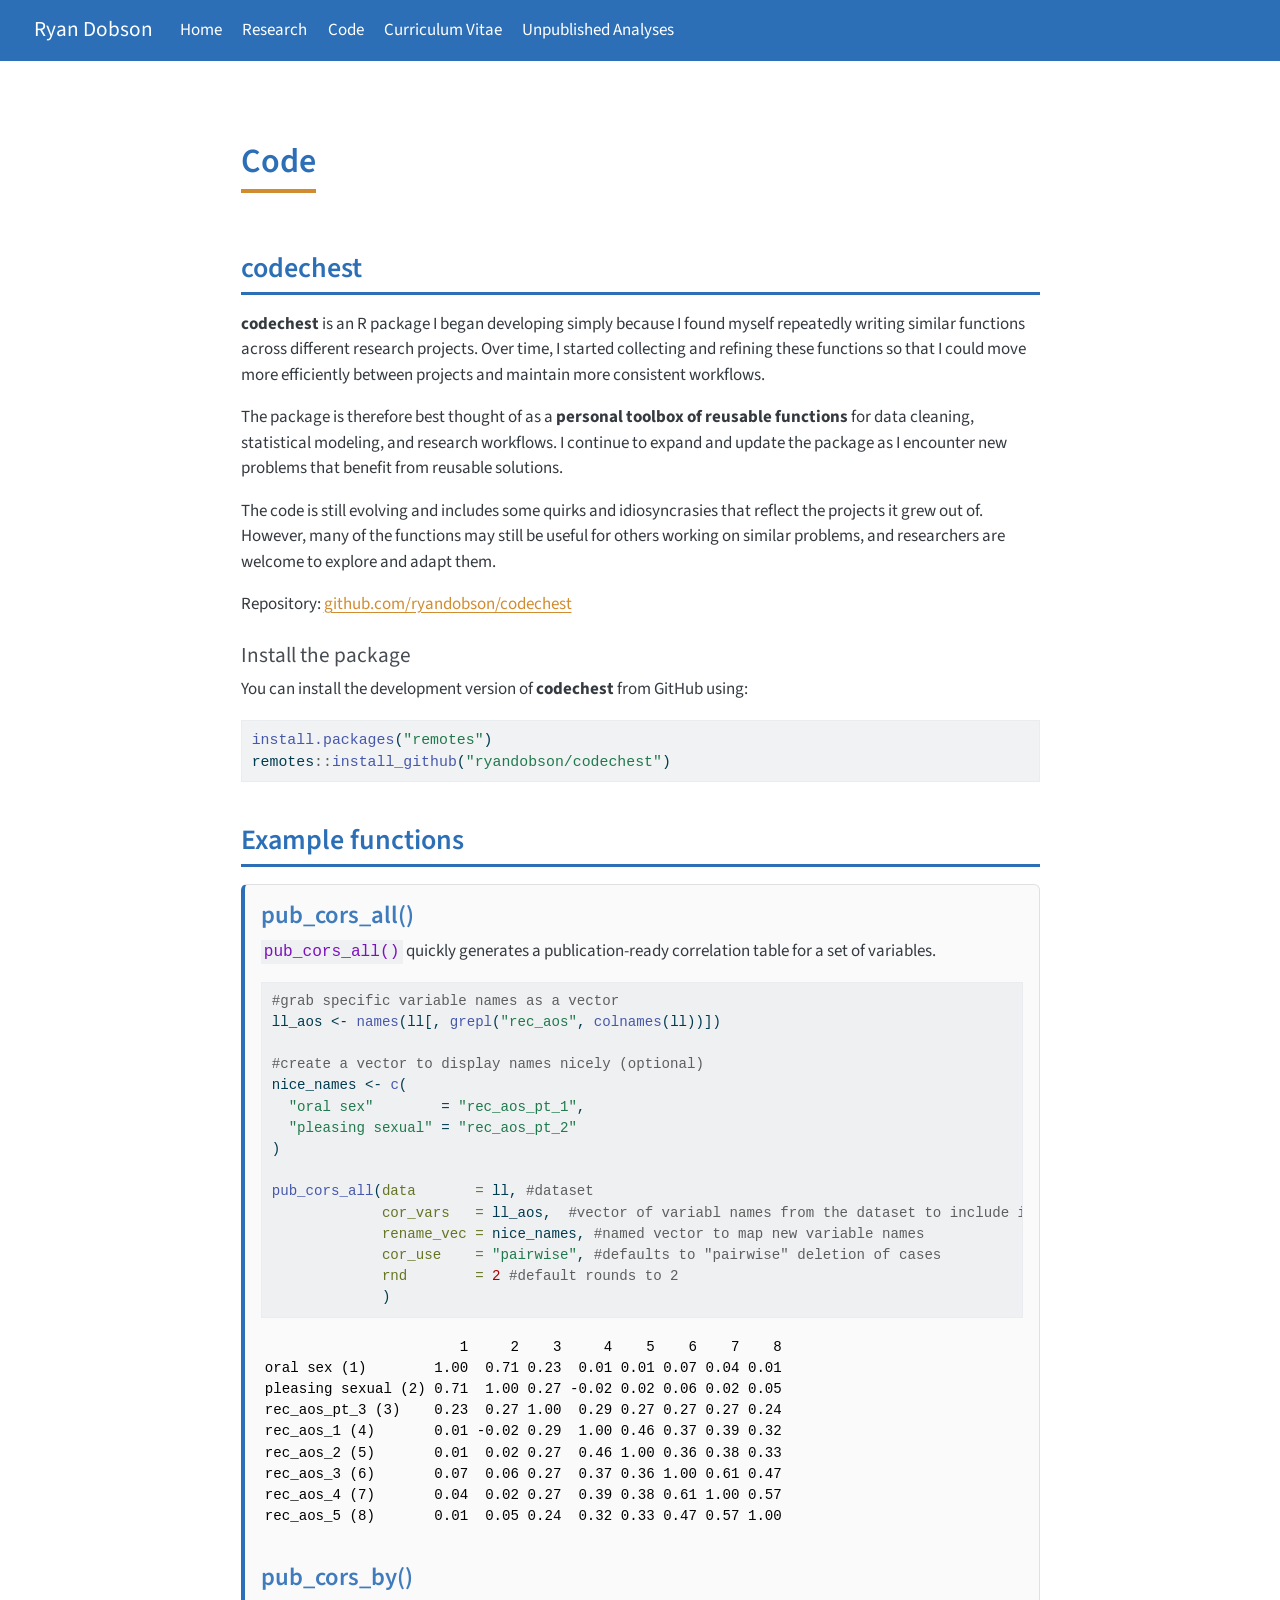
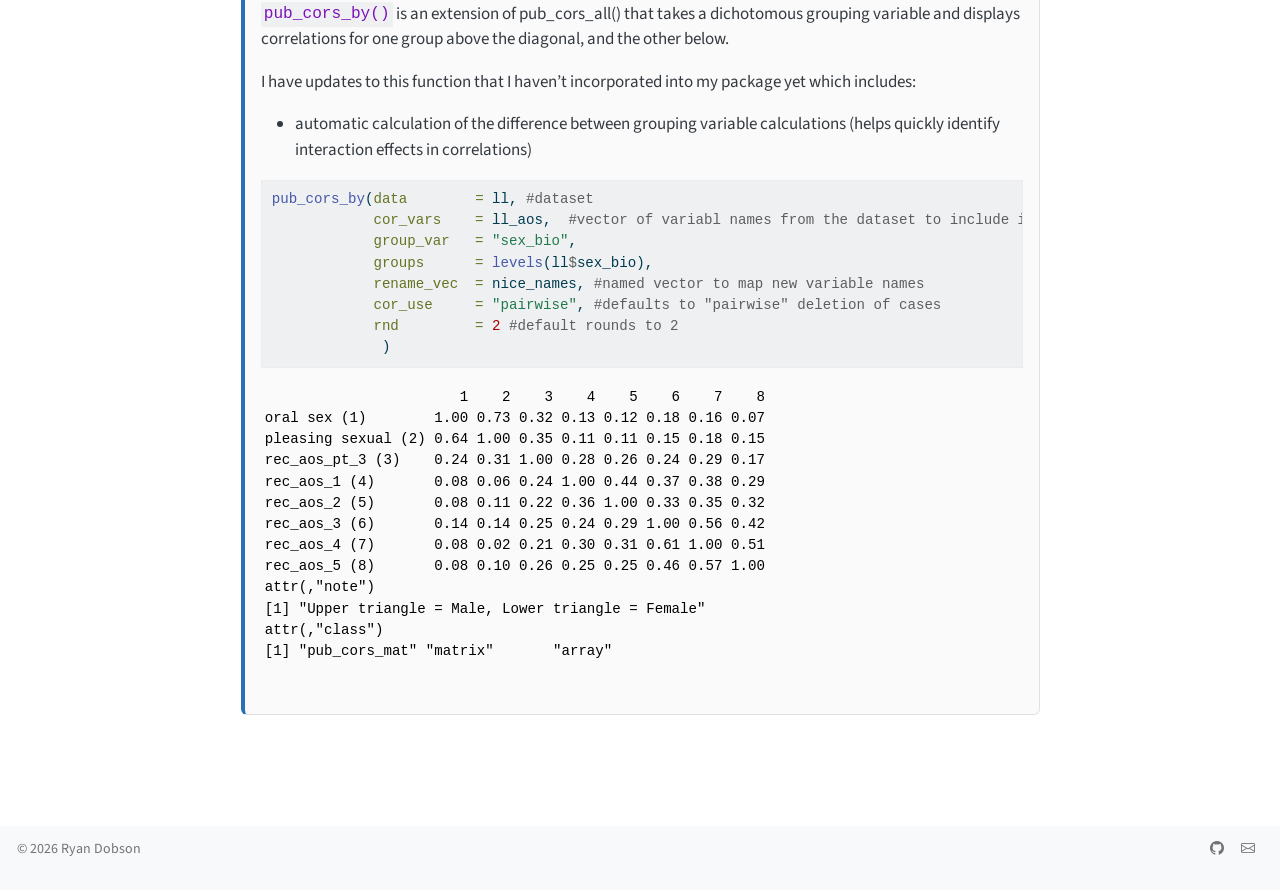
==== docs/code.html @ cc03ec7c "adding unpublished analyses" ====
<!DOCTYPE html>
<html xmlns="http://www.w3.org/1999/xhtml" lang="en" xml:lang="en"><head>

<meta charset="utf-8">
<meta name="generator" content="quarto-1.8.25">

<meta name="viewport" content="width=device-width, initial-scale=1.0, user-scalable=yes">


<title>code – Ryan Dobson</title>
<style>
code{white-space: pre-wrap;}
span.smallcaps{font-variant: small-caps;}
div.columns{display: flex; gap: min(4vw, 1.5em);}
div.column{flex: auto; overflow-x: auto;}
div.hanging-indent{margin-left: 1.5em; text-indent: -1.5em;}
ul.task-list{list-style: none;}
ul.task-list li input[type="checkbox"] {
  width: 0.8em;
  margin: 0 0.8em 0.2em -1em; /* quarto-specific, see https://github.com/quarto-dev/quarto-cli/issues/4556 */ 
  vertical-align: middle;
}
/* CSS for syntax highlighting */
html { -webkit-text-size-adjust: 100%; }
pre > code.sourceCode { white-space: pre; position: relative; }
pre > code.sourceCode > span { display: inline-block; line-height: 1.25; }
pre > code.sourceCode > span:empty { height: 1.2em; }
.sourceCode { overflow: visible; }
code.sourceCode > span { color: inherit; text-decoration: inherit; }
div.sourceCode { margin: 1em 0; }
pre.sourceCode { margin: 0; }
@media screen {
div.sourceCode { overflow: auto; }
}
@media print {
pre > code.sourceCode { white-space: pre-wrap; }
pre > code.sourceCode > span { text-indent: -5em; padding-left: 5em; }
}
pre.numberSource code
  { counter-reset: source-line 0; }
pre.numberSource code > span
  { position: relative; left: -4em; counter-increment: source-line; }
pre.numberSource code > span > a:first-child::before
  { content: counter(source-line);
    position: relative; left: -1em; text-align: right; vertical-align: baseline;
    border: none; display: inline-block;
    -webkit-touch-callout: none; -webkit-user-select: none;
    -khtml-user-select: none; -moz-user-select: none;
    -ms-user-select: none; user-select: none;
    padding: 0 4px; width: 4em;
  }
pre.numberSource { margin-left: 3em;  padding-left: 4px; }
div.sourceCode
  {   }
@media screen {
pre > code.sourceCode > span > a:first-child::before { text-decoration: underline; }
}
</style>


<script src="site_libs/quarto-nav/quarto-nav.js"></script>
<script src="site_libs/quarto-nav/headroom.min.js"></script>
<script src="site_libs/clipboard/clipboard.min.js"></script>
<script src="site_libs/quarto-search/autocomplete.umd.js"></script>
<script src="site_libs/quarto-search/fuse.min.js"></script>
<script src="site_libs/quarto-search/quarto-search.js"></script>
<meta name="quarto:offset" content="./">
<script src="site_libs/quarto-html/quarto.js" type="module"></script>
<script src="site_libs/quarto-html/tabsets/tabsets.js" type="module"></script>
<script src="site_libs/quarto-html/axe/axe-check.js" type="module"></script>
<script src="site_libs/quarto-html/popper.min.js"></script>
<script src="site_libs/quarto-html/tippy.umd.min.js"></script>
<script src="site_libs/quarto-html/anchor.min.js"></script>
<link href="site_libs/quarto-html/tippy.css" rel="stylesheet">
<link href="site_libs/quarto-html/quarto-syntax-highlighting-7b89279ff1a6dce999919e0e67d4d9ec.css" rel="stylesheet" id="quarto-text-highlighting-styles">
<script src="site_libs/bootstrap/bootstrap.min.js"></script>
<link href="site_libs/bootstrap/bootstrap-icons.css" rel="stylesheet">
<link href="site_libs/bootstrap/bootstrap-d34d6fb547be8940ebf3b1b41525d5d0.min.css" rel="stylesheet" append-hash="true" id="quarto-bootstrap" data-mode="light">
<script id="quarto-search-options" type="application/json">{
  "location": "navbar",
  "copy-button": false,
  "collapse-after": 3,
  "panel-placement": "end",
  "type": "overlay",
  "limit": 50,
  "keyboard-shortcut": [
    "f",
    "/",
    "s"
  ],
  "show-item-context": false,
  "language": {
    "search-no-results-text": "No results",
    "search-matching-documents-text": "matching documents",
    "search-copy-link-title": "Copy link to search",
    "search-hide-matches-text": "Hide additional matches",
    "search-more-match-text": "more match in this document",
    "search-more-matches-text": "more matches in this document",
    "search-clear-button-title": "Clear",
    "search-text-placeholder": "",
    "search-detached-cancel-button-title": "Cancel",
    "search-submit-button-title": "Submit",
    "search-label": "Search"
  }
}</script>


<link rel="stylesheet" href="styles.css">
</head>

<body class="nav-fixed fullcontent quarto-light">

<div id="quarto-search-results"></div>
  <header id="quarto-header" class="headroom fixed-top">
    <nav class="navbar navbar-expand-lg " data-bs-theme="dark">
      <div class="navbar-container container-fluid">
      <div class="navbar-brand-container mx-auto">
    <a href="./index.html" class="navbar-brand navbar-brand-logo">
    </a>
    <a class="navbar-brand" href="./index.html">
    <span class="navbar-title">Ryan Dobson</span>
    </a>
  </div>
            <div id="quarto-search" class="" title="Search"></div>
          <button class="navbar-toggler" type="button" data-bs-toggle="collapse" data-bs-target="#navbarCollapse" aria-controls="navbarCollapse" role="menu" aria-expanded="false" aria-label="Toggle navigation" onclick="if (window.quartoToggleHeadroom) { window.quartoToggleHeadroom(); }">
  <span class="navbar-toggler-icon"></span>
</button>
          <div class="collapse navbar-collapse" id="navbarCollapse">
            <ul class="navbar-nav navbar-nav-scroll me-auto">
  <li class="nav-item">
    <a class="nav-link" href="./index.html"> 
<span class="menu-text">Home</span></a>
  </li>  
  <li class="nav-item">
    <a class="nav-link" href="./research.html"> 
<span class="menu-text">Research</span></a>
  </li>  
  <li class="nav-item">
    <a class="nav-link active" href="./code.html" aria-current="page"> 
<span class="menu-text">Code</span></a>
  </li>  
  <li class="nav-item">
    <a class="nav-link" href="./cv.html"> 
<span class="menu-text">Curriculum Vitae</span></a>
  </li>  
  <li class="nav-item">
    <a class="nav-link" href="./unpublished_analyses.html"> 
<span class="menu-text">Unpublished Analyses</span></a>
  </li>  
</ul>
          </div> <!-- /navcollapse -->
            <div class="quarto-navbar-tools">
</div>
      </div> <!-- /container-fluid -->
    </nav>
</header>
<!-- content -->
<div id="quarto-content" class="quarto-container page-columns page-rows-contents page-layout-article page-navbar">
<!-- sidebar -->
<!-- margin-sidebar -->
    
<!-- main -->
<main class="content" id="quarto-document-content"><header id="title-block-header" class="quarto-title-block"></header>




<section id="code" class="level1">
<h1>Code</h1>
<section id="codechest" class="level2">
<h2 class="anchored" data-anchor-id="codechest">codechest</h2>
<p><strong>codechest</strong> is an R package I began developing simply because I found myself repeatedly writing similar functions across different research projects. Over time, I started collecting and refining these functions so that I could move more efficiently between projects and maintain more consistent workflows.</p>
<p>The package is therefore best thought of as a <strong>personal toolbox of reusable functions</strong> for data cleaning, statistical modeling, and research workflows. I continue to expand and update the package as I encounter new problems that benefit from reusable solutions.</p>
<p>The code is still evolving and includes some quirks and idiosyncrasies that reflect the projects it grew out of. However, many of the functions may still be useful for others working on similar problems, and researchers are welcome to explore and adapt them.</p>
<p>Repository: <a href="https://github.com/ryandobson/codechest">github.com/ryandobson/codechest</a></p>
<section id="install-the-package" class="level4">
<h4 class="anchored" data-anchor-id="install-the-package">Install the package</h4>
<p>You can install the development version of <strong>codechest</strong> from GitHub using:</p>
<div class="code-copy-outer-scaffold"><div class="sourceCode" id="cb1"><pre class="sourceCode r code-with-copy"><code class="sourceCode r"><span id="cb1-1"><a href="#cb1-1" aria-hidden="true" tabindex="-1"></a><span class="fu">install.packages</span>(<span class="st">"remotes"</span>)</span>
<span id="cb1-2"><a href="#cb1-2" aria-hidden="true" tabindex="-1"></a>remotes<span class="sc">::</span><span class="fu">install_github</span>(<span class="st">"ryandobson/codechest"</span>)</span></code></pre></div><button title="Copy to Clipboard" class="code-copy-button"><i class="bi"></i></button></div>
</section>
</section>
<section id="example-functions" class="level2">
<h2 class="anchored" data-anchor-id="example-functions">Example functions</h2>
<div class="function-card">
<section id="pub_cors_all" class="level3">
<h3 class="anchored" data-anchor-id="pub_cors_all">pub_cors_all()</h3>
<p><code>pub_cors_all()</code> quickly generates a publication-ready correlation table for a set of variables.</p>
<div class="cell">
<div class="code-copy-outer-scaffold"><div class="sourceCode cell-code" id="cb2"><pre class="sourceCode r code-with-copy"><code class="sourceCode r"><span id="cb2-1"><a href="#cb2-1" aria-hidden="true" tabindex="-1"></a><span class="co">#grab specific variable names as a vector</span></span>
<span id="cb2-2"><a href="#cb2-2" aria-hidden="true" tabindex="-1"></a>ll_aos <span class="ot">&lt;-</span> <span class="fu">names</span>(ll[, <span class="fu">grepl</span>(<span class="st">"rec_aos"</span>, <span class="fu">colnames</span>(ll))])</span>
<span id="cb2-3"><a href="#cb2-3" aria-hidden="true" tabindex="-1"></a></span>
<span id="cb2-4"><a href="#cb2-4" aria-hidden="true" tabindex="-1"></a><span class="co">#create a vector to display names nicely (optional)</span></span>
<span id="cb2-5"><a href="#cb2-5" aria-hidden="true" tabindex="-1"></a>nice_names <span class="ot">&lt;-</span> <span class="fu">c</span>(</span>
<span id="cb2-6"><a href="#cb2-6" aria-hidden="true" tabindex="-1"></a>  <span class="st">"oral sex"</span>        <span class="ot">=</span> <span class="st">"rec_aos_pt_1"</span>,</span>
<span id="cb2-7"><a href="#cb2-7" aria-hidden="true" tabindex="-1"></a>  <span class="st">"pleasing sexual"</span> <span class="ot">=</span> <span class="st">"rec_aos_pt_2"</span></span>
<span id="cb2-8"><a href="#cb2-8" aria-hidden="true" tabindex="-1"></a>)</span>
<span id="cb2-9"><a href="#cb2-9" aria-hidden="true" tabindex="-1"></a></span>
<span id="cb2-10"><a href="#cb2-10" aria-hidden="true" tabindex="-1"></a><span class="fu">pub_cors_all</span>(<span class="at">data       =</span> ll, <span class="co">#dataset </span></span>
<span id="cb2-11"><a href="#cb2-11" aria-hidden="true" tabindex="-1"></a>             <span class="at">cor_vars   =</span> ll_aos,  <span class="co">#vector of variabl names from the dataset to include in analysis</span></span>
<span id="cb2-12"><a href="#cb2-12" aria-hidden="true" tabindex="-1"></a>             <span class="at">rename_vec =</span> nice_names, <span class="co">#named vector to map new variable names</span></span>
<span id="cb2-13"><a href="#cb2-13" aria-hidden="true" tabindex="-1"></a>             <span class="at">cor_use    =</span> <span class="st">"pairwise"</span>, <span class="co">#defaults to "pairwise" deletion of cases</span></span>
<span id="cb2-14"><a href="#cb2-14" aria-hidden="true" tabindex="-1"></a>             <span class="at">rnd        =</span> <span class="dv">2</span> <span class="co">#default rounds to 2</span></span>
<span id="cb2-15"><a href="#cb2-15" aria-hidden="true" tabindex="-1"></a>             )</span></code></pre></div><button title="Copy to Clipboard" class="code-copy-button"><i class="bi"></i></button></div>
<div class="cell-output cell-output-stdout">
<pre><code>                       1     2    3     4    5    6    7    8
oral sex (1)        1.00  0.71 0.23  0.01 0.01 0.07 0.04 0.01
pleasing sexual (2) 0.71  1.00 0.27 -0.02 0.02 0.06 0.02 0.05
rec_aos_pt_3 (3)    0.23  0.27 1.00  0.29 0.27 0.27 0.27 0.24
rec_aos_1 (4)       0.01 -0.02 0.29  1.00 0.46 0.37 0.39 0.32
rec_aos_2 (5)       0.01  0.02 0.27  0.46 1.00 0.36 0.38 0.33
rec_aos_3 (6)       0.07  0.06 0.27  0.37 0.36 1.00 0.61 0.47
rec_aos_4 (7)       0.04  0.02 0.27  0.39 0.38 0.61 1.00 0.57
rec_aos_5 (8)       0.01  0.05 0.24  0.32 0.33 0.47 0.57 1.00</code></pre>
</div>
</div>
</section>
<section id="pub_cors_by" class="level3">
<h3 class="anchored" data-anchor-id="pub_cors_by">pub_cors_by()</h3>
<p><code>pub_cors_by()</code> is an extension of pub_cors_all() that takes a dichotomous grouping variable and displays correlations for one group above the diagonal, and the other below.</p>
<p>I have updates to this function that I haven’t incorporated into my package yet which includes:</p>
<ul>
<li>automatic calculation of the difference between grouping variable calculations (helps quickly identify interaction effects in correlations)</li>
</ul>
<div class="cell">
<div class="code-copy-outer-scaffold"><div class="sourceCode cell-code" id="cb4"><pre class="sourceCode r code-with-copy"><code class="sourceCode r"><span id="cb4-1"><a href="#cb4-1" aria-hidden="true" tabindex="-1"></a><span class="fu">pub_cors_by</span>(<span class="at">data        =</span> ll, <span class="co">#dataset </span></span>
<span id="cb4-2"><a href="#cb4-2" aria-hidden="true" tabindex="-1"></a>            <span class="at">cor_vars    =</span> ll_aos,  <span class="co">#vector of variabl names from the dataset to include in analysis</span></span>
<span id="cb4-3"><a href="#cb4-3" aria-hidden="true" tabindex="-1"></a>            <span class="at">group_var   =</span> <span class="st">"sex_bio"</span>,</span>
<span id="cb4-4"><a href="#cb4-4" aria-hidden="true" tabindex="-1"></a>            <span class="at">groups      =</span> <span class="fu">levels</span>(ll<span class="sc">$</span>sex_bio),</span>
<span id="cb4-5"><a href="#cb4-5" aria-hidden="true" tabindex="-1"></a>            <span class="at">rename_vec  =</span> nice_names, <span class="co">#named vector to map new variable names</span></span>
<span id="cb4-6"><a href="#cb4-6" aria-hidden="true" tabindex="-1"></a>            <span class="at">cor_use     =</span> <span class="st">"pairwise"</span>, <span class="co">#defaults to "pairwise" deletion of cases</span></span>
<span id="cb4-7"><a href="#cb4-7" aria-hidden="true" tabindex="-1"></a>            <span class="at">rnd         =</span> <span class="dv">2</span> <span class="co">#default rounds to 2</span></span>
<span id="cb4-8"><a href="#cb4-8" aria-hidden="true" tabindex="-1"></a>             )</span></code></pre></div><button title="Copy to Clipboard" class="code-copy-button"><i class="bi"></i></button></div>
<div class="cell-output cell-output-stdout">
<pre><code>                       1    2    3    4    5    6    7    8
oral sex (1)        1.00 0.73 0.32 0.13 0.12 0.18 0.16 0.07
pleasing sexual (2) 0.64 1.00 0.35 0.11 0.11 0.15 0.18 0.15
rec_aos_pt_3 (3)    0.24 0.31 1.00 0.28 0.26 0.24 0.29 0.17
rec_aos_1 (4)       0.08 0.06 0.24 1.00 0.44 0.37 0.38 0.29
rec_aos_2 (5)       0.08 0.11 0.22 0.36 1.00 0.33 0.35 0.32
rec_aos_3 (6)       0.14 0.14 0.25 0.24 0.29 1.00 0.56 0.42
rec_aos_4 (7)       0.08 0.02 0.21 0.30 0.31 0.61 1.00 0.51
rec_aos_5 (8)       0.08 0.10 0.26 0.25 0.25 0.46 0.57 1.00
attr(,"note")
[1] "Upper triangle = Male, Lower triangle = Female"
attr(,"class")
[1] "pub_cors_mat" "matrix"       "array"       </code></pre>
</div>
</div>


</section>
</div>
</section>
</section>

</main> <!-- /main -->
<script id="quarto-html-after-body" type="application/javascript">
  window.document.addEventListener("DOMContentLoaded", function (event) {
    const icon = "";
    const anchorJS = new window.AnchorJS();
    anchorJS.options = {
      placement: 'right',
      icon: icon
    };
    anchorJS.add('.anchored');
    const isCodeAnnotation = (el) => {
      for (const clz of el.classList) {
        if (clz.startsWith('code-annotation-')) {                     
          return true;
        }
      }
      return false;
    }
    const onCopySuccess = function(e) {
      // button target
      const button = e.trigger;
      // don't keep focus
      button.blur();
      // flash "checked"
      button.classList.add('code-copy-button-checked');
      var currentTitle = button.getAttribute("title");
      button.setAttribute("title", "Copied!");
      let tooltip;
      if (window.bootstrap) {
        button.setAttribute("data-bs-toggle", "tooltip");
        button.setAttribute("data-bs-placement", "left");
        button.setAttribute("data-bs-title", "Copied!");
        tooltip = new bootstrap.Tooltip(button, 
          { trigger: "manual", 
            customClass: "code-copy-button-tooltip",
            offset: [0, -8]});
        tooltip.show();    
      }
      setTimeout(function() {
        if (tooltip) {
          tooltip.hide();
          button.removeAttribute("data-bs-title");
          button.removeAttribute("data-bs-toggle");
          button.removeAttribute("data-bs-placement");
        }
        button.setAttribute("title", currentTitle);
        button.classList.remove('code-copy-button-checked');
      }, 1000);
      // clear code selection
      e.clearSelection();
    }
    const getTextToCopy = function(trigger) {
      const outerScaffold = trigger.parentElement.cloneNode(true);
      const codeEl = outerScaffold.querySelector('code');
      for (const childEl of codeEl.children) {
        if (isCodeAnnotation(childEl)) {
          childEl.remove();
        }
      }
      return codeEl.innerText;
    }
    const clipboard = new window.ClipboardJS('.code-copy-button:not([data-in-quarto-modal])', {
      text: getTextToCopy
    });
    clipboard.on('success', onCopySuccess);
    if (window.document.getElementById('quarto-embedded-source-code-modal')) {
      const clipboardModal = new window.ClipboardJS('.code-copy-button[data-in-quarto-modal]', {
        text: getTextToCopy,
        container: window.document.getElementById('quarto-embedded-source-code-modal')
      });
      clipboardModal.on('success', onCopySuccess);
    }
      var localhostRegex = new RegExp(/^(?:http|https):\/\/localhost\:?[0-9]*\//);
      var mailtoRegex = new RegExp(/^mailto:/);
        var filterRegex = new RegExp('/' + window.location.host + '/');
      var isInternal = (href) => {
          return filterRegex.test(href) || localhostRegex.test(href) || mailtoRegex.test(href);
      }
      // Inspect non-navigation links and adorn them if external
     var links = window.document.querySelectorAll('a[href]:not(.nav-link):not(.navbar-brand):not(.toc-action):not(.sidebar-link):not(.sidebar-item-toggle):not(.pagination-link):not(.no-external):not([aria-hidden]):not(.dropdown-item):not(.quarto-navigation-tool):not(.about-link)');
      for (var i=0; i<links.length; i++) {
        const link = links[i];
        if (!isInternal(link.href)) {
          // undo the damage that might have been done by quarto-nav.js in the case of
          // links that we want to consider external
          if (link.dataset.originalHref !== undefined) {
            link.href = link.dataset.originalHref;
          }
        }
      }
    function tippyHover(el, contentFn, onTriggerFn, onUntriggerFn) {
      const config = {
        allowHTML: true,
        maxWidth: 500,
        delay: 100,
        arrow: false,
        appendTo: function(el) {
            return el.parentElement;
        },
        interactive: true,
        interactiveBorder: 10,
        theme: 'quarto',
        placement: 'bottom-start',
      };
      if (contentFn) {
        config.content = contentFn;
      }
      if (onTriggerFn) {
        config.onTrigger = onTriggerFn;
      }
      if (onUntriggerFn) {
        config.onUntrigger = onUntriggerFn;
      }
      window.tippy(el, config); 
    }
    const noterefs = window.document.querySelectorAll('a[role="doc-noteref"]');
    for (var i=0; i<noterefs.length; i++) {
      const ref = noterefs[i];
      tippyHover(ref, function() {
        // use id or data attribute instead here
        let href = ref.getAttribute('data-footnote-href') || ref.getAttribute('href');
        try { href = new URL(href).hash; } catch {}
        const id = href.replace(/^#\/?/, "");
        const note = window.document.getElementById(id);
        if (note) {
          return note.innerHTML;
        } else {
          return "";
        }
      });
    }
    const xrefs = window.document.querySelectorAll('a.quarto-xref');
    const processXRef = (id, note) => {
      // Strip column container classes
      const stripColumnClz = (el) => {
        el.classList.remove("page-full", "page-columns");
        if (el.children) {
          for (const child of el.children) {
            stripColumnClz(child);
          }
        }
      }
      stripColumnClz(note)
      if (id === null || id.startsWith('sec-')) {
        // Special case sections, only their first couple elements
        const container = document.createElement("div");
        if (note.children && note.children.length > 2) {
          container.appendChild(note.children[0].cloneNode(true));
          for (let i = 1; i < note.children.length; i++) {
            const child = note.children[i];
            if (child.tagName === "P" && child.innerText === "") {
              continue;
            } else {
              container.appendChild(child.cloneNode(true));
              break;
            }
          }
          if (window.Quarto?.typesetMath) {
            window.Quarto.typesetMath(container);
          }
          return container.innerHTML
        } else {
          if (window.Quarto?.typesetMath) {
            window.Quarto.typesetMath(note);
          }
          return note.innerHTML;
        }
      } else {
        // Remove any anchor links if they are present
        const anchorLink = note.querySelector('a.anchorjs-link');
        if (anchorLink) {
          anchorLink.remove();
        }
        if (window.Quarto?.typesetMath) {
          window.Quarto.typesetMath(note);
        }
        if (note.classList.contains("callout")) {
          return note.outerHTML;
        } else {
          return note.innerHTML;
        }
      }
    }
    for (var i=0; i<xrefs.length; i++) {
      const xref = xrefs[i];
      tippyHover(xref, undefined, function(instance) {
        instance.disable();
        let url = xref.getAttribute('href');
        let hash = undefined; 
        if (url.startsWith('#')) {
          hash = url;
        } else {
          try { hash = new URL(url).hash; } catch {}
        }
        if (hash) {
          const id = hash.replace(/^#\/?/, "");
          const note = window.document.getElementById(id);
          if (note !== null) {
            try {
              const html = processXRef(id, note.cloneNode(true));
              instance.setContent(html);
            } finally {
              instance.enable();
              instance.show();
            }
          } else {
            // See if we can fetch this
            fetch(url.split('#')[0])
            .then(res => res.text())
            .then(html => {
              const parser = new DOMParser();
              const htmlDoc = parser.parseFromString(html, "text/html");
              const note = htmlDoc.getElementById(id);
              if (note !== null) {
                const html = processXRef(id, note);
                instance.setContent(html);
              } 
            }).finally(() => {
              instance.enable();
              instance.show();
            });
          }
        } else {
          // See if we can fetch a full url (with no hash to target)
          // This is a special case and we should probably do some content thinning / targeting
          fetch(url)
          .then(res => res.text())
          .then(html => {
            const parser = new DOMParser();
            const htmlDoc = parser.parseFromString(html, "text/html");
            const note = htmlDoc.querySelector('main.content');
            if (note !== null) {
              // This should only happen for chapter cross references
              // (since there is no id in the URL)
              // remove the first header
              if (note.children.length > 0 && note.children[0].tagName === "HEADER") {
                note.children[0].remove();
              }
              const html = processXRef(null, note);
              instance.setContent(html);
            } 
          }).finally(() => {
            instance.enable();
            instance.show();
          });
        }
      }, function(instance) {
      });
    }
        let selectedAnnoteEl;
        const selectorForAnnotation = ( cell, annotation) => {
          let cellAttr = 'data-code-cell="' + cell + '"';
          let lineAttr = 'data-code-annotation="' +  annotation + '"';
          const selector = 'span[' + cellAttr + '][' + lineAttr + ']';
          return selector;
        }
        const selectCodeLines = (annoteEl) => {
          const doc = window.document;
          const targetCell = annoteEl.getAttribute("data-target-cell");
          const targetAnnotation = annoteEl.getAttribute("data-target-annotation");
          const annoteSpan = window.document.querySelector(selectorForAnnotation(targetCell, targetAnnotation));
          const lines = annoteSpan.getAttribute("data-code-lines").split(",");
          const lineIds = lines.map((line) => {
            return targetCell + "-" + line;
          })
          let top = null;
          let height = null;
          let parent = null;
          if (lineIds.length > 0) {
              //compute the position of the single el (top and bottom and make a div)
              const el = window.document.getElementById(lineIds[0]);
              top = el.offsetTop;
              height = el.offsetHeight;
              parent = el.parentElement.parentElement;
            if (lineIds.length > 1) {
              const lastEl = window.document.getElementById(lineIds[lineIds.length - 1]);
              const bottom = lastEl.offsetTop + lastEl.offsetHeight;
              height = bottom - top;
            }
            if (top !== null && height !== null && parent !== null) {
              // cook up a div (if necessary) and position it 
              let div = window.document.getElementById("code-annotation-line-highlight");
              if (div === null) {
                div = window.document.createElement("div");
                div.setAttribute("id", "code-annotation-line-highlight");
                div.style.position = 'absolute';
                parent.appendChild(div);
              }
              div.style.top = top - 2 + "px";
              div.style.height = height + 4 + "px";
              div.style.left = 0;
              let gutterDiv = window.document.getElementById("code-annotation-line-highlight-gutter");
              if (gutterDiv === null) {
                gutterDiv = window.document.createElement("div");
                gutterDiv.setAttribute("id", "code-annotation-line-highlight-gutter");
                gutterDiv.style.position = 'absolute';
                const codeCell = window.document.getElementById(targetCell);
                const gutter = codeCell.querySelector('.code-annotation-gutter');
                gutter.appendChild(gutterDiv);
              }
              gutterDiv.style.top = top - 2 + "px";
              gutterDiv.style.height = height + 4 + "px";
            }
            selectedAnnoteEl = annoteEl;
          }
        };
        const unselectCodeLines = () => {
          const elementsIds = ["code-annotation-line-highlight", "code-annotation-line-highlight-gutter"];
          elementsIds.forEach((elId) => {
            const div = window.document.getElementById(elId);
            if (div) {
              div.remove();
            }
          });
          selectedAnnoteEl = undefined;
        };
          // Handle positioning of the toggle
      window.addEventListener(
        "resize",
        throttle(() => {
          elRect = undefined;
          if (selectedAnnoteEl) {
            selectCodeLines(selectedAnnoteEl);
          }
        }, 10)
      );
      function throttle(fn, ms) {
      let throttle = false;
      let timer;
        return (...args) => {
          if(!throttle) { // first call gets through
              fn.apply(this, args);
              throttle = true;
          } else { // all the others get throttled
              if(timer) clearTimeout(timer); // cancel #2
              timer = setTimeout(() => {
                fn.apply(this, args);
                timer = throttle = false;
              }, ms);
          }
        };
      }
        // Attach click handler to the DT
        const annoteDls = window.document.querySelectorAll('dt[data-target-cell]');
        for (const annoteDlNode of annoteDls) {
          annoteDlNode.addEventListener('click', (event) => {
            const clickedEl = event.target;
            if (clickedEl !== selectedAnnoteEl) {
              unselectCodeLines();
              const activeEl = window.document.querySelector('dt[data-target-cell].code-annotation-active');
              if (activeEl) {
                activeEl.classList.remove('code-annotation-active');
              }
              selectCodeLines(clickedEl);
              clickedEl.classList.add('code-annotation-active');
            } else {
              // Unselect the line
              unselectCodeLines();
              clickedEl.classList.remove('code-annotation-active');
            }
          });
        }
    const findCites = (el) => {
      const parentEl = el.parentElement;
      if (parentEl) {
        const cites = parentEl.dataset.cites;
        if (cites) {
          return {
            el,
            cites: cites.split(' ')
          };
        } else {
          return findCites(el.parentElement)
        }
      } else {
        return undefined;
      }
    };
    var bibliorefs = window.document.querySelectorAll('a[role="doc-biblioref"]');
    for (var i=0; i<bibliorefs.length; i++) {
      const ref = bibliorefs[i];
      const citeInfo = findCites(ref);
      if (citeInfo) {
        tippyHover(citeInfo.el, function() {
          var popup = window.document.createElement('div');
          citeInfo.cites.forEach(function(cite) {
            var citeDiv = window.document.createElement('div');
            citeDiv.classList.add('hanging-indent');
            citeDiv.classList.add('csl-entry');
            var biblioDiv = window.document.getElementById('ref-' + cite);
            if (biblioDiv) {
              citeDiv.innerHTML = biblioDiv.innerHTML;
            }
            popup.appendChild(citeDiv);
          });
          return popup.innerHTML;
        });
      }
    }
  });
  </script>
</div> <!-- /content -->
<footer class="footer">
  <div class="nav-footer">
    <div class="nav-footer-left">
<p>© 2026 Ryan Dobson</p>
</div>   
    <div class="nav-footer-center">
      &nbsp;
    </div>
    <div class="nav-footer-right">
      <ul class="footer-items list-unstyled">
    <li class="nav-item compact">
    <a class="nav-link" href="https://github.com/ryandobson">
      <i class="bi bi-github" role="img">
</i> 
    </a>
  </li>  
    <li class="nav-item compact">
    <a class="nav-link" href="mailto:rdobson@unm.edu">
      <i class="bi bi-envelope" role="img">
</i> 
    </a>
  </li>  
</ul>
    </div>
  </div>
</footer>




</body></html>
---- docs/site_libs/quarto-html/tippy.css ----
.tippy-box[data-animation=fade][data-state=hidden]{opacity:0}[data-tippy-root]{max-width:calc(100vw - 10px)}.tippy-box{position:relative;background-color:#333;color:#fff;border-radius:4px;font-size:14px;line-height:1.4;white-space:normal;outline:0;transition-property:transform,visibility,opacity}.tippy-box[data-placement^=top]>.tippy-arrow{bottom:0}.tippy-box[data-placement^=top]>.tippy-arrow:before{bottom:-7px;left:0;border-width:8px 8px 0;border-top-color:initial;transform-origin:center top}.tippy-box[data-placement^=bottom]>.tippy-arrow{top:0}.tippy-box[data-placement^=bottom]>.tippy-arrow:before{top:-7px;left:0;border-width:0 8px 8px;border-bottom-color:initial;transform-origin:center bottom}.tippy-box[data-placement^=left]>.tippy-arrow{right:0}.tippy-box[data-placement^=left]>.tippy-arrow:before{border-width:8px 0 8px 8px;border-left-color:initial;right:-7px;transform-origin:center left}.tippy-box[data-placement^=right]>.tippy-arrow{left:0}.tippy-box[data-placement^=right]>.tippy-arrow:before{left:-7px;border-width:8px 8px 8px 0;border-right-color:initial;transform-origin:center right}.tippy-box[data-inertia][data-state=visible]{transition-timing-function:cubic-bezier(.54,1.5,.38,1.11)}.tippy-arrow{width:16px;height:16px;color:#333}.tippy-arrow:before{content:"";position:absolute;border-color:transparent;border-style:solid}.tippy-content{position:relative;padding:5px 9px;z-index:1}
---- docs/site_libs/quarto-html/quarto-syntax-highlighting-7b89279ff1a6dce999919e0e67d4d9ec.css ----
/* quarto syntax highlight colors */
:root {
  --quarto-hl-ot-color: #003B4F;
  --quarto-hl-at-color: #657422;
  --quarto-hl-ss-color: #20794D;
  --quarto-hl-an-color: #5E5E5E;
  --quarto-hl-fu-color: #4758AB;
  --quarto-hl-st-color: #20794D;
  --quarto-hl-cf-color: #003B4F;
  --quarto-hl-op-color: #5E5E5E;
  --quarto-hl-er-color: #AD0000;
  --quarto-hl-bn-color: #AD0000;
  --quarto-hl-al-color: #AD0000;
  --quarto-hl-va-color: #111111;
  --quarto-hl-bu-color: inherit;
  --quarto-hl-ex-color: inherit;
  --quarto-hl-pp-color: #AD0000;
  --quarto-hl-in-color: #5E5E5E;
  --quarto-hl-vs-color: #20794D;
  --quarto-hl-wa-color: #5E5E5E;
  --quarto-hl-do-color: #5E5E5E;
  --quarto-hl-im-color: #00769E;
  --quarto-hl-ch-color: #20794D;
  --quarto-hl-dt-color: #AD0000;
  --quarto-hl-fl-color: #AD0000;
  --quarto-hl-co-color: #5E5E5E;
  --quarto-hl-cv-color: #5E5E5E;
  --quarto-hl-cn-color: #8f5902;
  --quarto-hl-sc-color: #5E5E5E;
  --quarto-hl-dv-color: #AD0000;
  --quarto-hl-kw-color: #003B4F;
}

/* other quarto variables */
:root {
  --quarto-font-monospace: SFMono-Regular, Menlo, Monaco, Consolas, "Liberation Mono", "Courier New", monospace;
}

/* syntax highlight based on Pandoc's rules */
pre > code.sourceCode > span {
  color: #003B4F;
}

code.sourceCode > span {
  color: #003B4F;
}

div.sourceCode,
div.sourceCode pre.sourceCode {
  color: #003B4F;
}

/* Normal */
code span {
  color: #003B4F;
}

/* Alert */
code span.al {
  color: #AD0000;
  font-style: inherit;
}

/* Annotation */
code span.an {
  color: #5E5E5E;
  font-style: inherit;
}

/* Attribute */
code span.at {
  color: #657422;
  font-style: inherit;
}

/* BaseN */
code span.bn {
  color: #AD0000;
  font-style: inherit;
}

/* BuiltIn */
code span.bu {
  font-style: inherit;
}

/* ControlFlow */
code span.cf {
  color: #003B4F;
  font-weight: bold;
  font-style: inherit;
}

/* Char */
code span.ch {
  color: #20794D;
  font-style: inherit;
}

/* Constant */
code span.cn {
  color: #8f5902;
  font-style: inherit;
}

/* Comment */
code span.co {
  color: #5E5E5E;
  font-style: inherit;
}

/* CommentVar */
code span.cv {
  color: #5E5E5E;
  font-style: italic;
}

/* Documentation */
code span.do {
  color: #5E5E5E;
  font-style: italic;
}

/* DataType */
code span.dt {
  color: #AD0000;
  font-style: inherit;
}

/* DecVal */
code span.dv {
  color: #AD0000;
  font-style: inherit;
}

/* Error */
code span.er {
  color: #AD0000;
  font-style: inherit;
}

/* Extension */
code span.ex {
  font-style: inherit;
}

/* Float */
code span.fl {
  color: #AD0000;
  font-style: inherit;
}

/* Function */
code span.fu {
  color: #4758AB;
  font-style: inherit;
}

/* Import */
code span.im {
  color: #00769E;
  font-style: inherit;
}

/* Information */
code span.in {
  color: #5E5E5E;
  font-style: inherit;
}

/* Keyword */
code span.kw {
  color: #003B4F;
  font-weight: bold;
  font-style: inherit;
}

/* Operator */
code span.op {
  color: #5E5E5E;
  font-style: inherit;
}

/* Other */
code span.ot {
  color: #003B4F;
  font-style: inherit;
}

/* Preprocessor */
code span.pp {
  color: #AD0000;
  font-style: inherit;
}

/* SpecialChar */
code span.sc {
  color: #5E5E5E;
  font-style: inherit;
}

/* SpecialString */
code span.ss {
  color: #20794D;
  font-style: inherit;
}

/* String */
code span.st {
  color: #20794D;
  font-style: inherit;
}

/* Variable */
code span.va {
  color: #111111;
  font-style: inherit;
}

/* VerbatimString */
code span.vs {
  color: #20794D;
  font-style: inherit;
}

/* Warning */
code span.wa {
  color: #5E5E5E;
  font-style: italic;
}

.prevent-inlining {
  content: "</";
}

/*# sourceMappingURL=3944bc705cfaf4c80e56f77c5205168a.css.map */
---- docs/styles.css ----
:root {
  --primary-color: #2c6fb7;
  --accent-color: #d18c2f;
}

h1, h2, h3 {
  color: var(--primary-color);
  font-weight: 600;
}

h1 {
  border-bottom: 4px solid var(--accent-color);
  display: inline-block;
  padding-bottom: 6px;
}

h2 {
  border-bottom: 3px solid var(--primary-color);
  padding-bottom: 6px;
  margin-top: 1.5em;
}

a {
  color: var(--accent-color);
}

a:hover {
  color: var(--primary-color);
}

.navbar {
  background-color: var(--primary-color);
}

.navbar a {
  color: white !important;
}

.navbar a:hover {
  color: var(--accent-color) !important;
}

section {
  margin-bottom: 2rem;
}

.profile-photo {
  width: 220px;
  height: 220px;
  object-fit: cover;
  border-radius: 50%;
  border: 4px solid var(--primary-color);
}

.profile-links {
  display: flex;
  flex-wrap: wrap;
  gap: 14px;
  margin: 12px 0 20px 0;
  align-items: center;
}

.profile-links a {
  text-decoration: none;
  font-weight: 600;
  color: var(--accent-color);
}

.profile-links a:hover {
  text-decoration: underline;
  color: var(--primary-color);
}

.section-highlight {
  border-left: 5px solid var(--accent-color);
  padding-left: 12px;
  margin-bottom: 20px;
}

.profile-links a::after {
  content: "•";
  margin-left: 10px;
  margin-right: 2px;
  color: #999;
}

.profile-links a:last-child::after {
  content: "";
}

.function-card {
  border: 1px solid #e0e0e0;
  border-left: 4px solid var(--primary-color);
  border-radius: 6px;
  padding: 16px;
  margin-bottom: 24px;
  background-color: #fafafa;
}

.function-card h3 {
  margin-top: 0;
}

.function-card code {
  font-size: 0.95em;
}
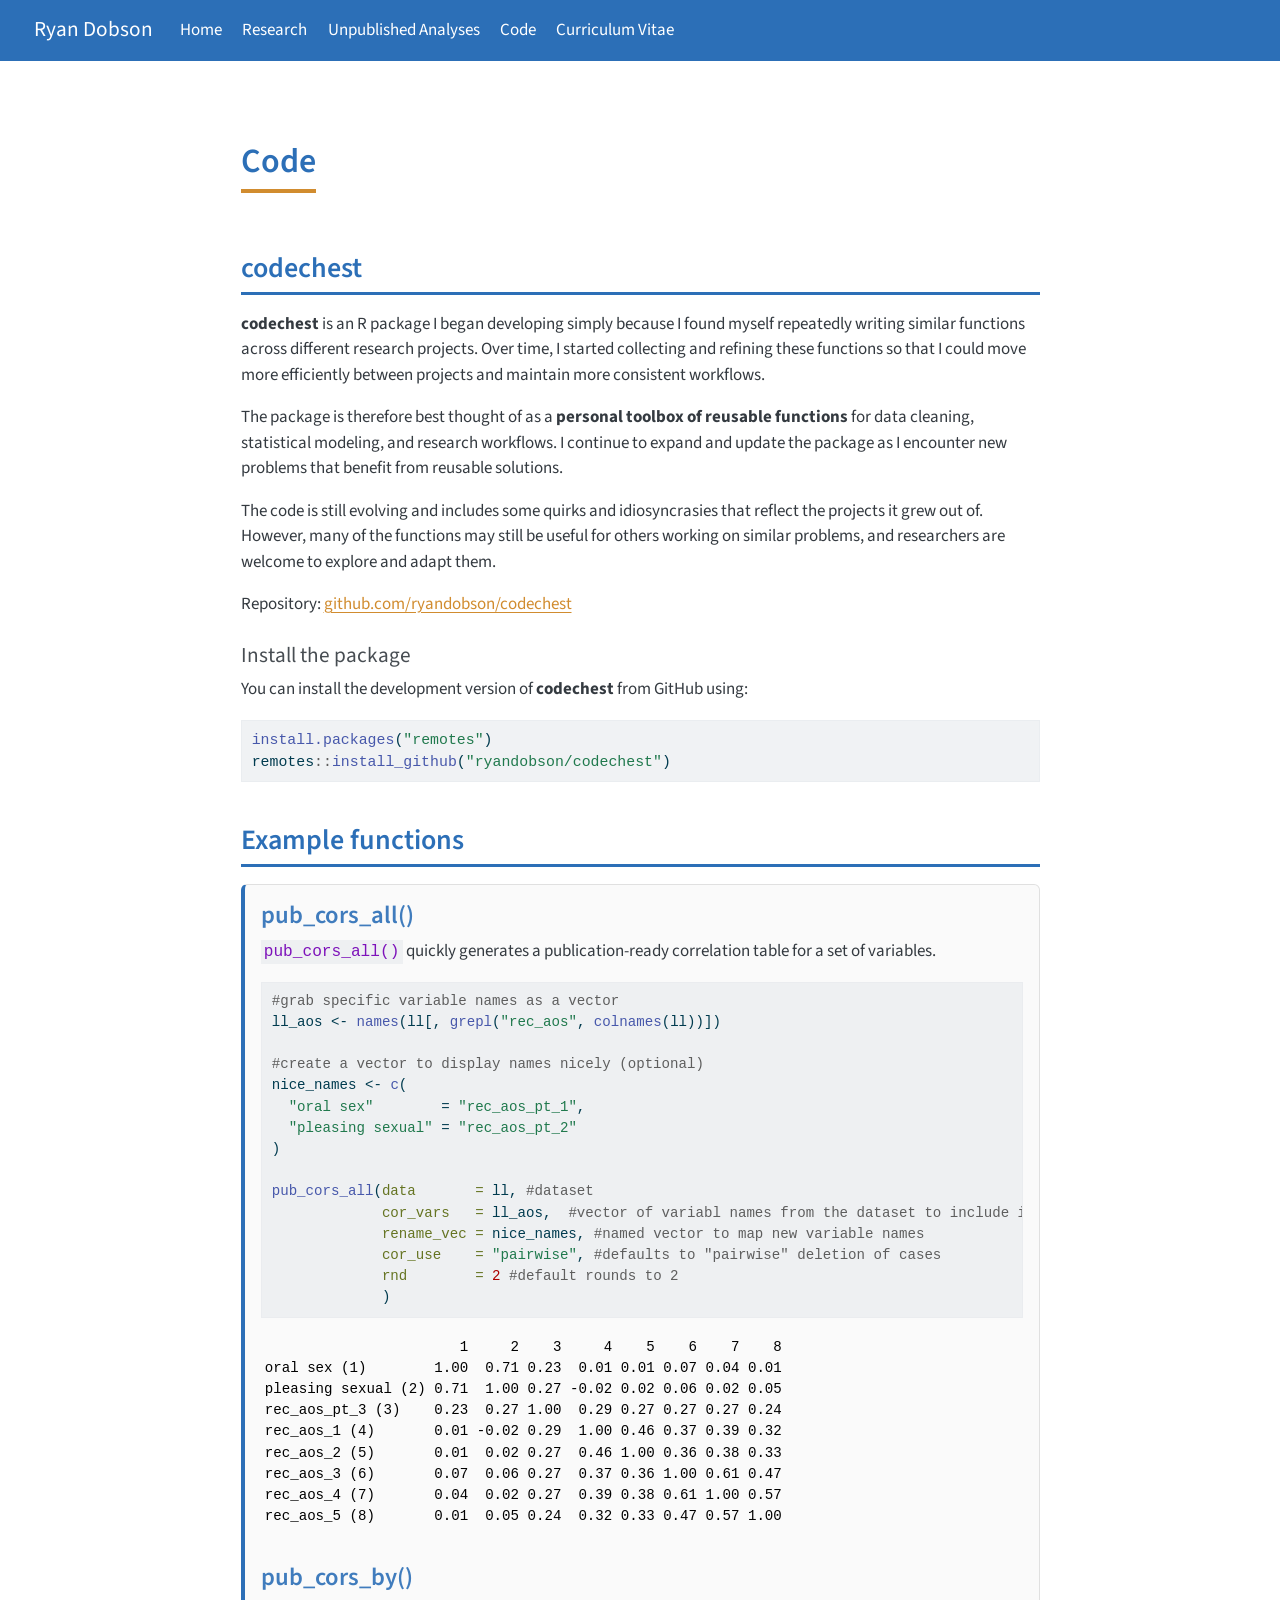
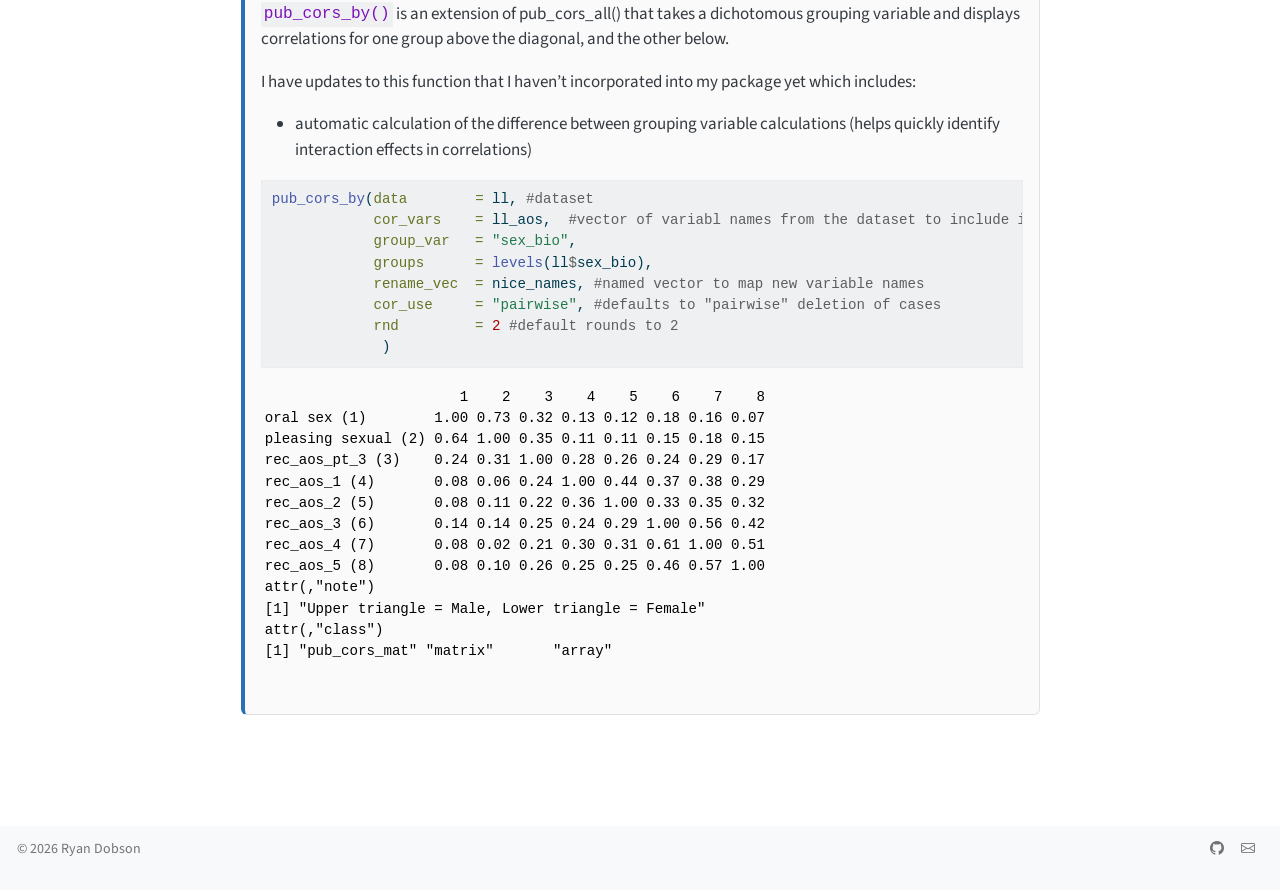
==== commit 65b859bf: "home page updates" ====
--- a/docs/code.html
+++ b/docs/code.html
@@ -136,16 +136,16 @@
 <span class="menu-text">Research</span></a>
   </li>  
   <li class="nav-item">
+    <a class="nav-link" href="./unpublished_analyses.html"> 
+<span class="menu-text">Unpublished Analyses</span></a>
+  </li>  
+  <li class="nav-item">
     <a class="nav-link active" href="./code.html" aria-current="page"> 
 <span class="menu-text">Code</span></a>
   </li>  
   <li class="nav-item">
     <a class="nav-link" href="./cv.html"> 
 <span class="menu-text">Curriculum Vitae</span></a>
-  </li>  
-  <li class="nav-item">
-    <a class="nav-link" href="./unpublished_analyses.html"> 
-<span class="menu-text">Unpublished Analyses</span></a>
   </li>  
 </ul>
           </div> <!-- /navcollapse -->
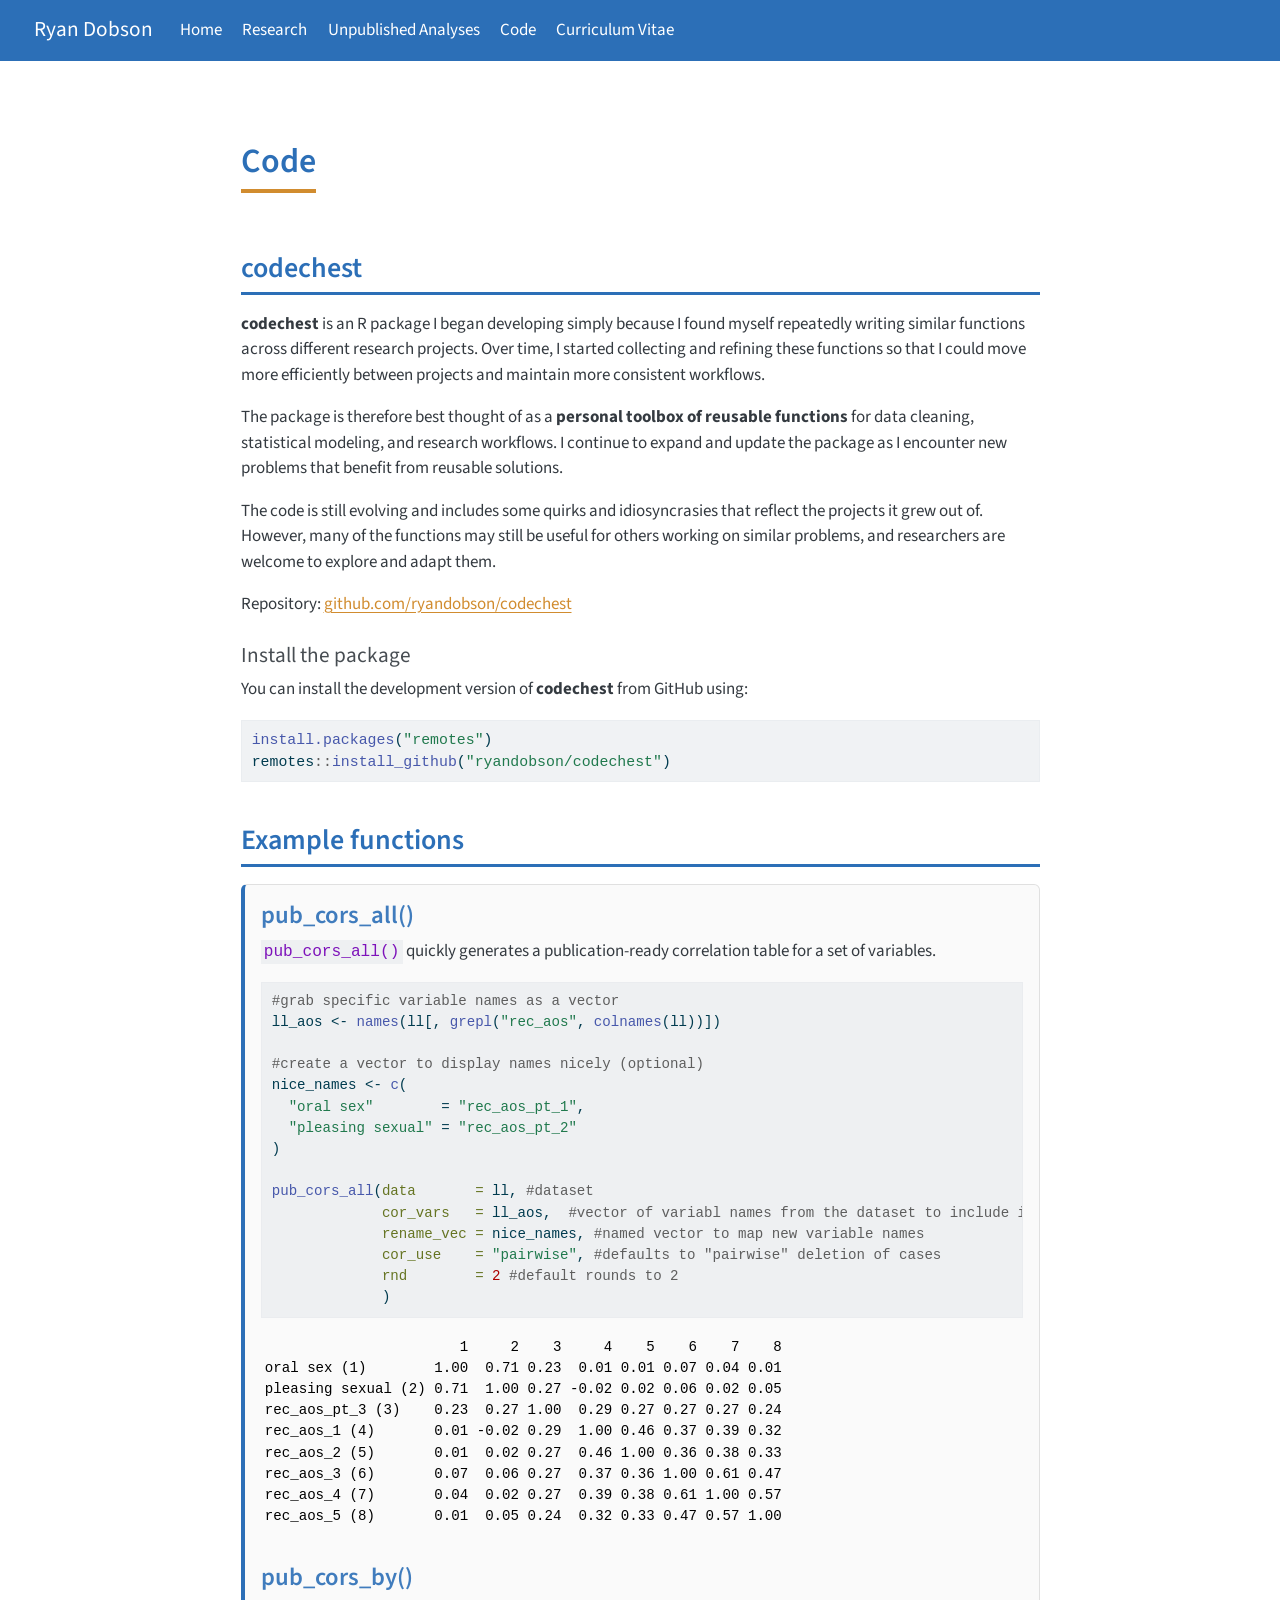
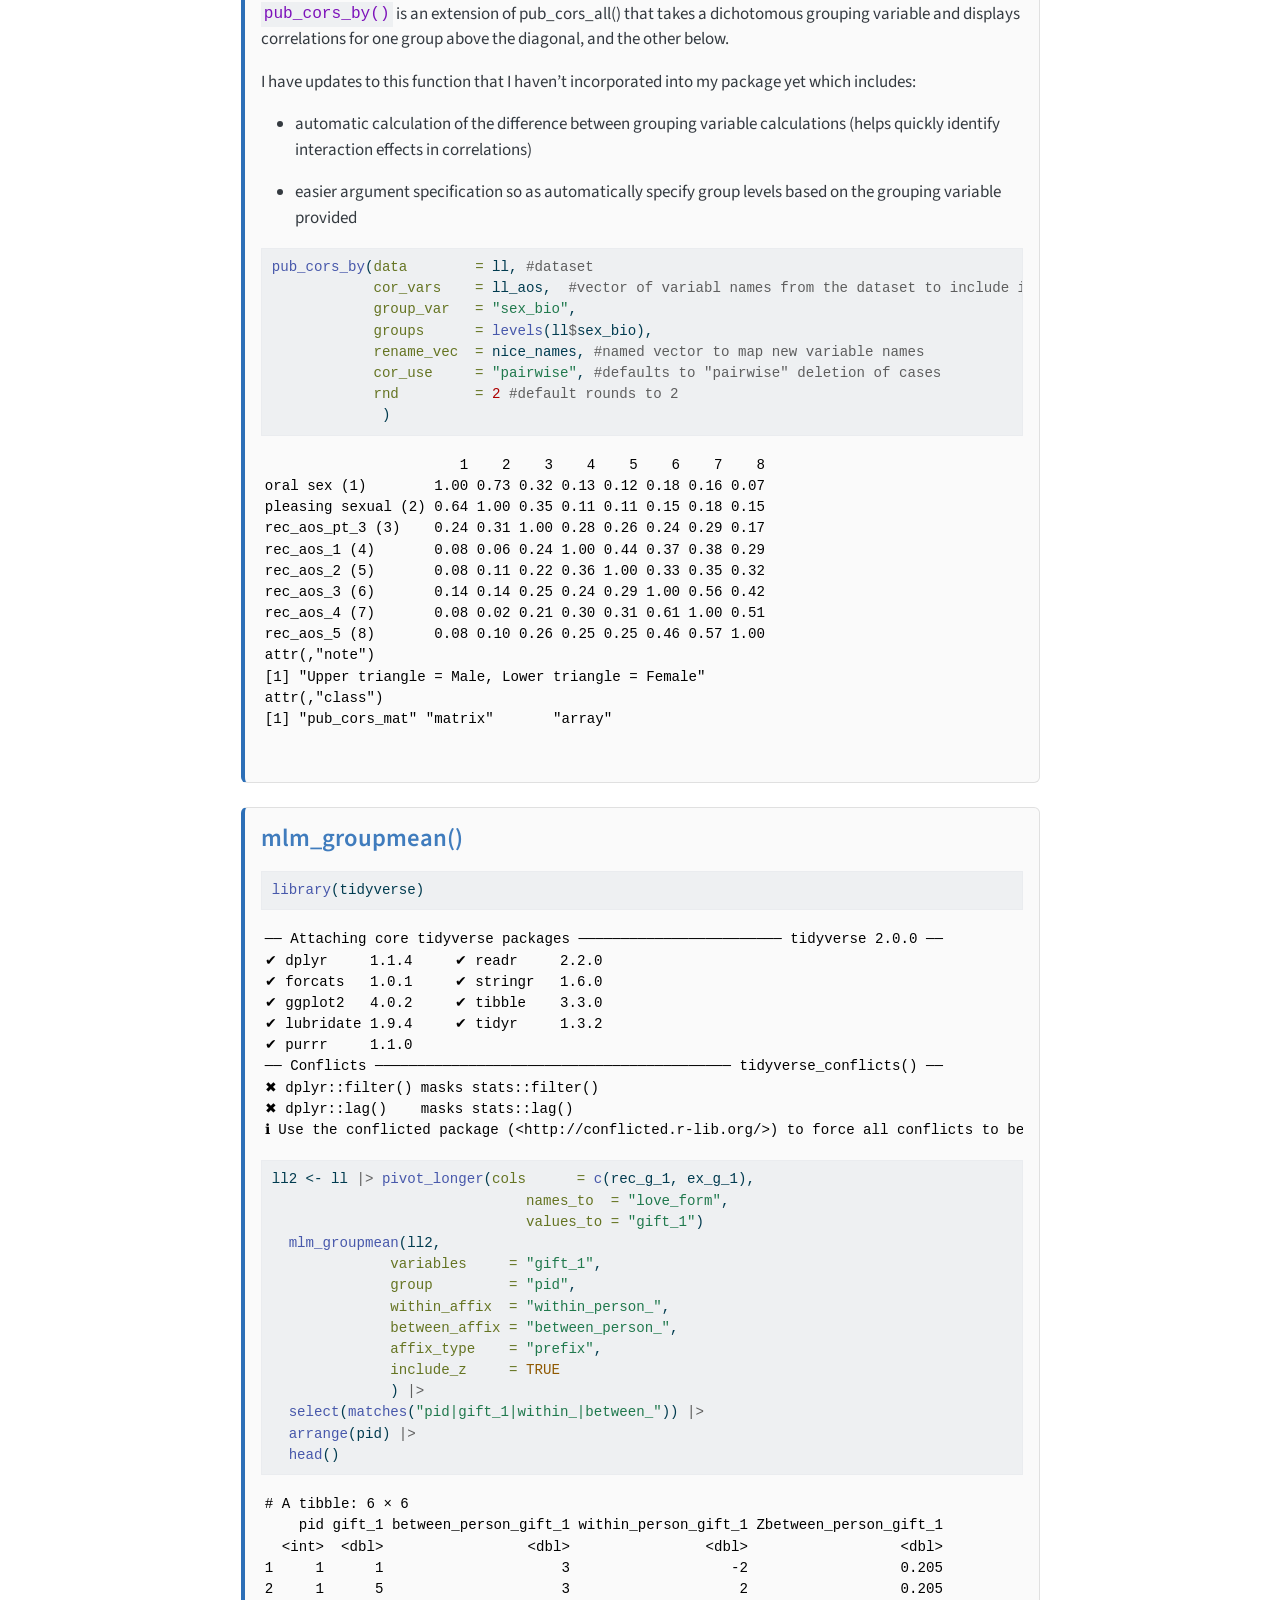
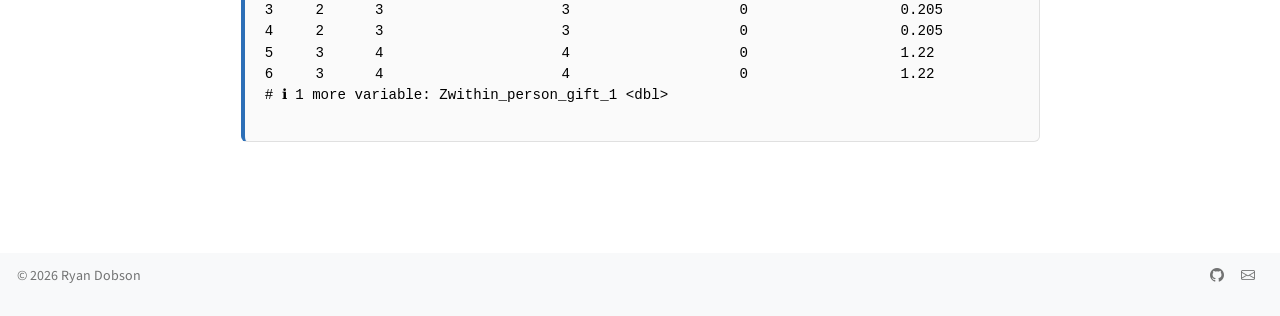
==== commit 17d2f112: "code updates" ====
--- a/docs/code.html
+++ b/docs/code.html
@@ -220,7 +220,8 @@
 <p><code>pub_cors_by()</code> is an extension of pub_cors_all() that takes a dichotomous grouping variable and displays correlations for one group above the diagonal, and the other below.</p>
 <p>I have updates to this function that I haven’t incorporated into my package yet which includes:</p>
 <ul>
-<li>automatic calculation of the difference between grouping variable calculations (helps quickly identify interaction effects in correlations)</li>
+<li><p>automatic calculation of the difference between grouping variable calculations (helps quickly identify interaction effects in correlations)</p></li>
+<li><p>easier argument specification so as automatically specify group levels based on the grouping variable provided</p></li>
 </ul>
 <div class="cell">
 <div class="code-copy-outer-scaffold"><div class="sourceCode cell-code" id="cb4"><pre class="sourceCode r code-with-copy"><code class="sourceCode r"><span id="cb4-1"><a href="#cb4-1" aria-hidden="true" tabindex="-1"></a><span class="fu">pub_cors_by</span>(<span class="at">data        =</span> ll, <span class="co">#dataset </span></span>
@@ -247,10 +248,54 @@
 [1] "pub_cors_mat" "matrix"       "array"       </code></pre>
 </div>
 </div>
-
-
 </section>
 </div>
+<section id="mlm_groupmean" class="level3 function-card">
+<h3 class="anchored" data-anchor-id="mlm_groupmean">mlm_groupmean()</h3>
+<div class="cell">
+<div class="code-copy-outer-scaffold"><div class="sourceCode cell-code" id="cb6"><pre class="sourceCode r code-with-copy"><code class="sourceCode r"><span id="cb6-1"><a href="#cb6-1" aria-hidden="true" tabindex="-1"></a><span class="fu">library</span>(tidyverse)</span></code></pre></div><button title="Copy to Clipboard" class="code-copy-button"><i class="bi"></i></button></div>
+<div class="cell-output cell-output-stderr">
+<pre><code>── Attaching core tidyverse packages ──────────────────────── tidyverse 2.0.0 ──
+✔ dplyr     1.1.4     ✔ readr     2.2.0
+✔ forcats   1.0.1     ✔ stringr   1.6.0
+✔ ggplot2   4.0.2     ✔ tibble    3.3.0
+✔ lubridate 1.9.4     ✔ tidyr     1.3.2
+✔ purrr     1.1.0     
+── Conflicts ────────────────────────────────────────── tidyverse_conflicts() ──
+✖ dplyr::filter() masks stats::filter()
+✖ dplyr::lag()    masks stats::lag()
+ℹ Use the conflicted package (&lt;http://conflicted.r-lib.org/&gt;) to force all conflicts to become errors</code></pre>
+</div>
+<div class="code-copy-outer-scaffold"><div class="sourceCode cell-code" id="cb8"><pre class="sourceCode r code-with-copy"><code class="sourceCode r"><span id="cb8-1"><a href="#cb8-1" aria-hidden="true" tabindex="-1"></a>ll2 <span class="ot">&lt;-</span> ll <span class="sc">|&gt;</span> <span class="fu">pivot_longer</span>(<span class="at">cols      =</span> <span class="fu">c</span>(rec_g_1, ex_g_1), </span>
+<span id="cb8-2"><a href="#cb8-2" aria-hidden="true" tabindex="-1"></a>                              <span class="at">names_to  =</span> <span class="st">"love_form"</span>,</span>
+<span id="cb8-3"><a href="#cb8-3" aria-hidden="true" tabindex="-1"></a>                              <span class="at">values_to =</span> <span class="st">"gift_1"</span>) </span>
+<span id="cb8-4"><a href="#cb8-4" aria-hidden="true" tabindex="-1"></a>  <span class="fu">mlm_groupmean</span>(ll2, </span>
+<span id="cb8-5"><a href="#cb8-5" aria-hidden="true" tabindex="-1"></a>              <span class="at">variables     =</span> <span class="st">"gift_1"</span>, </span>
+<span id="cb8-6"><a href="#cb8-6" aria-hidden="true" tabindex="-1"></a>              <span class="at">group         =</span> <span class="st">"pid"</span>, </span>
+<span id="cb8-7"><a href="#cb8-7" aria-hidden="true" tabindex="-1"></a>              <span class="at">within_affix  =</span> <span class="st">"within_person_"</span>,</span>
+<span id="cb8-8"><a href="#cb8-8" aria-hidden="true" tabindex="-1"></a>              <span class="at">between_affix =</span> <span class="st">"between_person_"</span>, </span>
+<span id="cb8-9"><a href="#cb8-9" aria-hidden="true" tabindex="-1"></a>              <span class="at">affix_type    =</span> <span class="st">"prefix"</span>, </span>
+<span id="cb8-10"><a href="#cb8-10" aria-hidden="true" tabindex="-1"></a>              <span class="at">include_z     =</span> <span class="cn">TRUE</span></span>
+<span id="cb8-11"><a href="#cb8-11" aria-hidden="true" tabindex="-1"></a>              ) <span class="sc">|&gt;</span> </span>
+<span id="cb8-12"><a href="#cb8-12" aria-hidden="true" tabindex="-1"></a>  <span class="fu">select</span>(<span class="fu">matches</span>(<span class="st">"pid|gift_1|within_|between_"</span>)) <span class="sc">|&gt;</span> </span>
+<span id="cb8-13"><a href="#cb8-13" aria-hidden="true" tabindex="-1"></a>  <span class="fu">arrange</span>(pid) <span class="sc">|&gt;</span> </span>
+<span id="cb8-14"><a href="#cb8-14" aria-hidden="true" tabindex="-1"></a>  <span class="fu">head</span>()</span></code></pre></div><button title="Copy to Clipboard" class="code-copy-button"><i class="bi"></i></button></div>
+<div class="cell-output cell-output-stdout">
+<pre><code># A tibble: 6 × 6
+    pid gift_1 between_person_gift_1 within_person_gift_1 Zbetween_person_gift_1
+  &lt;int&gt;  &lt;dbl&gt;                 &lt;dbl&gt;                &lt;dbl&gt;                  &lt;dbl&gt;
+1     1      1                     3                   -2                  0.205
+2     1      5                     3                    2                  0.205
+3     2      3                     3                    0                  0.205
+4     2      3                     3                    0                  0.205
+5     3      4                     4                    0                  1.22 
+6     3      4                     4                    0                  1.22 
+# ℹ 1 more variable: Zwithin_person_gift_1 &lt;dbl&gt;</code></pre>
+</div>
+</div>
+</section>
+
+
 </section>
 </section>
 
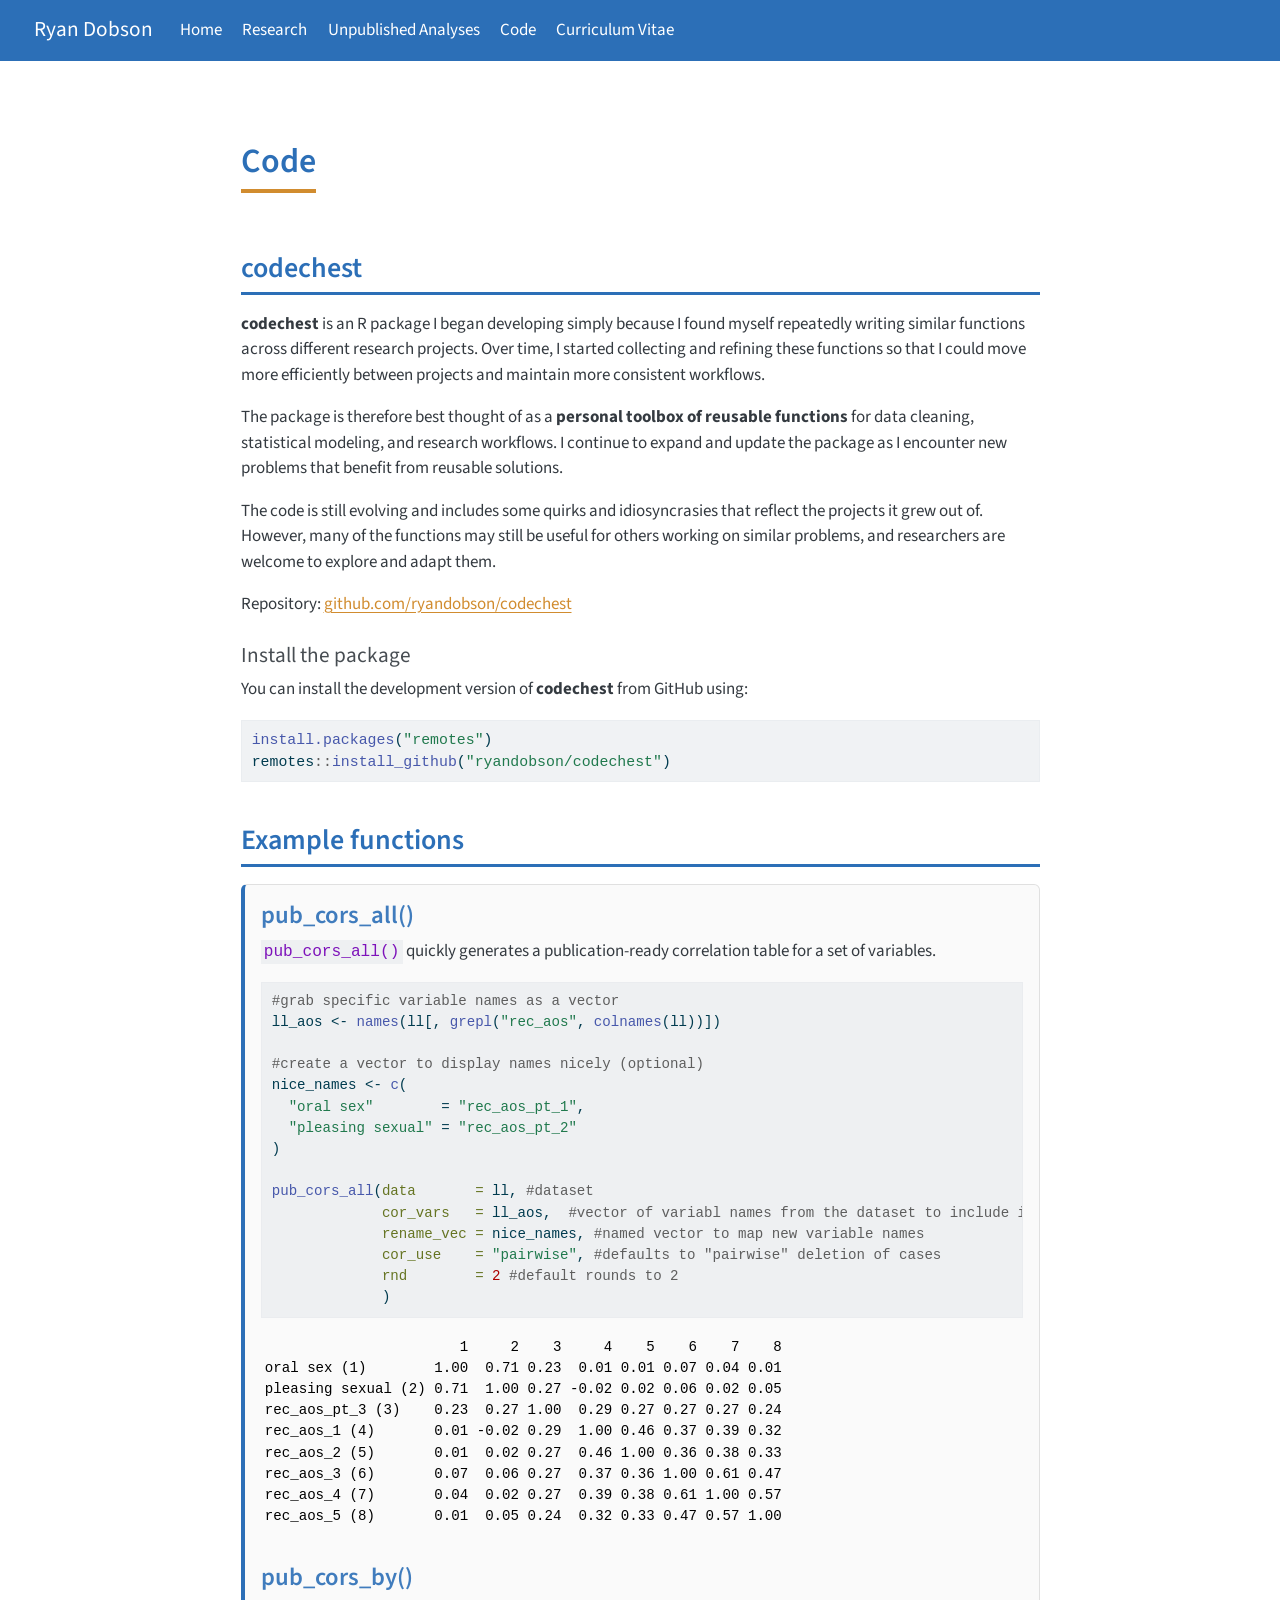
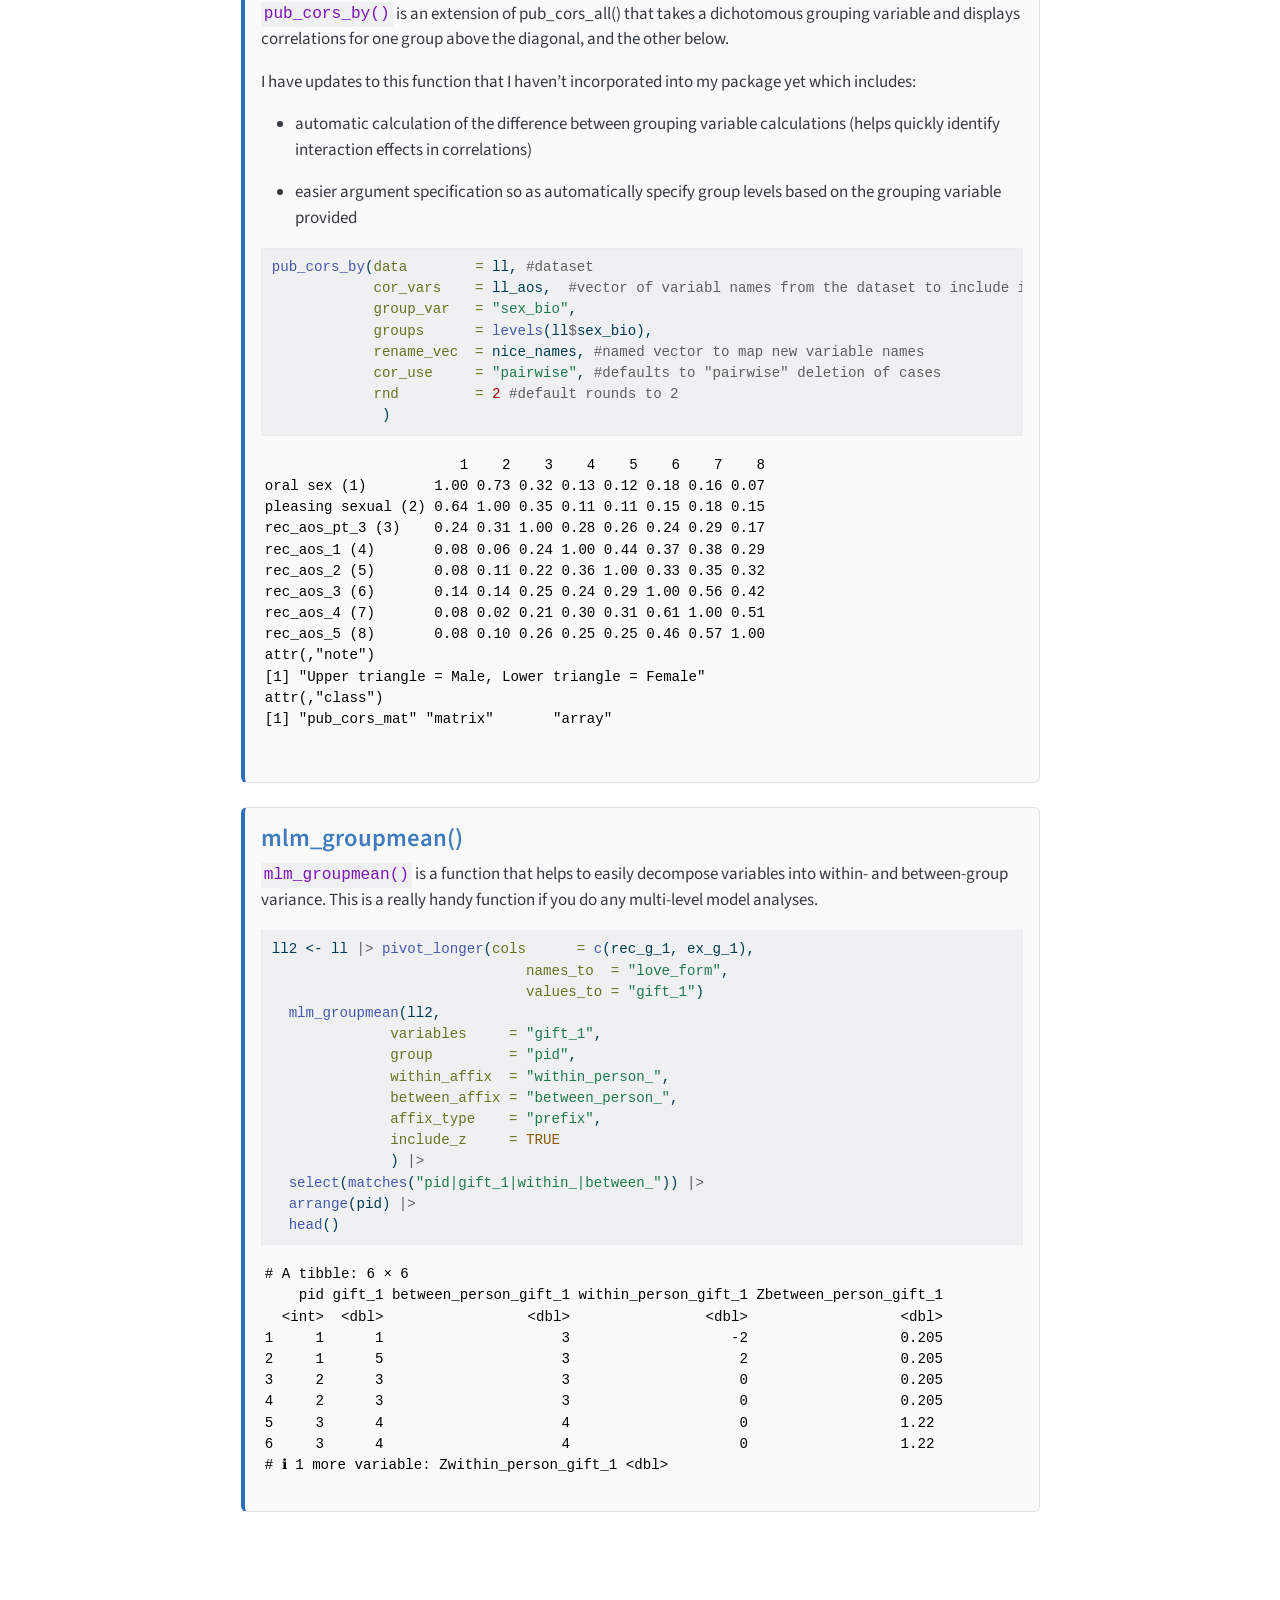
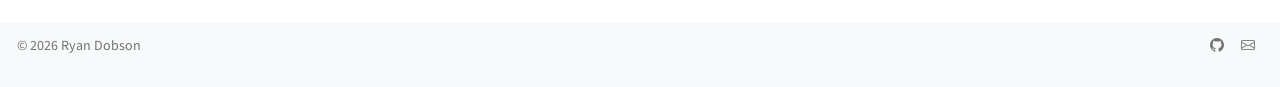
==== commit be483c8d: "code updates" ====
--- a/docs/code.html
+++ b/docs/code.html
@@ -252,34 +252,22 @@
 </div>
 <section id="mlm_groupmean" class="level3 function-card">
 <h3 class="anchored" data-anchor-id="mlm_groupmean">mlm_groupmean()</h3>
+<p><code>mlm_groupmean()</code> is a function that helps to easily decompose variables into within- and between-group variance. This is a really handy function if you do any multi-level model analyses.</p>
 <div class="cell">
-<div class="code-copy-outer-scaffold"><div class="sourceCode cell-code" id="cb6"><pre class="sourceCode r code-with-copy"><code class="sourceCode r"><span id="cb6-1"><a href="#cb6-1" aria-hidden="true" tabindex="-1"></a><span class="fu">library</span>(tidyverse)</span></code></pre></div><button title="Copy to Clipboard" class="code-copy-button"><i class="bi"></i></button></div>
-<div class="cell-output cell-output-stderr">
-<pre><code>── Attaching core tidyverse packages ──────────────────────── tidyverse 2.0.0 ──
-✔ dplyr     1.1.4     ✔ readr     2.2.0
-✔ forcats   1.0.1     ✔ stringr   1.6.0
-✔ ggplot2   4.0.2     ✔ tibble    3.3.0
-✔ lubridate 1.9.4     ✔ tidyr     1.3.2
-✔ purrr     1.1.0     
-── Conflicts ────────────────────────────────────────── tidyverse_conflicts() ──
-✖ dplyr::filter() masks stats::filter()
-✖ dplyr::lag()    masks stats::lag()
-ℹ Use the conflicted package (&lt;http://conflicted.r-lib.org/&gt;) to force all conflicts to become errors</code></pre>
-</div>
-<div class="code-copy-outer-scaffold"><div class="sourceCode cell-code" id="cb8"><pre class="sourceCode r code-with-copy"><code class="sourceCode r"><span id="cb8-1"><a href="#cb8-1" aria-hidden="true" tabindex="-1"></a>ll2 <span class="ot">&lt;-</span> ll <span class="sc">|&gt;</span> <span class="fu">pivot_longer</span>(<span class="at">cols      =</span> <span class="fu">c</span>(rec_g_1, ex_g_1), </span>
-<span id="cb8-2"><a href="#cb8-2" aria-hidden="true" tabindex="-1"></a>                              <span class="at">names_to  =</span> <span class="st">"love_form"</span>,</span>
-<span id="cb8-3"><a href="#cb8-3" aria-hidden="true" tabindex="-1"></a>                              <span class="at">values_to =</span> <span class="st">"gift_1"</span>) </span>
-<span id="cb8-4"><a href="#cb8-4" aria-hidden="true" tabindex="-1"></a>  <span class="fu">mlm_groupmean</span>(ll2, </span>
-<span id="cb8-5"><a href="#cb8-5" aria-hidden="true" tabindex="-1"></a>              <span class="at">variables     =</span> <span class="st">"gift_1"</span>, </span>
-<span id="cb8-6"><a href="#cb8-6" aria-hidden="true" tabindex="-1"></a>              <span class="at">group         =</span> <span class="st">"pid"</span>, </span>
-<span id="cb8-7"><a href="#cb8-7" aria-hidden="true" tabindex="-1"></a>              <span class="at">within_affix  =</span> <span class="st">"within_person_"</span>,</span>
-<span id="cb8-8"><a href="#cb8-8" aria-hidden="true" tabindex="-1"></a>              <span class="at">between_affix =</span> <span class="st">"between_person_"</span>, </span>
-<span id="cb8-9"><a href="#cb8-9" aria-hidden="true" tabindex="-1"></a>              <span class="at">affix_type    =</span> <span class="st">"prefix"</span>, </span>
-<span id="cb8-10"><a href="#cb8-10" aria-hidden="true" tabindex="-1"></a>              <span class="at">include_z     =</span> <span class="cn">TRUE</span></span>
-<span id="cb8-11"><a href="#cb8-11" aria-hidden="true" tabindex="-1"></a>              ) <span class="sc">|&gt;</span> </span>
-<span id="cb8-12"><a href="#cb8-12" aria-hidden="true" tabindex="-1"></a>  <span class="fu">select</span>(<span class="fu">matches</span>(<span class="st">"pid|gift_1|within_|between_"</span>)) <span class="sc">|&gt;</span> </span>
-<span id="cb8-13"><a href="#cb8-13" aria-hidden="true" tabindex="-1"></a>  <span class="fu">arrange</span>(pid) <span class="sc">|&gt;</span> </span>
-<span id="cb8-14"><a href="#cb8-14" aria-hidden="true" tabindex="-1"></a>  <span class="fu">head</span>()</span></code></pre></div><button title="Copy to Clipboard" class="code-copy-button"><i class="bi"></i></button></div>
+<div class="code-copy-outer-scaffold"><div class="sourceCode cell-code" id="cb6"><pre class="sourceCode r code-with-copy"><code class="sourceCode r"><span id="cb6-1"><a href="#cb6-1" aria-hidden="true" tabindex="-1"></a>ll2 <span class="ot">&lt;-</span> ll <span class="sc">|&gt;</span> <span class="fu">pivot_longer</span>(<span class="at">cols      =</span> <span class="fu">c</span>(rec_g_1, ex_g_1), </span>
+<span id="cb6-2"><a href="#cb6-2" aria-hidden="true" tabindex="-1"></a>                              <span class="at">names_to  =</span> <span class="st">"love_form"</span>,</span>
+<span id="cb6-3"><a href="#cb6-3" aria-hidden="true" tabindex="-1"></a>                              <span class="at">values_to =</span> <span class="st">"gift_1"</span>) </span>
+<span id="cb6-4"><a href="#cb6-4" aria-hidden="true" tabindex="-1"></a>  <span class="fu">mlm_groupmean</span>(ll2, </span>
+<span id="cb6-5"><a href="#cb6-5" aria-hidden="true" tabindex="-1"></a>              <span class="at">variables     =</span> <span class="st">"gift_1"</span>, </span>
+<span id="cb6-6"><a href="#cb6-6" aria-hidden="true" tabindex="-1"></a>              <span class="at">group         =</span> <span class="st">"pid"</span>, </span>
+<span id="cb6-7"><a href="#cb6-7" aria-hidden="true" tabindex="-1"></a>              <span class="at">within_affix  =</span> <span class="st">"within_person_"</span>,</span>
+<span id="cb6-8"><a href="#cb6-8" aria-hidden="true" tabindex="-1"></a>              <span class="at">between_affix =</span> <span class="st">"between_person_"</span>, </span>
+<span id="cb6-9"><a href="#cb6-9" aria-hidden="true" tabindex="-1"></a>              <span class="at">affix_type    =</span> <span class="st">"prefix"</span>, </span>
+<span id="cb6-10"><a href="#cb6-10" aria-hidden="true" tabindex="-1"></a>              <span class="at">include_z     =</span> <span class="cn">TRUE</span></span>
+<span id="cb6-11"><a href="#cb6-11" aria-hidden="true" tabindex="-1"></a>              ) <span class="sc">|&gt;</span> </span>
+<span id="cb6-12"><a href="#cb6-12" aria-hidden="true" tabindex="-1"></a>  <span class="fu">select</span>(<span class="fu">matches</span>(<span class="st">"pid|gift_1|within_|between_"</span>)) <span class="sc">|&gt;</span> </span>
+<span id="cb6-13"><a href="#cb6-13" aria-hidden="true" tabindex="-1"></a>  <span class="fu">arrange</span>(pid) <span class="sc">|&gt;</span> </span>
+<span id="cb6-14"><a href="#cb6-14" aria-hidden="true" tabindex="-1"></a>  <span class="fu">head</span>()</span></code></pre></div><button title="Copy to Clipboard" class="code-copy-button"><i class="bi"></i></button></div>
 <div class="cell-output cell-output-stdout">
 <pre><code># A tibble: 6 × 6
     pid gift_1 between_person_gift_1 within_person_gift_1 Zbetween_person_gift_1
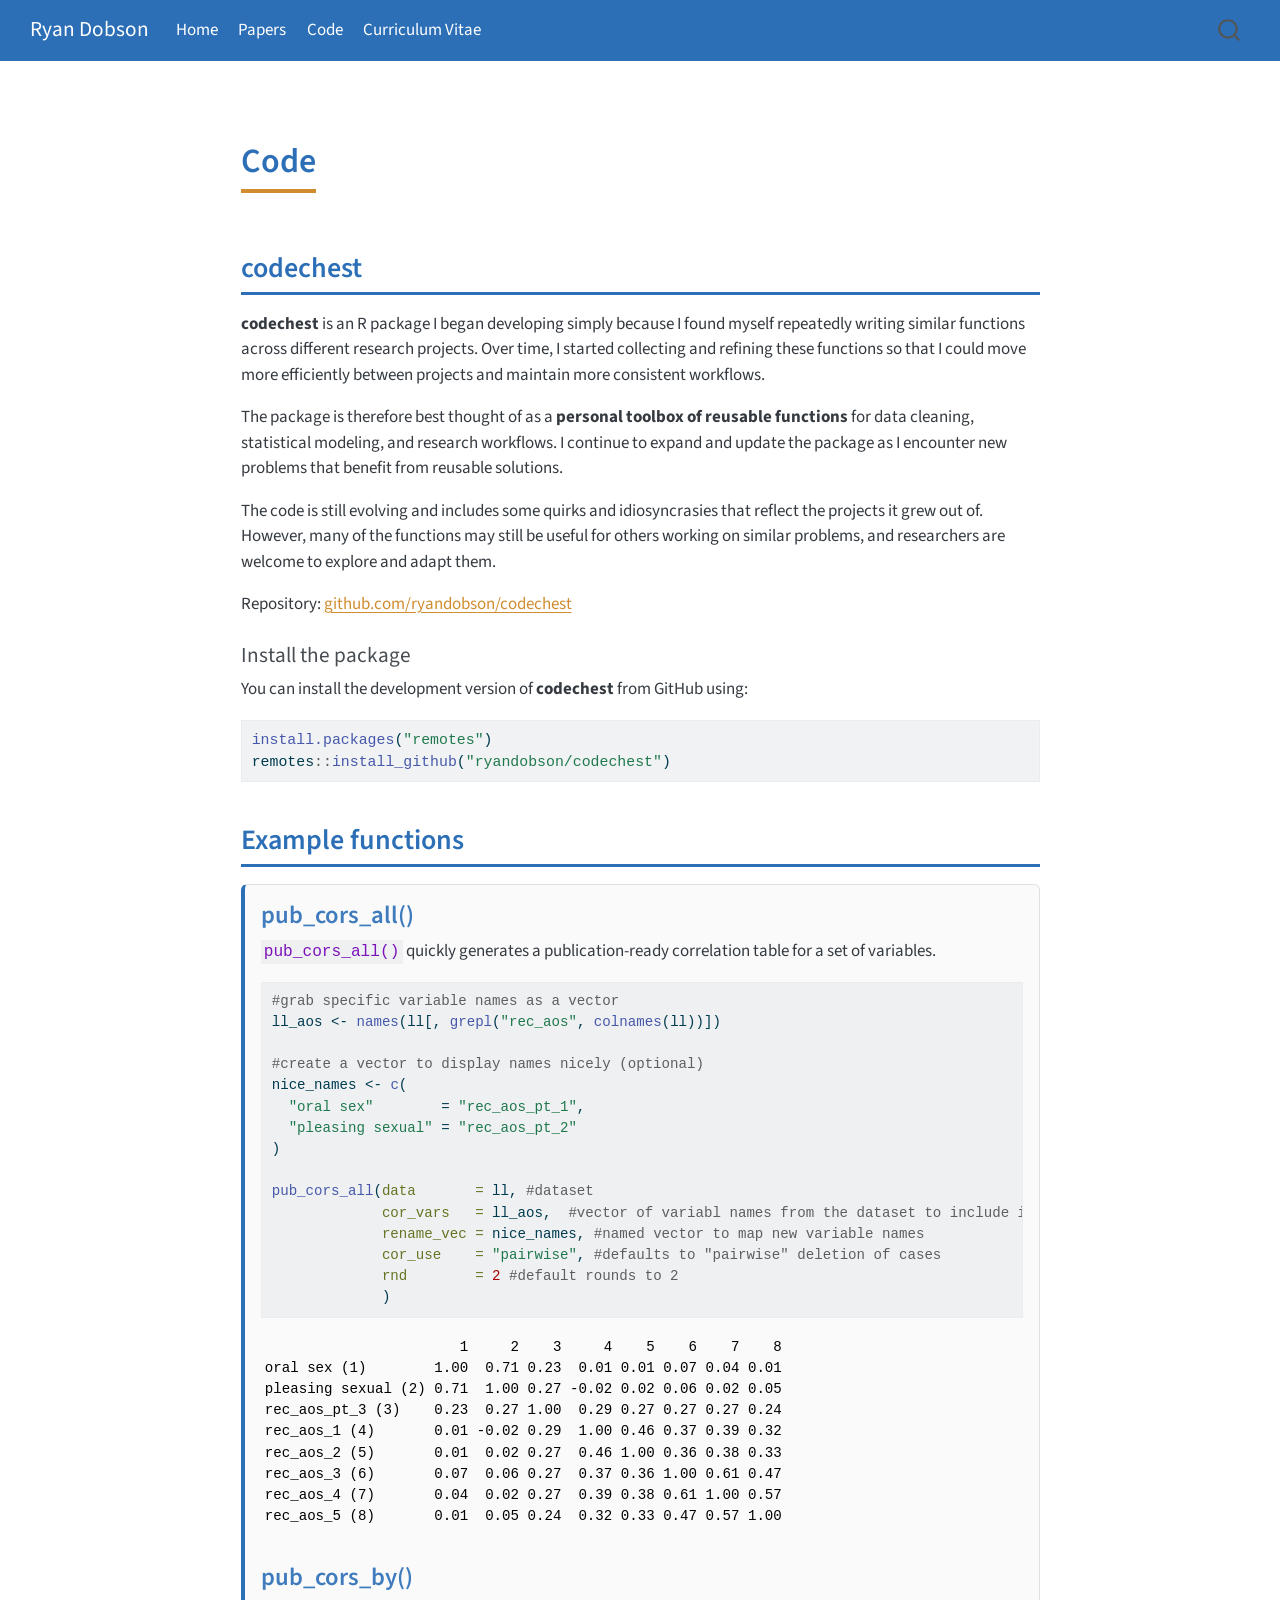
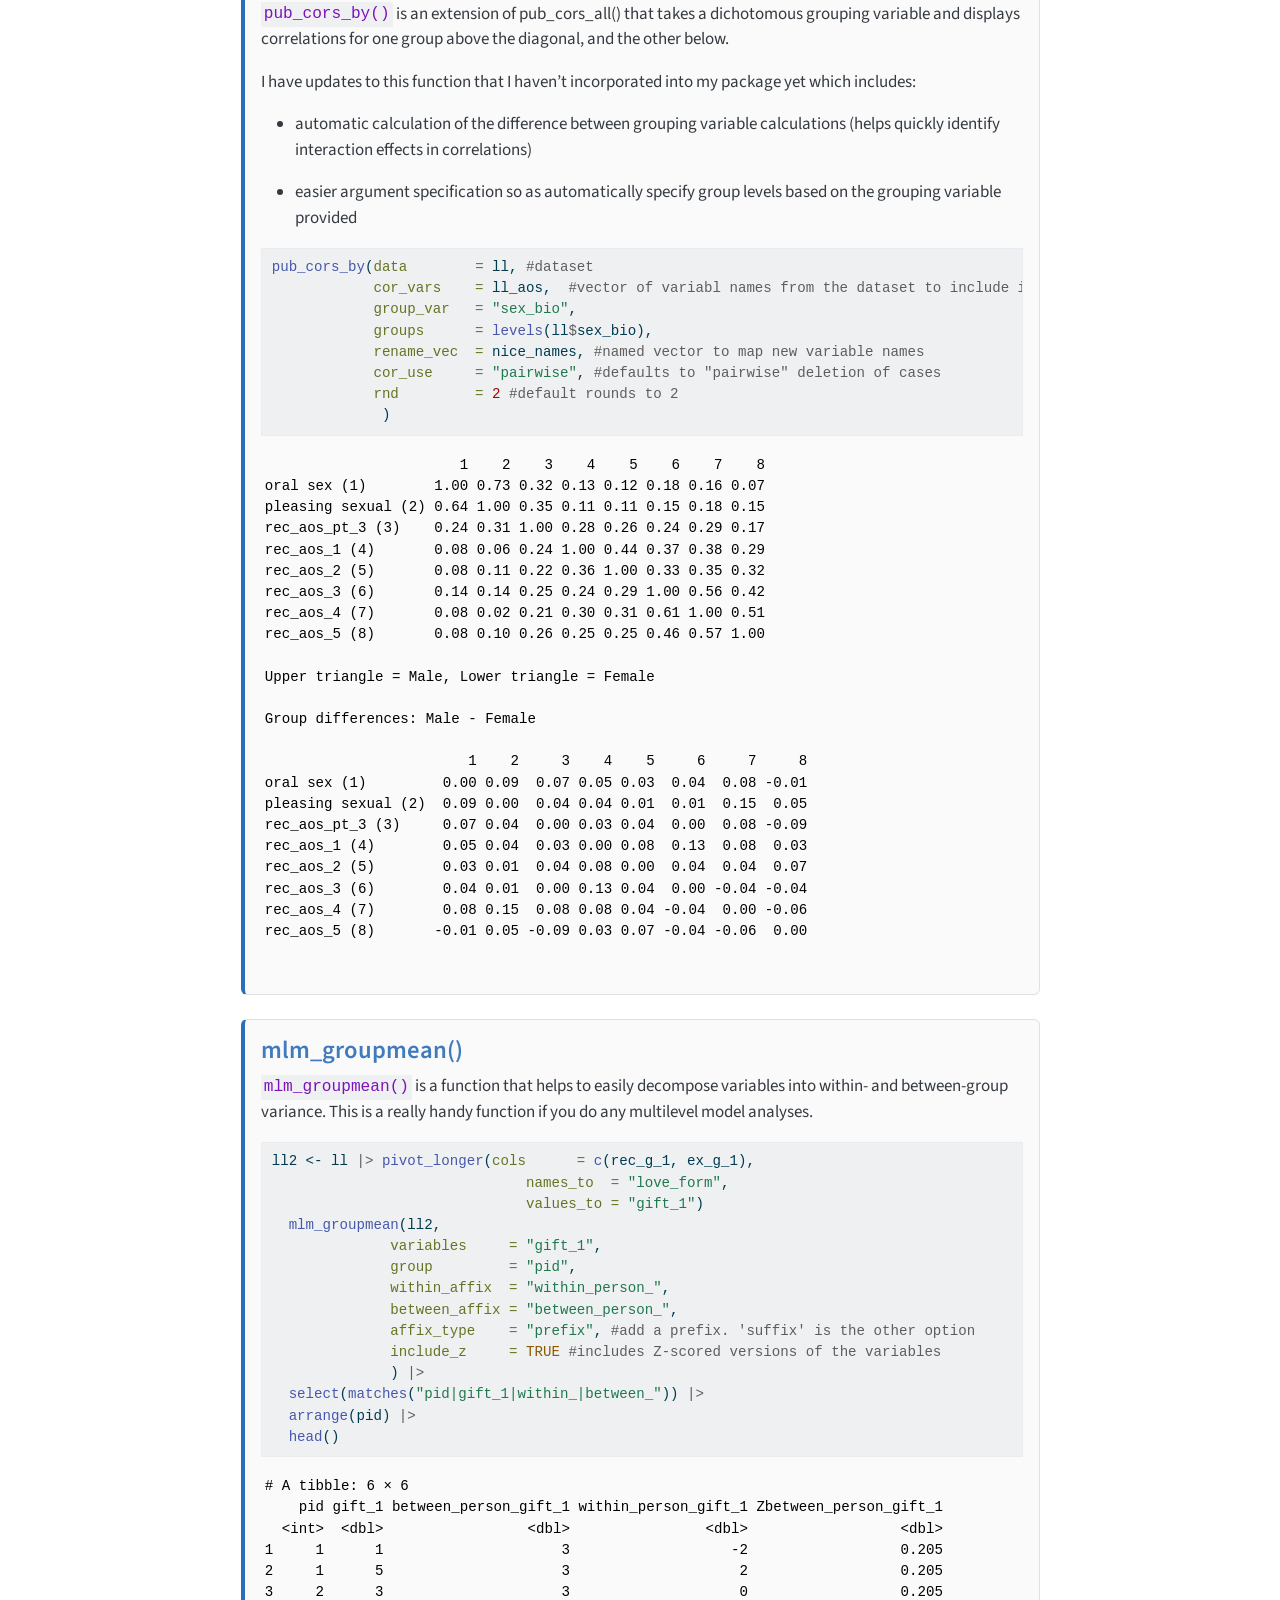
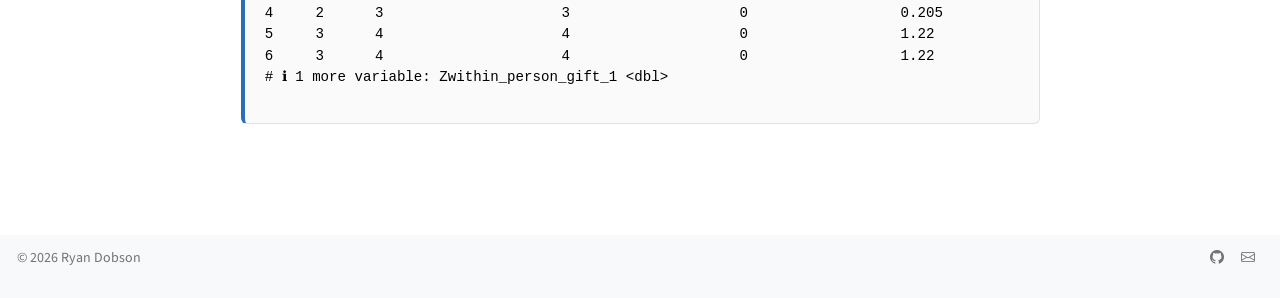
==== commit 6d55b06c: "Simplify site to Home, Papers, Code, and CV Trim the site down to serve as a simple hub for an email" ====
--- a/docs/code.html
+++ b/docs/code.html
@@ -2,13 +2,16 @@
 <html xmlns="http://www.w3.org/1999/xhtml" lang="en" xml:lang="en"><head>
 
 <meta charset="utf-8">
-<meta name="generator" content="quarto-1.8.25">
+<meta name="generator" content="quarto-1.9.36">
 
 <meta name="viewport" content="width=device-width, initial-scale=1.0, user-scalable=yes">
 
 
-<title>code – Ryan Dobson</title>
+<title>Code – Ryan Dobson</title>
 <style>
+/* Default styles provided by pandoc.
+** See https://pandoc.org/MANUAL.html#variables-for-html for config info.
+*/
 code{white-space: pre-wrap;}
 span.smallcaps{font-variant: small-caps;}
 div.columns{display: flex; gap: min(4vw, 1.5em);}
@@ -67,15 +70,14 @@
 <meta name="quarto:offset" content="./">
 <script src="site_libs/quarto-html/quarto.js" type="module"></script>
 <script src="site_libs/quarto-html/tabsets/tabsets.js" type="module"></script>
-<script src="site_libs/quarto-html/axe/axe-check.js" type="module"></script>
 <script src="site_libs/quarto-html/popper.min.js"></script>
 <script src="site_libs/quarto-html/tippy.umd.min.js"></script>
 <script src="site_libs/quarto-html/anchor.min.js"></script>
 <link href="site_libs/quarto-html/tippy.css" rel="stylesheet">
-<link href="site_libs/quarto-html/quarto-syntax-highlighting-7b89279ff1a6dce999919e0e67d4d9ec.css" rel="stylesheet" id="quarto-text-highlighting-styles">
+<link href="site_libs/quarto-html/quarto-syntax-highlighting-845c23b38eaddc0f92fda52bfe77a8c8.css" rel="stylesheet" id="quarto-text-highlighting-styles">
 <script src="site_libs/bootstrap/bootstrap.min.js"></script>
 <link href="site_libs/bootstrap/bootstrap-icons.css" rel="stylesheet">
-<link href="site_libs/bootstrap/bootstrap-d34d6fb547be8940ebf3b1b41525d5d0.min.css" rel="stylesheet" append-hash="true" id="quarto-bootstrap" data-mode="light">
+<link href="site_libs/bootstrap/bootstrap-92e10f6ce3446bec35b7753a50f36476.min.css" rel="stylesheet" append-hash="true" id="quarto-bootstrap" data-mode="light">
 <script id="quarto-search-options" type="application/json">{
   "location": "navbar",
   "copy-button": false,
@@ -115,8 +117,6 @@
     <nav class="navbar navbar-expand-lg " data-bs-theme="dark">
       <div class="navbar-container container-fluid">
       <div class="navbar-brand-container mx-auto">
-    <a href="./index.html" class="navbar-brand navbar-brand-logo">
-    </a>
     <a class="navbar-brand" href="./index.html">
     <span class="navbar-title">Ryan Dobson</span>
     </a>
@@ -132,12 +132,8 @@
 <span class="menu-text">Home</span></a>
   </li>  
   <li class="nav-item">
-    <a class="nav-link" href="./research.html"> 
-<span class="menu-text">Research</span></a>
-  </li>  
-  <li class="nav-item">
-    <a class="nav-link" href="./unpublished_analyses.html"> 
-<span class="menu-text">Unpublished Analyses</span></a>
+    <a class="nav-link" href="https://github.com/ryandobson/my_papers"> 
+<span class="menu-text">Papers</span></a>
   </li>  
   <li class="nav-item">
     <a class="nav-link active" href="./code.html" aria-current="page"> 
@@ -242,17 +238,27 @@
 rec_aos_3 (6)       0.14 0.14 0.25 0.24 0.29 1.00 0.56 0.42
 rec_aos_4 (7)       0.08 0.02 0.21 0.30 0.31 0.61 1.00 0.51
 rec_aos_5 (8)       0.08 0.10 0.26 0.25 0.25 0.46 0.57 1.00
-attr(,"note")
-[1] "Upper triangle = Male, Lower triangle = Female"
-attr(,"class")
-[1] "pub_cors_mat" "matrix"       "array"       </code></pre>
+
+Upper triangle = Male, Lower triangle = Female
+
+Group differences: Male - Female
+
+                        1    2     3    4    5     6     7     8
+oral sex (1)         0.00 0.09  0.07 0.05 0.03  0.04  0.08 -0.01
+pleasing sexual (2)  0.09 0.00  0.04 0.04 0.01  0.01  0.15  0.05
+rec_aos_pt_3 (3)     0.07 0.04  0.00 0.03 0.04  0.00  0.08 -0.09
+rec_aos_1 (4)        0.05 0.04  0.03 0.00 0.08  0.13  0.08  0.03
+rec_aos_2 (5)        0.03 0.01  0.04 0.08 0.00  0.04  0.04  0.07
+rec_aos_3 (6)        0.04 0.01  0.00 0.13 0.04  0.00 -0.04 -0.04
+rec_aos_4 (7)        0.08 0.15  0.08 0.08 0.04 -0.04  0.00 -0.06
+rec_aos_5 (8)       -0.01 0.05 -0.09 0.03 0.07 -0.04 -0.06  0.00</code></pre>
 </div>
 </div>
 </section>
 </div>
 <section id="mlm_groupmean" class="level3 function-card">
 <h3 class="anchored" data-anchor-id="mlm_groupmean">mlm_groupmean()</h3>
-<p><code>mlm_groupmean()</code> is a function that helps to easily decompose variables into within- and between-group variance. This is a really handy function if you do any multi-level model analyses.</p>
+<p><code>mlm_groupmean()</code> is a function that helps to easily decompose variables into within- and between-group variance. This is a really handy function if you do any multilevel model analyses.</p>
 <div class="cell">
 <div class="code-copy-outer-scaffold"><div class="sourceCode cell-code" id="cb6"><pre class="sourceCode r code-with-copy"><code class="sourceCode r"><span id="cb6-1"><a href="#cb6-1" aria-hidden="true" tabindex="-1"></a>ll2 <span class="ot">&lt;-</span> ll <span class="sc">|&gt;</span> <span class="fu">pivot_longer</span>(<span class="at">cols      =</span> <span class="fu">c</span>(rec_g_1, ex_g_1), </span>
 <span id="cb6-2"><a href="#cb6-2" aria-hidden="true" tabindex="-1"></a>                              <span class="at">names_to  =</span> <span class="st">"love_form"</span>,</span>
@@ -262,8 +268,8 @@
 <span id="cb6-6"><a href="#cb6-6" aria-hidden="true" tabindex="-1"></a>              <span class="at">group         =</span> <span class="st">"pid"</span>, </span>
 <span id="cb6-7"><a href="#cb6-7" aria-hidden="true" tabindex="-1"></a>              <span class="at">within_affix  =</span> <span class="st">"within_person_"</span>,</span>
 <span id="cb6-8"><a href="#cb6-8" aria-hidden="true" tabindex="-1"></a>              <span class="at">between_affix =</span> <span class="st">"between_person_"</span>, </span>
-<span id="cb6-9"><a href="#cb6-9" aria-hidden="true" tabindex="-1"></a>              <span class="at">affix_type    =</span> <span class="st">"prefix"</span>, </span>
-<span id="cb6-10"><a href="#cb6-10" aria-hidden="true" tabindex="-1"></a>              <span class="at">include_z     =</span> <span class="cn">TRUE</span></span>
+<span id="cb6-9"><a href="#cb6-9" aria-hidden="true" tabindex="-1"></a>              <span class="at">affix_type    =</span> <span class="st">"prefix"</span>, <span class="co">#add a prefix. 'suffix' is the other option</span></span>
+<span id="cb6-10"><a href="#cb6-10" aria-hidden="true" tabindex="-1"></a>              <span class="at">include_z     =</span> <span class="cn">TRUE</span> <span class="co">#includes Z-scored versions of the variables</span></span>
 <span id="cb6-11"><a href="#cb6-11" aria-hidden="true" tabindex="-1"></a>              ) <span class="sc">|&gt;</span> </span>
 <span id="cb6-12"><a href="#cb6-12" aria-hidden="true" tabindex="-1"></a>  <span class="fu">select</span>(<span class="fu">matches</span>(<span class="st">"pid|gift_1|within_|between_"</span>)) <span class="sc">|&gt;</span> </span>
 <span id="cb6-13"><a href="#cb6-13" aria-hidden="true" tabindex="-1"></a>  <span class="fu">arrange</span>(pid) <span class="sc">|&gt;</span> </span>
--- a/docs/site_libs/quarto-html/quarto-syntax-highlighting-845c23b38eaddc0f92fda52bfe77a8c8.css
+++ b/docs/site_libs/quarto-html/quarto-syntax-highlighting-845c23b38eaddc0f92fda52bfe77a8c8.css
@@ -0,0 +1,236 @@
+/* quarto syntax highlight colors */
+:root {
+  --quarto-hl-ot-color: #003B4F;
+  --quarto-hl-at-color: #657422;
+  --quarto-hl-ss-color: #20794D;
+  --quarto-hl-an-color: #5E5E5E;
+  --quarto-hl-fu-color: #4758AB;
+  --quarto-hl-st-color: #20794D;
+  --quarto-hl-cf-color: #003B4F;
+  --quarto-hl-op-color: #5E5E5E;
+  --quarto-hl-er-color: #AD0000;
+  --quarto-hl-bn-color: #AD0000;
+  --quarto-hl-al-color: #AD0000;
+  --quarto-hl-va-color: #111111;
+  --quarto-hl-bu-color: inherit;
+  --quarto-hl-ex-color: inherit;
+  --quarto-hl-pp-color: #AD0000;
+  --quarto-hl-in-color: #5E5E5E;
+  --quarto-hl-vs-color: #20794D;
+  --quarto-hl-wa-color: #5E5E5E;
+  --quarto-hl-do-color: #5E5E5E;
+  --quarto-hl-im-color: #00769E;
+  --quarto-hl-ch-color: #20794D;
+  --quarto-hl-dt-color: #AD0000;
+  --quarto-hl-fl-color: #AD0000;
+  --quarto-hl-co-color: #5E5E5E;
+  --quarto-hl-cv-color: #5E5E5E;
+  --quarto-hl-cn-color: #8f5902;
+  --quarto-hl-sc-color: #5E5E5E;
+  --quarto-hl-dv-color: #AD0000;
+  --quarto-hl-kw-color: #003B4F;
+}
+
+/* other quarto variables */
+:root {
+  --quarto-font-monospace: SFMono-Regular, Menlo, Monaco, Consolas, "Liberation Mono", "Courier New", monospace;
+}
+
+/* syntax highlight based on Pandoc's rules */
+pre > code.sourceCode > span {
+  color: #003B4F;
+}
+
+code.sourceCode > span {
+  color: #003B4F;
+}
+
+div.sourceCode,
+div.sourceCode pre.sourceCode {
+  color: #003B4F;
+}
+
+/* Normal */
+code span {
+  color: #003B4F;
+}
+
+/* Alert */
+code span.al {
+  color: #AD0000;
+  font-style: inherit;
+}
+
+/* Annotation */
+code span.an {
+  color: #5E5E5E;
+  font-style: inherit;
+}
+
+/* Attribute */
+code span.at {
+  color: #657422;
+  font-style: inherit;
+}
+
+/* BaseN */
+code span.bn {
+  color: #AD0000;
+  font-style: inherit;
+}
+
+/* BuiltIn */
+code span.bu {
+  font-style: inherit;
+}
+
+/* ControlFlow */
+code span.cf {
+  color: #003B4F;
+  font-weight: bold;
+  font-style: inherit;
+}
+
+/* Char */
+code span.ch {
+  color: #20794D;
+  font-style: inherit;
+}
+
+/* Constant */
+code span.cn {
+  color: #8f5902;
+  font-style: inherit;
+}
+
+/* Comment */
+code span.co {
+  color: #5E5E5E;
+  font-style: inherit;
+}
+
+/* CommentVar */
+code span.cv {
+  color: #5E5E5E;
+  font-style: italic;
+}
+
+/* Documentation */
+code span.do {
+  color: #5E5E5E;
+  font-style: italic;
+}
+
+/* DataType */
+code span.dt {
+  color: #AD0000;
+  font-style: inherit;
+}
+
+/* DecVal */
+code span.dv {
+  color: #AD0000;
+  font-style: inherit;
+}
+
+/* Error */
+code span.er {
+  color: #AD0000;
+  font-style: inherit;
+}
+
+/* Extension */
+code span.ex {
+  font-style: inherit;
+}
+
+/* Float */
+code span.fl {
+  color: #AD0000;
+  font-style: inherit;
+}
+
+/* Function */
+code span.fu {
+  color: #4758AB;
+  font-style: inherit;
+}
+
+/* Import */
+code span.im {
+  color: #00769E;
+  font-style: inherit;
+}
+
+/* Information */
+code span.in {
+  color: #5E5E5E;
+  font-style: inherit;
+}
+
+/* Keyword */
+code span.kw {
+  color: #003B4F;
+  font-weight: bold;
+  font-style: inherit;
+}
+
+/* Operator */
+code span.op {
+  color: #5E5E5E;
+  font-style: inherit;
+}
+
+/* Other */
+code span.ot {
+  color: #003B4F;
+  font-style: inherit;
+}
+
+/* Preprocessor */
+code span.pp {
+  color: #AD0000;
+  font-style: inherit;
+}
+
+/* SpecialChar */
+code span.sc {
+  color: #5E5E5E;
+  font-style: inherit;
+}
+
+/* SpecialString */
+code span.ss {
+  color: #20794D;
+  font-style: inherit;
+}
+
+/* String */
+code span.st {
+  color: #20794D;
+  font-style: inherit;
+}
+
+/* Variable */
+code span.va {
+  color: #111111;
+  font-style: inherit;
+}
+
+/* VerbatimString */
+code span.vs {
+  color: #20794D;
+  font-style: inherit;
+}
+
+/* Warning */
+code span.wa {
+  color: #5E5E5E;
+  font-style: italic;
+}
+
+.prevent-inlining {
+  content: "</";
+}
+
+/*# sourceMappingURL=ac89f0bb514bba72461919f78549e31c.css.map */
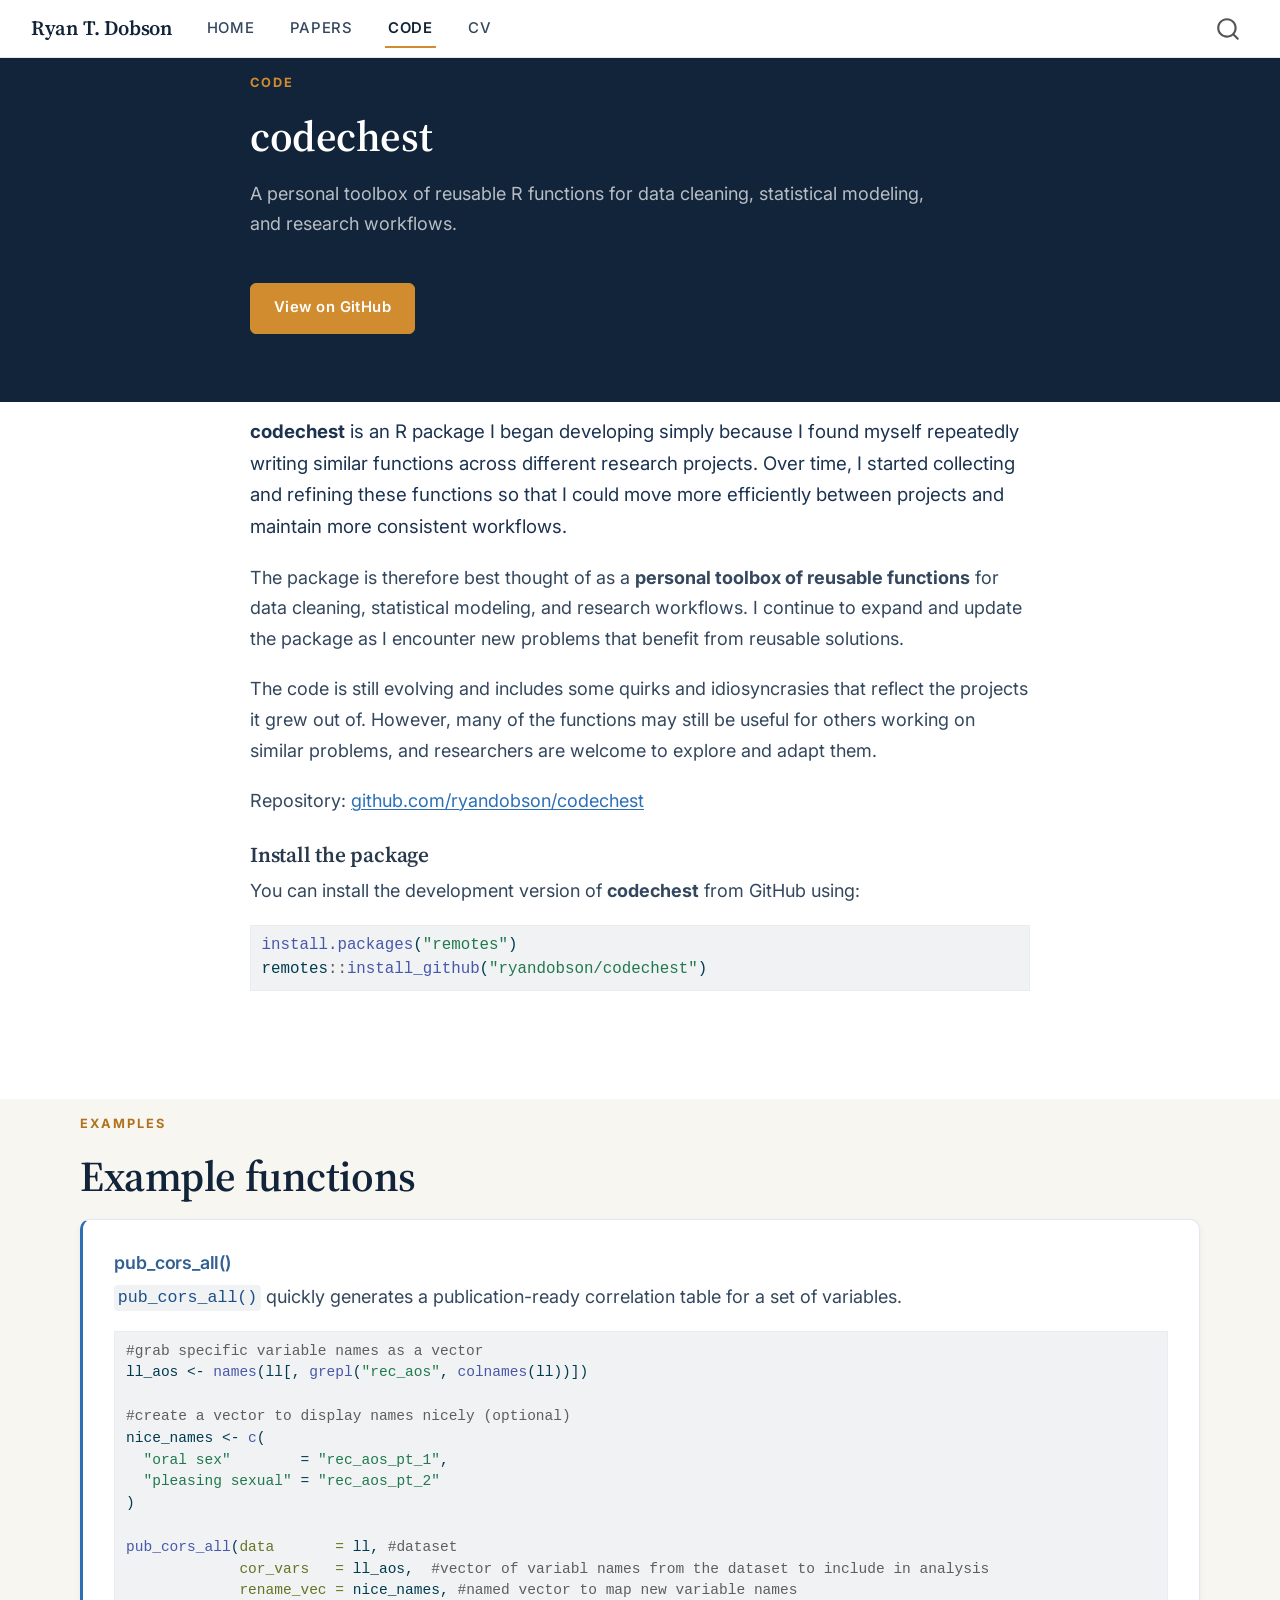
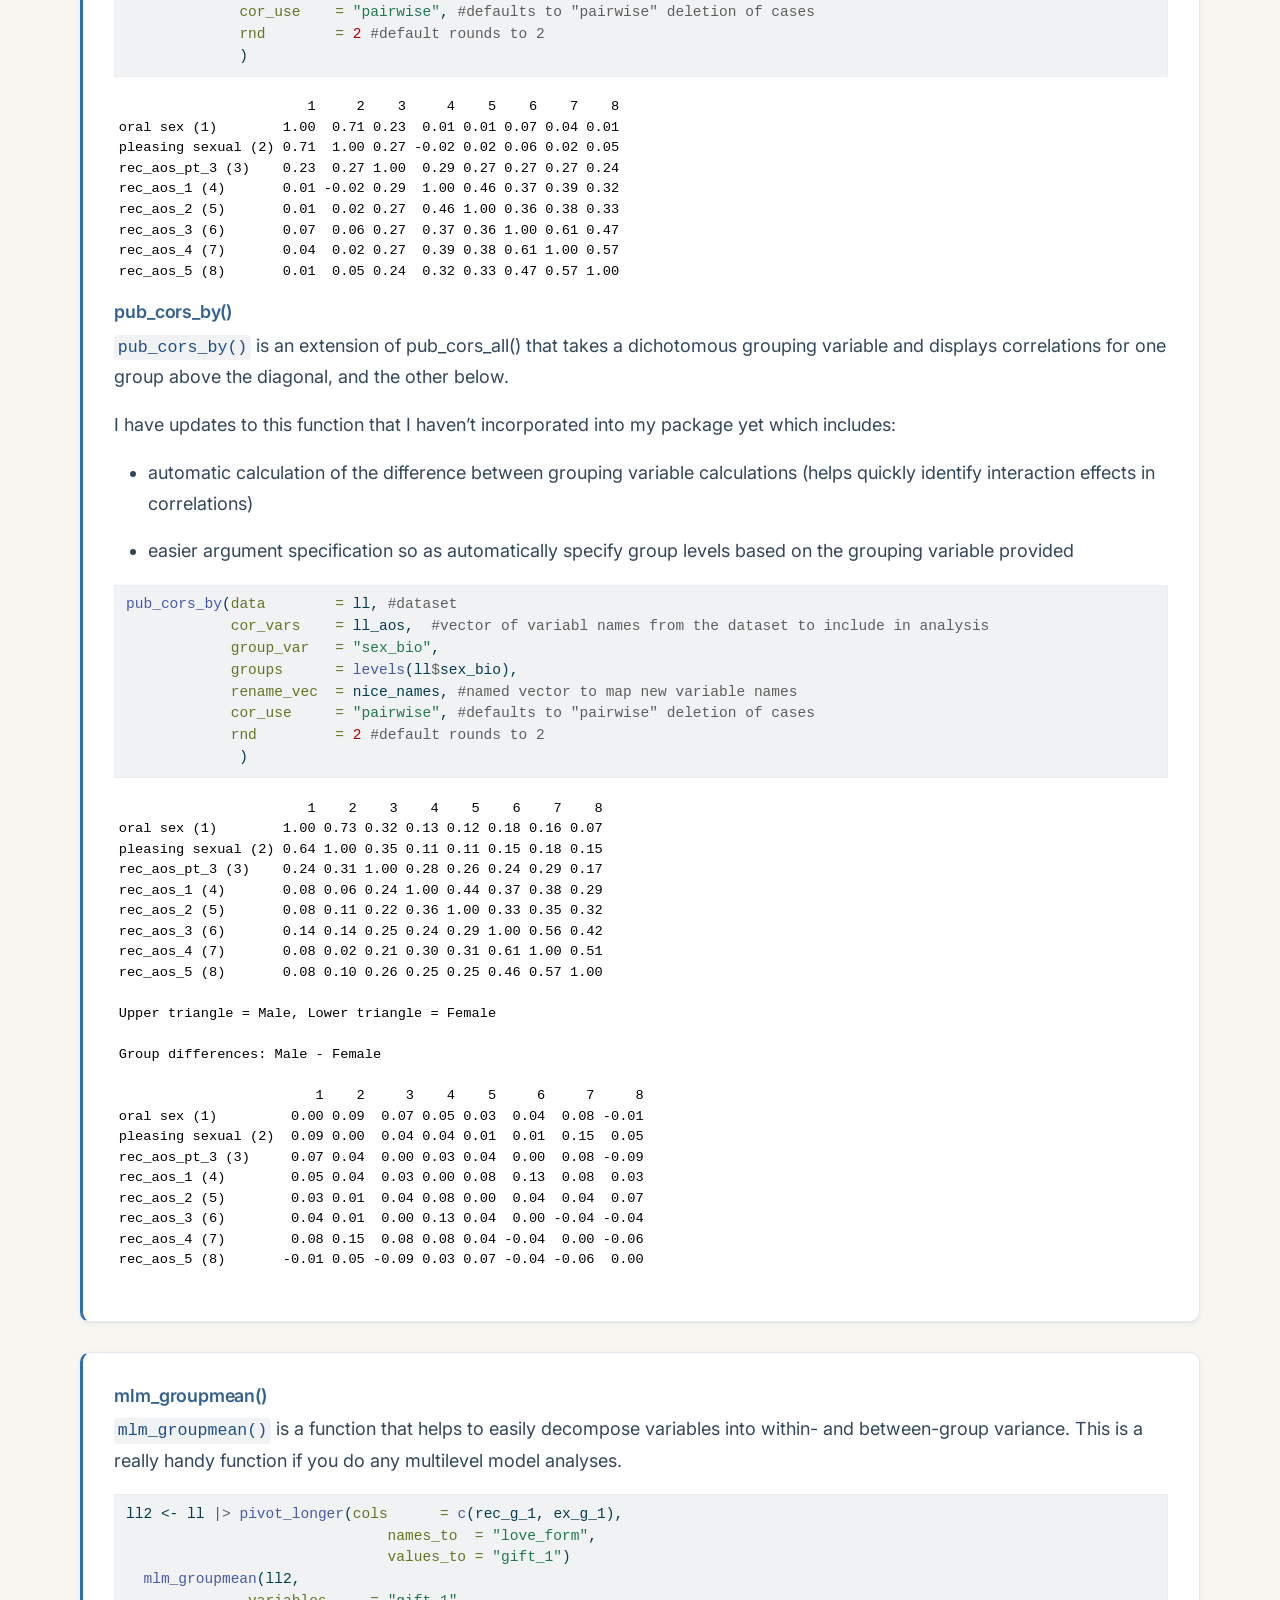
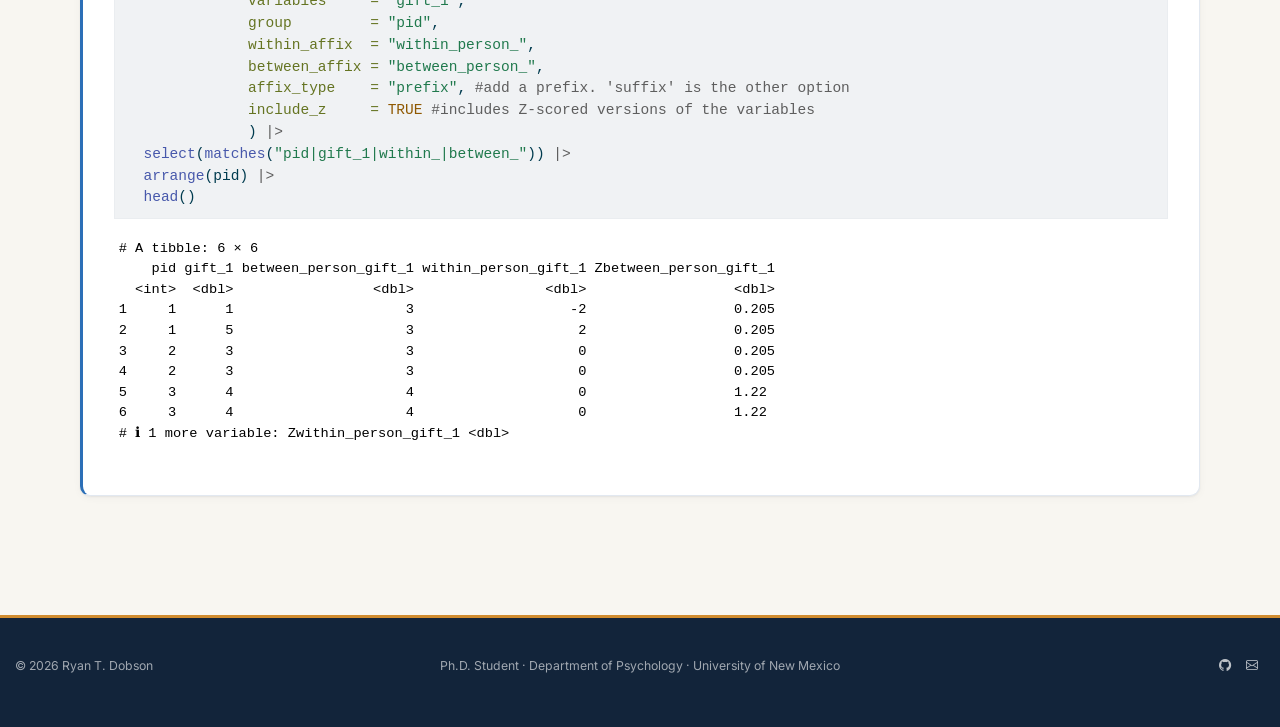
==== commit cb4debbb: "Rebuild site design and host papers directly Visual rebuild borrowing structural patterns from dobso" ====
--- a/docs/code.html
+++ b/docs/code.html
@@ -6,8 +6,9 @@
 
 <meta name="viewport" content="width=device-width, initial-scale=1.0, user-scalable=yes">
 
-
-<title>Code – Ryan Dobson</title>
+<meta name="description" content="codechest — an R package of reusable functions for data cleaning, statistical modeling, and research workflows, by Ryan T. Dobson.">
+
+<title>Code – Ryan T. Dobson</title>
 <style>
 /* Default styles provided by pandoc.
 ** See https://pandoc.org/MANUAL.html#variables-for-html for config info.
@@ -62,7 +63,6 @@
 
 
 <script src="site_libs/quarto-nav/quarto-nav.js"></script>
-<script src="site_libs/quarto-nav/headroom.min.js"></script>
 <script src="site_libs/clipboard/clipboard.min.js"></script>
 <script src="site_libs/quarto-search/autocomplete.umd.js"></script>
 <script src="site_libs/quarto-search/fuse.min.js"></script>
@@ -72,12 +72,11 @@
 <script src="site_libs/quarto-html/tabsets/tabsets.js" type="module"></script>
 <script src="site_libs/quarto-html/popper.min.js"></script>
 <script src="site_libs/quarto-html/tippy.umd.min.js"></script>
-<script src="site_libs/quarto-html/anchor.min.js"></script>
 <link href="site_libs/quarto-html/tippy.css" rel="stylesheet">
 <link href="site_libs/quarto-html/quarto-syntax-highlighting-845c23b38eaddc0f92fda52bfe77a8c8.css" rel="stylesheet" id="quarto-text-highlighting-styles">
 <script src="site_libs/bootstrap/bootstrap.min.js"></script>
 <link href="site_libs/bootstrap/bootstrap-icons.css" rel="stylesheet">
-<link href="site_libs/bootstrap/bootstrap-92e10f6ce3446bec35b7753a50f36476.min.css" rel="stylesheet" append-hash="true" id="quarto-bootstrap" data-mode="light">
+<link href="site_libs/bootstrap/bootstrap-2d446c851f0f43716746cb67b6033da7.min.css" rel="stylesheet" append-hash="true" id="quarto-bootstrap" data-mode="light">
 <script id="quarto-search-options" type="application/json">{
   "location": "navbar",
   "copy-button": false,
@@ -105,6 +104,9 @@
     "search-label": "Search"
   }
 }</script>
+<link rel="preconnect" href="https://fonts.googleapis.com">
+<link rel="preconnect" href="https://fonts.gstatic.com" crossorigin="">
+<link href="https://fonts.googleapis.com/css2?family=Inter:wght@400;500;600;700&amp;family=Source+Serif+4:opsz,wght@8..60,400;8..60,600;8..60,700&amp;display=swap" rel="stylesheet">
 
 
 <link rel="stylesheet" href="styles.css">
@@ -118,7 +120,7 @@
       <div class="navbar-container container-fluid">
       <div class="navbar-brand-container mx-auto">
     <a class="navbar-brand" href="./index.html">
-    <span class="navbar-title">Ryan Dobson</span>
+    <span class="navbar-title">Ryan T. Dobson</span>
     </a>
   </div>
             <div id="quarto-search" class="" title="Search"></div>
@@ -132,7 +134,7 @@
 <span class="menu-text">Home</span></a>
   </li>  
   <li class="nav-item">
-    <a class="nav-link" href="https://github.com/ryandobson/my_papers"> 
+    <a class="nav-link" href="./papers.html"> 
 <span class="menu-text">Papers</span></a>
   </li>  
   <li class="nav-item">
@@ -141,7 +143,7 @@
   </li>  
   <li class="nav-item">
     <a class="nav-link" href="./cv.html"> 
-<span class="menu-text">Curriculum Vitae</span></a>
+<span class="menu-text">CV</span></a>
   </li>  
 </ul>
           </div> <!-- /navcollapse -->
@@ -151,36 +153,52 @@
     </nav>
 </header>
 <!-- content -->
-<div id="quarto-content" class="quarto-container page-columns page-rows-contents page-layout-article page-navbar">
+<div id="quarto-content" class="quarto-container page-layout-custom page-navbar">
 <!-- sidebar -->
 <!-- margin-sidebar -->
-    
 <!-- main -->
-<main class="content" id="quarto-document-content"><header id="title-block-header" class="quarto-title-block"></header>
-
-
-
-
-<section id="code" class="level1">
-<h1>Code</h1>
-<section id="codechest" class="level2">
-<h2 class="anchored" data-anchor-id="codechest">codechest</h2>
+
+
+
+
+<div class="band band-dark band-tight">
+<div class="wrap-narrow">
+<p><span class="eyebrow">Code</span></p>
+<section id="codechest" class="level2 section-title">
+<h2 class="section-title" data-anchor-id="codechest">codechest</h2>
+<div class="section-intro">
+<p>A personal toolbox of reusable R functions for data cleaning, statistical modeling, and research workflows.</p>
+</div>
+<div class="btn-row">
+<p><a href="https://github.com/ryandobson/codechest" class="btn-primary-c">View on GitHub</a></p>
+</div>
+</section>
+</div>
+</div>
+<div class="band">
+<div class="wrap-narrow">
+<div class="prose">
 <p><strong>codechest</strong> is an R package I began developing simply because I found myself repeatedly writing similar functions across different research projects. Over time, I started collecting and refining these functions so that I could move more efficiently between projects and maintain more consistent workflows.</p>
 <p>The package is therefore best thought of as a <strong>personal toolbox of reusable functions</strong> for data cleaning, statistical modeling, and research workflows. I continue to expand and update the package as I encounter new problems that benefit from reusable solutions.</p>
 <p>The code is still evolving and includes some quirks and idiosyncrasies that reflect the projects it grew out of. However, many of the functions may still be useful for others working on similar problems, and researchers are welcome to explore and adapt them.</p>
 <p>Repository: <a href="https://github.com/ryandobson/codechest">github.com/ryandobson/codechest</a></p>
+</div>
 <section id="install-the-package" class="level4">
-<h4 class="anchored" data-anchor-id="install-the-package">Install the package</h4>
+<h4 data-anchor-id="install-the-package">Install the package</h4>
 <p>You can install the development version of <strong>codechest</strong> from GitHub using:</p>
 <div class="code-copy-outer-scaffold"><div class="sourceCode" id="cb1"><pre class="sourceCode r code-with-copy"><code class="sourceCode r"><span id="cb1-1"><a href="#cb1-1" aria-hidden="true" tabindex="-1"></a><span class="fu">install.packages</span>(<span class="st">"remotes"</span>)</span>
 <span id="cb1-2"><a href="#cb1-2" aria-hidden="true" tabindex="-1"></a>remotes<span class="sc">::</span><span class="fu">install_github</span>(<span class="st">"ryandobson/codechest"</span>)</span></code></pre></div><button title="Copy to Clipboard" class="code-copy-button"><i class="bi"></i></button></div>
 </section>
-</section>
-<section id="example-functions" class="level2">
-<h2 class="anchored" data-anchor-id="example-functions">Example functions</h2>
+</div>
+</div>
+<div class="band band-cream">
+<div class="wrap">
+<p><span class="eyebrow">Examples</span></p>
+<section id="example-functions" class="level2 section-title">
+<h2 class="section-title" data-anchor-id="example-functions">Example functions</h2>
 <div class="function-card">
 <section id="pub_cors_all" class="level3">
-<h3 class="anchored" data-anchor-id="pub_cors_all">pub_cors_all()</h3>
+<h3 data-anchor-id="pub_cors_all">pub_cors_all()</h3>
 <p><code>pub_cors_all()</code> quickly generates a publication-ready correlation table for a set of variables.</p>
 <div class="cell">
 <div class="code-copy-outer-scaffold"><div class="sourceCode cell-code" id="cb2"><pre class="sourceCode r code-with-copy"><code class="sourceCode r"><span id="cb2-1"><a href="#cb2-1" aria-hidden="true" tabindex="-1"></a><span class="co">#grab specific variable names as a vector</span></span>
@@ -192,7 +210,7 @@
 <span id="cb2-7"><a href="#cb2-7" aria-hidden="true" tabindex="-1"></a>  <span class="st">"pleasing sexual"</span> <span class="ot">=</span> <span class="st">"rec_aos_pt_2"</span></span>
 <span id="cb2-8"><a href="#cb2-8" aria-hidden="true" tabindex="-1"></a>)</span>
 <span id="cb2-9"><a href="#cb2-9" aria-hidden="true" tabindex="-1"></a></span>
-<span id="cb2-10"><a href="#cb2-10" aria-hidden="true" tabindex="-1"></a><span class="fu">pub_cors_all</span>(<span class="at">data       =</span> ll, <span class="co">#dataset </span></span>
+<span id="cb2-10"><a href="#cb2-10" aria-hidden="true" tabindex="-1"></a><span class="fu">pub_cors_all</span>(<span class="at">data       =</span> ll, <span class="co">#dataset</span></span>
 <span id="cb2-11"><a href="#cb2-11" aria-hidden="true" tabindex="-1"></a>             <span class="at">cor_vars   =</span> ll_aos,  <span class="co">#vector of variabl names from the dataset to include in analysis</span></span>
 <span id="cb2-12"><a href="#cb2-12" aria-hidden="true" tabindex="-1"></a>             <span class="at">rename_vec =</span> nice_names, <span class="co">#named vector to map new variable names</span></span>
 <span id="cb2-13"><a href="#cb2-13" aria-hidden="true" tabindex="-1"></a>             <span class="at">cor_use    =</span> <span class="st">"pairwise"</span>, <span class="co">#defaults to "pairwise" deletion of cases</span></span>
@@ -212,7 +230,7 @@
 </div>
 </section>
 <section id="pub_cors_by" class="level3">
-<h3 class="anchored" data-anchor-id="pub_cors_by">pub_cors_by()</h3>
+<h3 data-anchor-id="pub_cors_by">pub_cors_by()</h3>
 <p><code>pub_cors_by()</code> is an extension of pub_cors_all() that takes a dichotomous grouping variable and displays correlations for one group above the diagonal, and the other below.</p>
 <p>I have updates to this function that I haven’t incorporated into my package yet which includes:</p>
 <ul>
@@ -220,7 +238,7 @@
 <li><p>easier argument specification so as automatically specify group levels based on the grouping variable provided</p></li>
 </ul>
 <div class="cell">
-<div class="code-copy-outer-scaffold"><div class="sourceCode cell-code" id="cb4"><pre class="sourceCode r code-with-copy"><code class="sourceCode r"><span id="cb4-1"><a href="#cb4-1" aria-hidden="true" tabindex="-1"></a><span class="fu">pub_cors_by</span>(<span class="at">data        =</span> ll, <span class="co">#dataset </span></span>
+<div class="code-copy-outer-scaffold"><div class="sourceCode cell-code" id="cb4"><pre class="sourceCode r code-with-copy"><code class="sourceCode r"><span id="cb4-1"><a href="#cb4-1" aria-hidden="true" tabindex="-1"></a><span class="fu">pub_cors_by</span>(<span class="at">data        =</span> ll, <span class="co">#dataset</span></span>
 <span id="cb4-2"><a href="#cb4-2" aria-hidden="true" tabindex="-1"></a>            <span class="at">cor_vars    =</span> ll_aos,  <span class="co">#vector of variabl names from the dataset to include in analysis</span></span>
 <span id="cb4-3"><a href="#cb4-3" aria-hidden="true" tabindex="-1"></a>            <span class="at">group_var   =</span> <span class="st">"sex_bio"</span>,</span>
 <span id="cb4-4"><a href="#cb4-4" aria-hidden="true" tabindex="-1"></a>            <span class="at">groups      =</span> <span class="fu">levels</span>(ll<span class="sc">$</span>sex_bio),</span>
@@ -257,22 +275,22 @@
 </section>
 </div>
 <section id="mlm_groupmean" class="level3 function-card">
-<h3 class="anchored" data-anchor-id="mlm_groupmean">mlm_groupmean()</h3>
+<h3 data-anchor-id="mlm_groupmean">mlm_groupmean()</h3>
 <p><code>mlm_groupmean()</code> is a function that helps to easily decompose variables into within- and between-group variance. This is a really handy function if you do any multilevel model analyses.</p>
 <div class="cell">
-<div class="code-copy-outer-scaffold"><div class="sourceCode cell-code" id="cb6"><pre class="sourceCode r code-with-copy"><code class="sourceCode r"><span id="cb6-1"><a href="#cb6-1" aria-hidden="true" tabindex="-1"></a>ll2 <span class="ot">&lt;-</span> ll <span class="sc">|&gt;</span> <span class="fu">pivot_longer</span>(<span class="at">cols      =</span> <span class="fu">c</span>(rec_g_1, ex_g_1), </span>
+<div class="code-copy-outer-scaffold"><div class="sourceCode cell-code" id="cb6"><pre class="sourceCode r code-with-copy"><code class="sourceCode r"><span id="cb6-1"><a href="#cb6-1" aria-hidden="true" tabindex="-1"></a>ll2 <span class="ot">&lt;-</span> ll <span class="sc">|&gt;</span> <span class="fu">pivot_longer</span>(<span class="at">cols      =</span> <span class="fu">c</span>(rec_g_1, ex_g_1),</span>
 <span id="cb6-2"><a href="#cb6-2" aria-hidden="true" tabindex="-1"></a>                              <span class="at">names_to  =</span> <span class="st">"love_form"</span>,</span>
-<span id="cb6-3"><a href="#cb6-3" aria-hidden="true" tabindex="-1"></a>                              <span class="at">values_to =</span> <span class="st">"gift_1"</span>) </span>
-<span id="cb6-4"><a href="#cb6-4" aria-hidden="true" tabindex="-1"></a>  <span class="fu">mlm_groupmean</span>(ll2, </span>
-<span id="cb6-5"><a href="#cb6-5" aria-hidden="true" tabindex="-1"></a>              <span class="at">variables     =</span> <span class="st">"gift_1"</span>, </span>
-<span id="cb6-6"><a href="#cb6-6" aria-hidden="true" tabindex="-1"></a>              <span class="at">group         =</span> <span class="st">"pid"</span>, </span>
+<span id="cb6-3"><a href="#cb6-3" aria-hidden="true" tabindex="-1"></a>                              <span class="at">values_to =</span> <span class="st">"gift_1"</span>)</span>
+<span id="cb6-4"><a href="#cb6-4" aria-hidden="true" tabindex="-1"></a>  <span class="fu">mlm_groupmean</span>(ll2,</span>
+<span id="cb6-5"><a href="#cb6-5" aria-hidden="true" tabindex="-1"></a>              <span class="at">variables     =</span> <span class="st">"gift_1"</span>,</span>
+<span id="cb6-6"><a href="#cb6-6" aria-hidden="true" tabindex="-1"></a>              <span class="at">group         =</span> <span class="st">"pid"</span>,</span>
 <span id="cb6-7"><a href="#cb6-7" aria-hidden="true" tabindex="-1"></a>              <span class="at">within_affix  =</span> <span class="st">"within_person_"</span>,</span>
-<span id="cb6-8"><a href="#cb6-8" aria-hidden="true" tabindex="-1"></a>              <span class="at">between_affix =</span> <span class="st">"between_person_"</span>, </span>
+<span id="cb6-8"><a href="#cb6-8" aria-hidden="true" tabindex="-1"></a>              <span class="at">between_affix =</span> <span class="st">"between_person_"</span>,</span>
 <span id="cb6-9"><a href="#cb6-9" aria-hidden="true" tabindex="-1"></a>              <span class="at">affix_type    =</span> <span class="st">"prefix"</span>, <span class="co">#add a prefix. 'suffix' is the other option</span></span>
 <span id="cb6-10"><a href="#cb6-10" aria-hidden="true" tabindex="-1"></a>              <span class="at">include_z     =</span> <span class="cn">TRUE</span> <span class="co">#includes Z-scored versions of the variables</span></span>
-<span id="cb6-11"><a href="#cb6-11" aria-hidden="true" tabindex="-1"></a>              ) <span class="sc">|&gt;</span> </span>
-<span id="cb6-12"><a href="#cb6-12" aria-hidden="true" tabindex="-1"></a>  <span class="fu">select</span>(<span class="fu">matches</span>(<span class="st">"pid|gift_1|within_|between_"</span>)) <span class="sc">|&gt;</span> </span>
-<span id="cb6-13"><a href="#cb6-13" aria-hidden="true" tabindex="-1"></a>  <span class="fu">arrange</span>(pid) <span class="sc">|&gt;</span> </span>
+<span id="cb6-11"><a href="#cb6-11" aria-hidden="true" tabindex="-1"></a>              ) <span class="sc">|&gt;</span></span>
+<span id="cb6-12"><a href="#cb6-12" aria-hidden="true" tabindex="-1"></a>  <span class="fu">select</span>(<span class="fu">matches</span>(<span class="st">"pid|gift_1|within_|between_"</span>)) <span class="sc">|&gt;</span></span>
+<span id="cb6-13"><a href="#cb6-13" aria-hidden="true" tabindex="-1"></a>  <span class="fu">arrange</span>(pid) <span class="sc">|&gt;</span></span>
 <span id="cb6-14"><a href="#cb6-14" aria-hidden="true" tabindex="-1"></a>  <span class="fu">head</span>()</span></code></pre></div><button title="Copy to Clipboard" class="code-copy-button"><i class="bi"></i></button></div>
 <div class="cell-output cell-output-stdout">
 <pre><code># A tibble: 6 × 6
@@ -288,21 +306,15 @@
 </div>
 </div>
 </section>
-
-
 </section>
-</section>
-
-</main> <!-- /main -->
+</div>
+</div>
+
+
+
+
 <script id="quarto-html-after-body" type="application/javascript">
   window.document.addEventListener("DOMContentLoaded", function (event) {
-    const icon = "";
-    const anchorJS = new window.AnchorJS();
-    anchorJS.options = {
-      placement: 'right',
-      icon: icon
-    };
-    anchorJS.add('.anchored');
     const isCodeAnnotation = (el) => {
       for (const clz of el.classList) {
         if (clz.startsWith('code-annotation-')) {                     
@@ -381,6 +393,11 @@
           if (link.dataset.originalHref !== undefined) {
             link.href = link.dataset.originalHref;
           }
+            // target, if specified
+            link.setAttribute("target", "_blank");
+            if (link.getAttribute("rel") === null) {
+              link.setAttribute("rel", "noopener");
+            }
         }
       }
     function tippyHover(el, contentFn, onTriggerFn, onUntriggerFn) {
@@ -698,22 +715,22 @@
 <footer class="footer">
   <div class="nav-footer">
     <div class="nav-footer-left">
-<p>© 2026 Ryan Dobson</p>
+<p>© 2026 Ryan T. Dobson</p>
 </div>   
     <div class="nav-footer-center">
-      &nbsp;
-    </div>
+<p>Ph.D.&nbsp;Student · Department of Psychology · University of New Mexico</p>
+</div>
     <div class="nav-footer-right">
       <ul class="footer-items list-unstyled">
     <li class="nav-item compact">
     <a class="nav-link" href="https://github.com/ryandobson">
-      <i class="bi bi-github" role="img">
+      <i class="bi bi-github" role="img" aria-label="GitHub">
 </i> 
     </a>
   </li>  
     <li class="nav-item compact">
     <a class="nav-link" href="mailto:rdobson@unm.edu">
-      <i class="bi bi-envelope" role="img">
+      <i class="bi bi-envelope" role="img" aria-label="Email">
 </i> 
     </a>
   </li>  
--- a/docs/styles.css
+++ b/docs/styles.css
@@ -1,106 +1,645 @@
+/* ==========================================================================
+   Ryan T. Dobson — site design system
+   Palette keeps the original blue + amber, deepened for contrast.
+   ========================================================================== */
+
 :root {
-  --primary-color: #2c6fb7;
-  --accent-color: #d18c2f;
-}
-
-h1, h2, h3 {
-  color: var(--primary-color);
+  /* brand */
+  --primary:        #2c6fb7;
+  --primary-dark:   #1d4f87;
+  --primary-light:  #e8f0f9;
+  --accent:         #d18c2f;
+  --accent-dark:    #b0721f;
+  --accent-light:   #fbf1e2;
+
+  /* neutrals */
+  --ink:            #12243a;
+  --ink-soft:       #1b3350;
+  --body:           #33475e;
+  --muted:          #66788d;
+  --line:           #e2e8f0;
+  --line-soft:       #eef2f7;
+  --cream:          #f8f6f1;
+  --surface:        #ffffff;
+
+  /* type */
+  --font-display: "Source Serif 4", Georgia, "Times New Roman", serif;
+  --font-sans: "Inter", -apple-system, BlinkMacSystemFont, "Segoe UI", Roboto, sans-serif;
+
+  /* rhythm */
+  --wrap: 1120px;
+  --wrap-narrow: 780px;
+  --band-y: clamp(3.5rem, 7vw, 6.5rem);
+  --radius: 10px;
+  --shadow-sm: 0 1px 2px rgba(18, 36, 58, .06), 0 2px 8px rgba(18, 36, 58, .04);
+  --shadow-md: 0 4px 12px rgba(18, 36, 58, .08), 0 12px 32px rgba(18, 36, 58, .07);
+}
+
+/* --------------------------------------------------------------------------
+   Base
+   -------------------------------------------------------------------------- */
+
+body {
+  font-family: var(--font-sans);
+  color: var(--body);
+  background: var(--surface);
+  font-size: 1.0625rem;
+  line-height: 1.7;
+  -webkit-font-smoothing: antialiased;
+}
+
+h1, h2, h3, h4 {
+  font-family: var(--font-display);
+  color: var(--ink);
   font-weight: 600;
-}
-
-h1 {
-  border-bottom: 4px solid var(--accent-color);
-  display: inline-block;
-  padding-bottom: 6px;
-}
-
-h2 {
-  border-bottom: 3px solid var(--primary-color);
-  padding-bottom: 6px;
-  margin-top: 1.5em;
-}
-
-a {
-  color: var(--accent-color);
-}
-
-a:hover {
-  color: var(--primary-color);
-}
+  line-height: 1.2;
+  letter-spacing: -0.01em;
+}
+
+/* The old stylesheet drew rules under every heading. Sections carry the
+   structure now, so headings stay clean. */
+h1, h2 { border-bottom: none; padding-bottom: 0; display: block; }
+
+a { color: var(--primary); text-decoration-thickness: 1px; text-underline-offset: 2px; }
+a:hover { color: var(--accent-dark); }
+
+::selection { background: var(--accent-light); color: var(--ink); }
+
+/* --------------------------------------------------------------------------
+   Navbar
+   -------------------------------------------------------------------------- */
 
 .navbar {
-  background-color: var(--primary-color);
-}
-
-.navbar a {
-  color: white !important;
-}
-
-.navbar a:hover {
-  color: var(--accent-color) !important;
-}
-
-section {
-  margin-bottom: 2rem;
-}
-
-.profile-photo {
-  width: 220px;
-  height: 220px;
+  background: rgba(255, 255, 255, .92) !important;
+  backdrop-filter: saturate(180%) blur(12px);
+  border-bottom: 1px solid var(--line);
+  padding: .35rem 0;
+  box-shadow: 0 1px 3px rgba(18, 36, 58, .04);
+}
+
+.navbar .navbar-brand {
+  font-family: var(--font-display);
+  font-weight: 600;
+  font-size: 1.2rem;
+  color: var(--ink) !important;
+  letter-spacing: -0.01em;
+}
+.navbar .navbar-brand:hover { color: var(--primary) !important; }
+
+.navbar .nav-link {
+  color: var(--body) !important;
+  font-size: .875rem;
+  font-weight: 500;
+  letter-spacing: .04em;
+  text-transform: uppercase;
+  padding: .5rem .2rem !important;
+  margin: 0 .85rem;
+  position: relative;
+}
+.navbar .nav-link::after {
+  content: "";
+  position: absolute;
+  left: 0; right: 0; bottom: .15rem;
+  height: 2px;
+  background: var(--accent);
+  transform: scaleX(0);
+  transform-origin: left;
+  transition: transform .22s ease;
+}
+.navbar .nav-link:hover { color: var(--ink) !important; }
+.navbar .nav-link:hover::after,
+.navbar .nav-link.active::after { transform: scaleX(1); }
+.navbar .nav-link.active { color: var(--ink) !important; font-weight: 600; }
+
+/* search + toggler tint */
+.navbar .aa-Autocomplete, .navbar #quarto-search { filter: none; }
+.navbar-toggler { border-color: var(--line); }
+
+/* --------------------------------------------------------------------------
+   Layout primitives — full-bleed bands with a constrained inner column
+   -------------------------------------------------------------------------- */
+
+.band { padding: var(--band-y) 0; }
+.band-cream { background: var(--cream); }
+.band-tint  { background: var(--primary-light); }
+.band-dark  { background: var(--ink); color: rgba(255,255,255,.82); }
+.band-dark h1, .band-dark h2, .band-dark h3 { color: #fff; }
+
+/* The default link blue only reaches ~3:1 on the dark band. This amber
+   clears WCAG AA for body text. */
+.band-dark a:not(.btn-primary-c):not(.btn-ghost):not(.btn-quiet),
+.hero a:not(.btn-primary-c):not(.btn-ghost):not(.btn-quiet):not(.profile-links a) {
+  color: #eba94e;
+  text-decoration-color: rgba(235, 169, 78, .5);
+}
+.band-dark a:not(.btn-primary-c):not(.btn-ghost):not(.btn-quiet):hover,
+.hero a:not(.btn-primary-c):not(.btn-ghost):not(.btn-quiet):hover {
+  color: #f6c67f;
+}
+.band-tight { padding: clamp(2.25rem, 4vw, 3.25rem) 0; }
+
+.wrap {
+  width: min(var(--wrap), calc(100% - 2rem));
+  margin-inline: auto;
+}
+.wrap-narrow {
+  width: min(var(--wrap-narrow), calc(100% - 2rem));
+  margin-inline: auto;
+}
+
+/* Section heading block: small tracked label over a display heading. */
+.eyebrow {
+  font-family: var(--font-sans);
+  font-size: .75rem;
+  font-weight: 700;
+  letter-spacing: .16em;
+  text-transform: uppercase;
+  color: var(--accent-dark);
+  margin: 0 0 .75rem 0;
+  display: block;
+}
+.band-dark .eyebrow { color: var(--accent); }
+
+/* Quarto puts a heading's class on BOTH the <h2> and its wrapping <section>,
+   so these must be scoped to the heading or the whole section inherits the
+   display size. */
+h1.section-title, h2.section-title, h3.section-title {
+  font-size: clamp(1.75rem, 3.4vw, 2.5rem);
+  margin: 0 0 1rem 0;
+}
+section.section-title { font-size: inherit; }
+.section-intro {
+  color: var(--muted);
+  max-width: 62ch;
+  margin-bottom: 2.5rem;
+  font-size: 1.0625rem;
+}
+.band-dark .section-intro { color: rgba(255,255,255,.7); }
+
+/* --------------------------------------------------------------------------
+   Hero
+   -------------------------------------------------------------------------- */
+
+.hero {
+  background:
+    radial-gradient(1100px 520px at 78% -10%, rgba(44,111,183,.30), transparent 62%),
+    radial-gradient(760px 420px at 5% 108%, rgba(209,140,47,.16), transparent 60%),
+    var(--ink);
+  color: #fff;
+  padding: clamp(3.25rem, 7vw, 5.75rem) 0 clamp(3rem, 6vw, 5rem);
+  border-bottom: 3px solid var(--accent);
+}
+
+.hero-grid {
+  display: grid;
+  grid-template-columns: minmax(0, 1fr) auto;
+  gap: clamp(2rem, 5vw, 4.5rem);
+  align-items: center;
+}
+
+.hero h1 {
+  font-size: clamp(2.4rem, 6vw, 3.9rem);
+  color: #fff;
+  margin: 0 0 .65rem 0;
+  letter-spacing: -0.02em;
+}
+
+.hero-role {
+  font-family: var(--font-sans);
+  font-size: 1.0625rem;
+  font-weight: 500;
+  color: rgba(255,255,255,.88);
+  margin: 0 0 1.5rem 0;
+  line-height: 1.55;
+}
+.hero-role .sep { color: var(--accent); padding: 0 .45rem; }
+
+.hero-lede {
+  font-size: 1.0625rem;
+  color: rgba(255,255,255,.74);
+  max-width: 56ch;
+  margin: 0 0 2rem 0;
+}
+
+.hero-photo {
+  width: clamp(190px, 22vw, 260px);
+  aspect-ratio: 1;
   object-fit: cover;
   border-radius: 50%;
-  border: 4px solid var(--primary-color);
-}
+  border: 4px solid rgba(255,255,255,.16);
+  box-shadow: 0 18px 48px rgba(0,0,0,.36);
+}
+
+/* --------------------------------------------------------------------------
+   Buttons
+   -------------------------------------------------------------------------- */
+
+.btn-row { display: flex; flex-wrap: wrap; gap: .75rem; align-items: center; }
+
+.btn-primary-c, .btn-ghost, .btn-quiet {
+  display: inline-flex;
+  align-items: center;
+  gap: .5rem;
+  font-family: var(--font-sans);
+  font-size: .875rem;
+  font-weight: 600;
+  letter-spacing: .03em;
+  padding: .7rem 1.35rem;
+  border-radius: 6px;
+  text-decoration: none !important;
+  transition: transform .16s ease, background .16s ease, border-color .16s ease, color .16s ease;
+  white-space: nowrap;
+}
+
+.btn-primary-c {
+  background: var(--accent);
+  color: #fff !important;
+  border: 1px solid var(--accent);
+}
+.btn-primary-c:hover {
+  background: var(--accent-dark);
+  border-color: var(--accent-dark);
+  color: #fff !important;
+  transform: translateY(-1px);
+}
+
+.btn-ghost {
+  background: transparent;
+  color: #fff !important;
+  border: 1px solid rgba(255,255,255,.34);
+}
+.btn-ghost:hover {
+  background: rgba(255,255,255,.1);
+  border-color: rgba(255,255,255,.6);
+  color: #fff !important;
+  transform: translateY(-1px);
+}
+
+.btn-quiet {
+  background: var(--surface);
+  color: var(--primary) !important;
+  border: 1px solid var(--line);
+}
+.btn-quiet:hover {
+  border-color: var(--primary);
+  color: var(--primary-dark) !important;
+  transform: translateY(-1px);
+}
+
+/* --------------------------------------------------------------------------
+   Profile / inline link row
+   -------------------------------------------------------------------------- */
 
 .profile-links {
   display: flex;
   flex-wrap: wrap;
-  gap: 14px;
-  margin: 12px 0 20px 0;
+  gap: .5rem 0;
   align-items: center;
-}
-
+  margin: 1.75rem 0 0 0;
+  font-size: .9rem;
+}
+/* thin divider between each link */
+.profile-links a + a { margin-left: 1.1rem; padding-left: 1.1rem; position: relative; }
+.profile-links a + a::before {
+  content: "";
+  position: absolute;
+  left: 0; top: 50%;
+  transform: translateY(-50%);
+  width: 1px; height: 12px;
+  background: rgba(255,255,255,.22);
+}
 .profile-links a {
+  color: rgba(255,255,255,.72) !important;
   text-decoration: none;
+  font-weight: 500;
+  border-bottom: 1px solid transparent;
+  padding-bottom: 1px;
+  transition: color .16s ease, border-color .16s ease;
+}
+.profile-links a:hover {
+  color: #fff !important;
+  border-bottom-color: var(--accent);
+}
+/* the old bullet separators are replaced by flex gap */
+.profile-links a::after { content: none; }
+
+/* --------------------------------------------------------------------------
+   Stat strip
+   -------------------------------------------------------------------------- */
+
+.stat-strip {
+  display: grid;
+  grid-template-columns: repeat(auto-fit, minmax(150px, 1fr));
+  gap: clamp(1rem, 3vw, 2.5rem);
+  text-align: center;
+}
+.stat .stat-num {
+  font-family: var(--font-display);
+  font-size: clamp(1.9rem, 4vw, 2.6rem);
   font-weight: 600;
-  color: var(--accent-color);
-}
-
-.profile-links a:hover {
-  text-decoration: underline;
-  color: var(--primary-color);
-}
-
-.section-highlight {
-  border-left: 5px solid var(--accent-color);
-  padding-left: 12px;
-  margin-bottom: 20px;
-}
-
-.profile-links a::after {
-  content: "•";
-  margin-left: 10px;
-  margin-right: 2px;
-  color: #999;
-}
-
-.profile-links a:last-child::after {
+  color: var(--primary);
+  line-height: 1;
+  display: block;
+  margin-bottom: .4rem;
+}
+.stat .stat-label {
+  font-size: .72rem;
+  font-weight: 600;
+  letter-spacing: .13em;
+  text-transform: uppercase;
+  color: var(--muted);
+}
+
+/* --------------------------------------------------------------------------
+   Cards
+   -------------------------------------------------------------------------- */
+
+.card-grid {
+  display: grid;
+  grid-template-columns: repeat(auto-fit, minmax(280px, 1fr));
+  gap: 1.5rem;
+}
+
+.c-card {
+  background: var(--surface);
+  border: 1px solid var(--line);
+  border-radius: var(--radius);
+  padding: 1.75rem;
+  box-shadow: var(--shadow-sm);
+  transition: transform .2s ease, box-shadow .2s ease, border-color .2s ease;
+  position: relative;
+  overflow: hidden;
+}
+.c-card::before {
   content: "";
-}
+  position: absolute;
+  top: 0; left: 0; right: 0;
+  height: 3px;
+  background: var(--accent);
+  transform: scaleX(0);
+  transform-origin: left;
+  transition: transform .25s ease;
+}
+.c-card:hover {
+  transform: translateY(-3px);
+  box-shadow: var(--shadow-md);
+  border-color: #d3dde8;
+}
+.c-card:hover::before { transform: scaleX(1); }
+
+.c-card h3 {
+  font-size: 1.2rem;
+  margin: 0 0 .65rem 0;
+}
+.c-card p { margin: 0; color: var(--muted); font-size: .96rem; }
+
+.c-card-num {
+  font-family: var(--font-display);
+  font-size: .95rem;
+  font-weight: 700;
+  color: var(--accent);
+  letter-spacing: .08em;
+  display: block;
+  margin-bottom: .6rem;
+}
+
+/* tag pills */
+.tags { display: flex; flex-wrap: wrap; gap: .4rem; margin-top: 1.1rem; }
+.tag {
+  font-size: .72rem;
+  font-weight: 600;
+  letter-spacing: .04em;
+  color: var(--primary-dark);
+  background: var(--primary-light);
+  border-radius: 100px;
+  padding: .25rem .7rem;
+  white-space: nowrap;
+}
+
+/* --------------------------------------------------------------------------
+   Paper entries
+   -------------------------------------------------------------------------- */
+
+.paper {
+  background: var(--surface);
+  border: 1px solid var(--line);
+  border-radius: var(--radius);
+  box-shadow: var(--shadow-sm);
+  overflow: hidden;
+  margin-bottom: 1.75rem;
+  transition: box-shadow .2s ease, border-color .2s ease;
+}
+.paper:hover { box-shadow: var(--shadow-md); border-color: #d3dde8; }
+
+.paper-body { padding: clamp(1.5rem, 3vw, 2.25rem); }
+
+.paper-meta {
+  display: flex;
+  flex-wrap: wrap;
+  align-items: center;
+  gap: .6rem;
+  margin-bottom: .85rem;
+}
+.paper-year {
+  font-family: var(--font-display);
+  font-size: .95rem;
+  font-weight: 700;
+  color: var(--accent-dark);
+}
+.paper-status {
+  font-size: .68rem;
+  font-weight: 700;
+  letter-spacing: .1em;
+  text-transform: uppercase;
+  padding: .2rem .6rem;
+  border-radius: 100px;
+  background: var(--accent-light);
+  color: var(--accent-dark);
+}
+.paper-status.is-published { background: var(--primary-light); color: var(--primary-dark); }
+
+.paper h3 {
+  font-size: clamp(1.2rem, 2.2vw, 1.5rem);
+  margin: 0 0 .6rem 0;
+  line-height: 1.3;
+}
+.paper-authors {
+  font-size: .92rem;
+  color: var(--muted);
+  margin: 0 0 1rem 0;
+}
+.paper-authors .me { color: var(--ink); font-weight: 600; }
+
+.paper-overview {
+  font-size: 1rem;
+  color: var(--body);
+  margin: 0 0 1.25rem 0;
+}
+
+/* figure panel */
+.paper-figure {
+  background: var(--cream);
+  border-bottom: 1px solid var(--line);
+  padding: 1.5rem;
+  text-align: center;
+}
+.paper-figure img {
+  max-width: 100%;
+  height: auto;
+  border-radius: 6px;
+  background: #fff;
+}
+/* Caption sits under the plot. Quarto emits a plain <p> here, not a
+   <figcaption>, so both are styled. */
+.paper-figure figcaption,
+.paper-figure > p {
+  font-size: .82rem;
+  line-height: 1.6;
+  color: var(--muted);
+  margin: .85rem auto 0;
+  text-align: left;
+  max-width: 68ch;
+}
+.paper-figure figure { margin: 0; }
+
+/* collapsible abstract */
+.paper details {
+  border-top: 1px solid var(--line-soft);
+  padding-top: 1rem;
+  margin-top: .25rem;
+}
+.paper details summary {
+  cursor: pointer;
+  font-size: .8rem;
+  font-weight: 700;
+  letter-spacing: .08em;
+  text-transform: uppercase;
+  color: var(--primary);
+  list-style: none;
+  display: inline-flex;
+  align-items: center;
+  gap: .4rem;
+}
+.paper details summary::-webkit-details-marker { display: none; }
+.paper details summary::before {
+  content: "+";
+  font-size: 1rem;
+  line-height: 1;
+  color: var(--accent);
+  font-weight: 700;
+}
+.paper details[open] summary::before { content: "\2013"; }
+.paper details summary:hover { color: var(--primary-dark); }
+.paper details p {
+  margin-top: .9rem;
+  font-size: .94rem;
+  color: var(--muted);
+  line-height: 1.75;
+}
+
+.paper-actions { display: flex; flex-wrap: wrap; gap: .6rem; margin-top: 1.25rem; }
+
+/* --------------------------------------------------------------------------
+   Code page — function cards
+   -------------------------------------------------------------------------- */
 
 .function-card {
-  border: 1px solid #e0e0e0;
-  border-left: 4px solid var(--primary-color);
-  border-radius: 6px;
-  padding: 16px;
-  margin-bottom: 24px;
-  background-color: #fafafa;
-}
-
+  border: 1px solid var(--line);
+  border-left: 3px solid var(--primary);
+  border-radius: var(--radius);
+  padding: clamp(1.25rem, 2.5vw, 1.85rem);
+  margin-bottom: 1.75rem;
+  background: var(--surface);
+  box-shadow: var(--shadow-sm);
+}
 .function-card h3 {
   margin-top: 0;
-}
-
-.function-card code {
-  font-size: 0.95em;
-}+  font-family: var(--font-sans);
+  font-size: 1.05rem;
+  font-weight: 600;
+  color: var(--primary-dark);
+}
+.function-card h3 code { font-size: 1em; }
+.function-card code { font-size: .92em; }
+
+pre { border-radius: 6px !important; font-size: .875rem; }
+code:not(pre code) {
+  background: var(--line-soft);
+  color: var(--primary-dark);
+  padding: .1rem .35rem;
+  border-radius: 4px;
+  font-size: .9em;
+}
+
+/* keep wide model/correlation tables from breaking the layout */
+.cell-output-display { overflow-x: auto; }
+.cell-output-display table { font-size: .875rem; }
+
+/* --------------------------------------------------------------------------
+   Prose blocks inside bands
+   -------------------------------------------------------------------------- */
+
+.prose p { margin-bottom: 1.15rem; }
+.prose p:last-child { margin-bottom: 0; }
+.prose > p:first-of-type { font-size: 1.1rem; color: var(--ink-soft); }
+
+.section-highlight {
+  border-left: 3px solid var(--accent);
+  padding-left: 1.1rem;
+  margin-bottom: 1.25rem;
+}
+
+/* --------------------------------------------------------------------------
+   Footer
+   -------------------------------------------------------------------------- */
+
+.nav-footer {
+  background: var(--ink) !important;
+  color: rgba(255,255,255,.6);
+  border-top: 3px solid var(--accent);
+  font-size: .875rem;
+  padding: 2rem 0;
+}
+.nav-footer a { color: rgba(255,255,255,.72) !important; }
+.nav-footer a:hover { color: var(--accent) !important; }
+.nav-footer .toc-actions a { text-decoration: none; }
+
+/* --------------------------------------------------------------------------
+   Article pages (code, cv) — keep Quarto's flow but match the type system
+   -------------------------------------------------------------------------- */
+
+main.content { padding-top: 2.5rem; }
+main.content > h1:first-child { margin-bottom: 1.75rem; }
+
+#quarto-margin-sidebar .sidebar-title { font-family: var(--font-sans); }
+#TOC a { font-size: .85rem; }
+#TOC a.active { color: var(--accent-dark) !important; border-left-color: var(--accent) !important; }
+
+/* --------------------------------------------------------------------------
+   Responsive
+   -------------------------------------------------------------------------- */
+
+@media (max-width: 860px) {
+  .hero-grid {
+    grid-template-columns: 1fr;
+    text-align: left;
+  }
+  .hero-photo { width: 150px; order: -1; }
+  .navbar .nav-link { margin: 0; padding: .55rem 0 !important; }
+  .navbar .nav-link::after { display: none; }
+}
+
+@media (max-width: 560px) {
+  body { font-size: 1rem; }
+  .btn-row { gap: .5rem; }
+  .btn-primary-c, .btn-ghost, .btn-quiet {
+    padding: .65rem 1rem;
+    font-size: .82rem;
+  }
+  .profile-links { gap: 0 1rem; font-size: .85rem; }
+}
+
+@media (prefers-reduced-motion: reduce) {
+  * { transition: none !important; animation: none !important; }
+  .c-card:hover, .btn-primary-c:hover, .btn-ghost:hover, .btn-quiet:hover { transform: none; }
+}
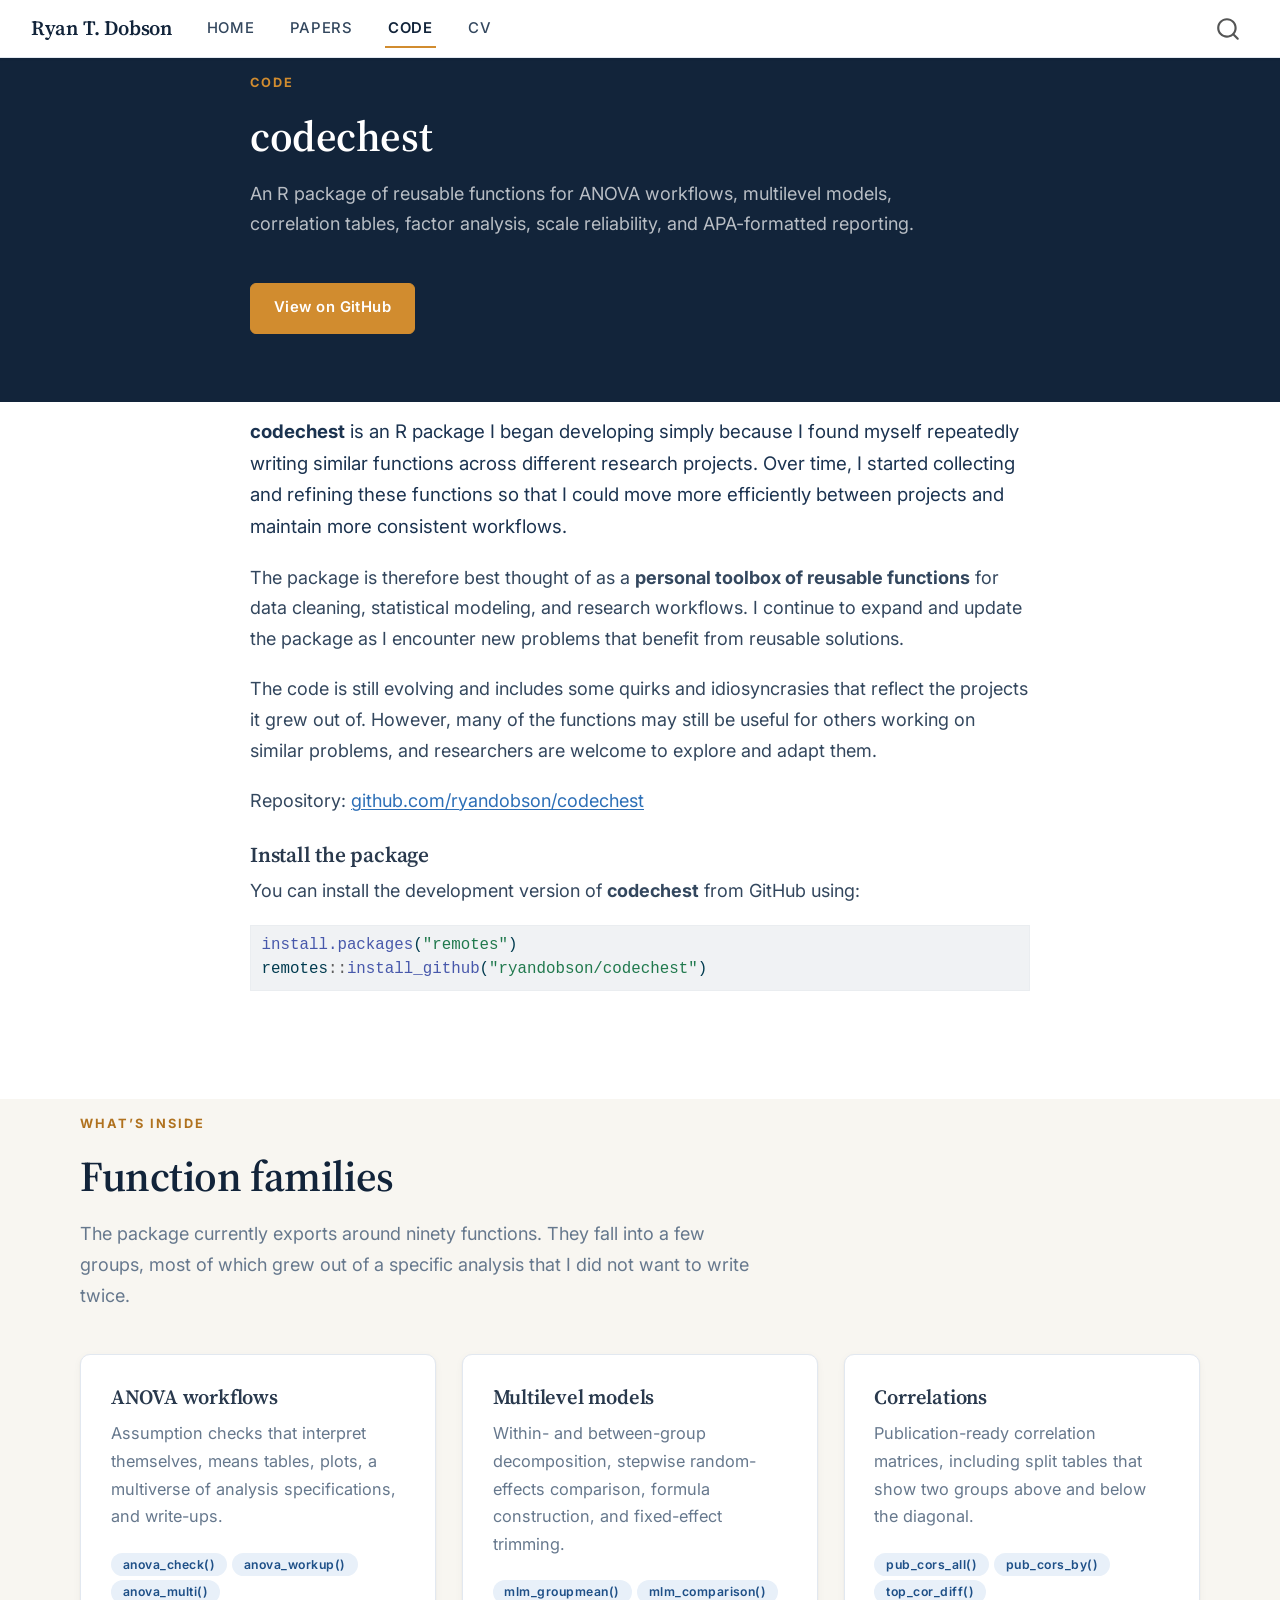
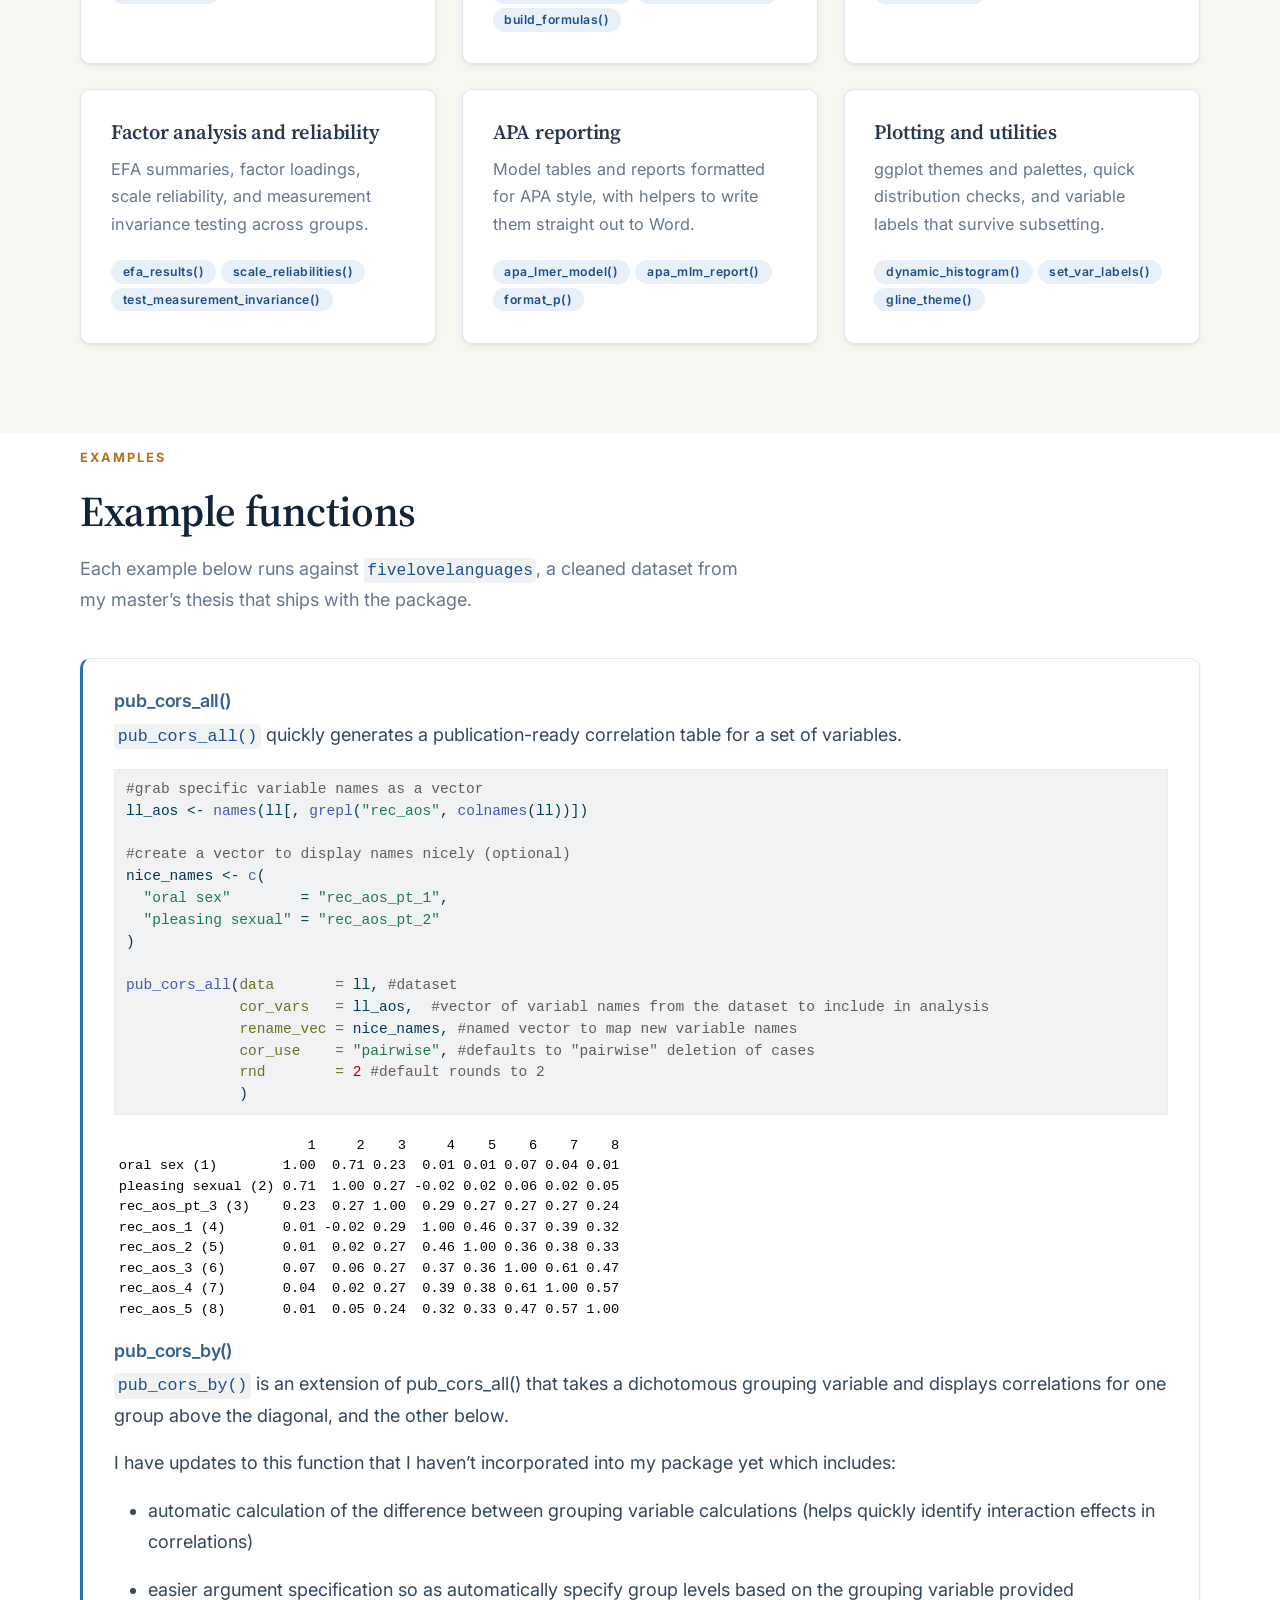
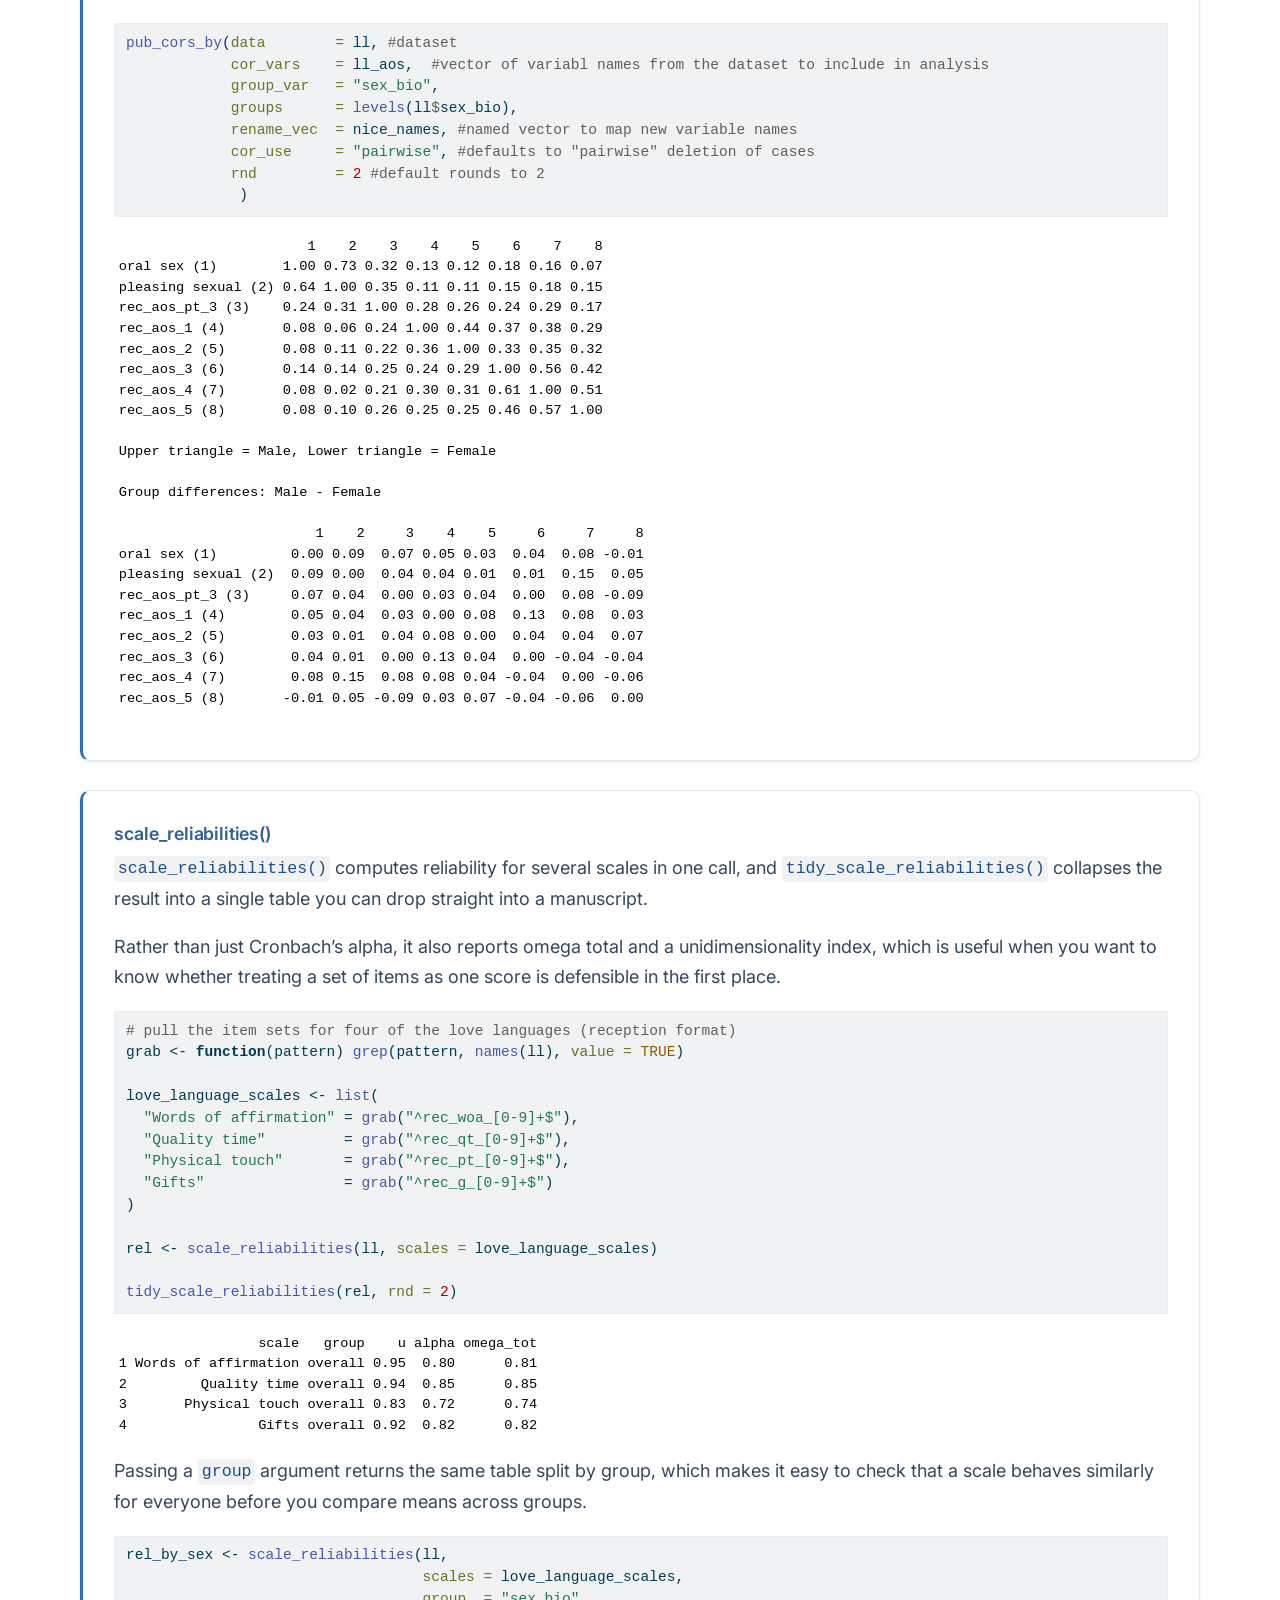
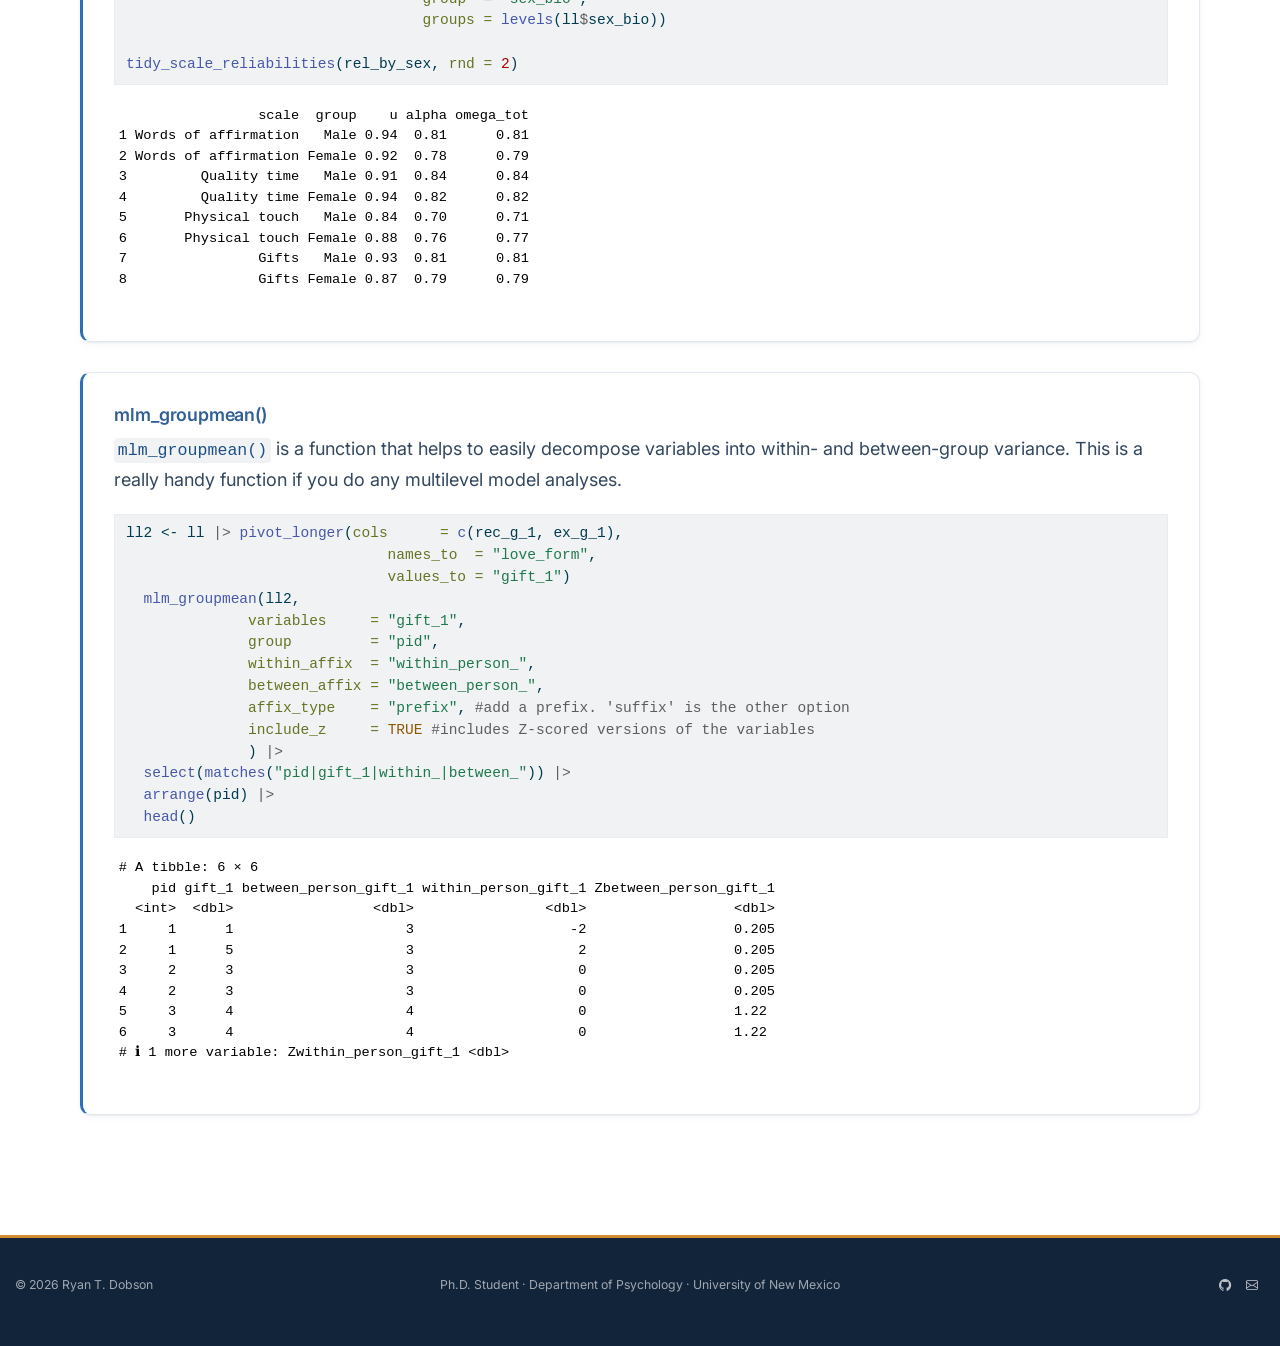
==== commit 8e8d9c6c: "Update the Code page for the current state of codechest The page described a package of three functi" ====
--- a/docs/code.html
+++ b/docs/code.html
@@ -6,7 +6,7 @@
 
 <meta name="viewport" content="width=device-width, initial-scale=1.0, user-scalable=yes">
 
-<meta name="description" content="codechest — an R package of reusable functions for data cleaning, statistical modeling, and research workflows, by Ryan T. Dobson.">
+<meta name="description" content="codechest — an R package of reusable functions for ANOVA workflows, multilevel models, correlations, factor analysis, reliability, and APA reporting, by Ryan T. Dobson.">
 
 <title>Code – Ryan T. Dobson</title>
 <style>
@@ -167,7 +167,7 @@
 <section id="codechest" class="level2 section-title">
 <h2 class="section-title" data-anchor-id="codechest">codechest</h2>
 <div class="section-intro">
-<p>A personal toolbox of reusable R functions for data cleaning, statistical modeling, and research workflows.</p>
+<p>An R package of reusable functions for ANOVA workflows, multilevel models, correlation tables, factor analysis, scale reliability, and APA-formatted reporting.</p>
 </div>
 <div class="btn-row">
 <p><a href="https://github.com/ryandobson/codechest" class="btn-primary-c">View on GitHub</a></p>
@@ -193,9 +193,67 @@
 </div>
 <div class="band band-cream">
 <div class="wrap">
+<p><span class="eyebrow">What’s inside</span></p>
+<section id="function-families" class="level2 section-title">
+<h2 class="section-title" data-anchor-id="function-families">Function families</h2>
+<div class="section-intro">
+<p>The package currently exports around ninety functions. They fall into a few groups, most of which grew out of a specific analysis that I did not want to write twice.</p>
+</div>
+<div class="card-grid">
+<section id="anova-workflows" class="level3 c-card">
+<h3 data-anchor-id="anova-workflows">ANOVA workflows</h3>
+<p>Assumption checks that interpret themselves, means tables, plots, a multiverse of analysis specifications, and write-ups.</p>
+<div class="tags">
+<p><span class="tag">anova_check()</span> <span class="tag">anova_workup()</span> <span class="tag">anova_multi()</span></p>
+</div>
+</section>
+<section id="multilevel-models" class="level3 c-card">
+<h3 data-anchor-id="multilevel-models">Multilevel models</h3>
+<p>Within- and between-group decomposition, stepwise random-effects comparison, formula construction, and fixed-effect trimming.</p>
+<div class="tags">
+<p><span class="tag">mlm_groupmean()</span> <span class="tag">mlm_comparison()</span> <span class="tag">build_formulas()</span></p>
+</div>
+</section>
+<section id="correlations" class="level3 c-card">
+<h3 data-anchor-id="correlations">Correlations</h3>
+<p>Publication-ready correlation matrices, including split tables that show two groups above and below the diagonal.</p>
+<div class="tags">
+<p><span class="tag">pub_cors_all()</span> <span class="tag">pub_cors_by()</span> <span class="tag">top_cor_diff()</span></p>
+</div>
+</section>
+<section id="factor-analysis-and-reliability" class="level3 c-card">
+<h3 data-anchor-id="factor-analysis-and-reliability">Factor analysis and reliability</h3>
+<p>EFA summaries, factor loadings, scale reliability, and measurement invariance testing across groups.</p>
+<div class="tags">
+<p><span class="tag">efa_results()</span> <span class="tag">scale_reliabilities()</span> <span class="tag">test_measurement_invariance()</span></p>
+</div>
+</section>
+<section id="apa-reporting" class="level3 c-card">
+<h3 data-anchor-id="apa-reporting">APA reporting</h3>
+<p>Model tables and reports formatted for APA style, with helpers to write them straight out to Word.</p>
+<div class="tags">
+<p><span class="tag">apa_lmer_model()</span> <span class="tag">apa_mlm_report()</span> <span class="tag">format_p()</span></p>
+</div>
+</section>
+<section id="plotting-and-utilities" class="level3 c-card">
+<h3 data-anchor-id="plotting-and-utilities">Plotting and utilities</h3>
+<p>ggplot themes and palettes, quick distribution checks, and variable labels that survive subsetting.</p>
+<div class="tags">
+<p><span class="tag">dynamic_histogram()</span> <span class="tag">set_var_labels()</span> <span class="tag">gline_theme()</span></p>
+</div>
+</section>
+</div>
+</section>
+</div>
+</div>
+<div class="band">
+<div class="wrap">
 <p><span class="eyebrow">Examples</span></p>
 <section id="example-functions" class="level2 section-title">
 <h2 class="section-title" data-anchor-id="example-functions">Example functions</h2>
+<div class="section-intro">
+<p>Each example below runs against <code>fivelovelanguages</code>, a cleaned dataset from my master’s thesis that ships with the package.</p>
+</div>
 <div class="function-card">
 <section id="pub_cors_all" class="level3">
 <h3 data-anchor-id="pub_cors_all">pub_cors_all()</h3>
@@ -274,24 +332,71 @@
 </div>
 </section>
 </div>
+<section id="scale_reliabilities" class="level3 function-card">
+<h3 data-anchor-id="scale_reliabilities">scale_reliabilities()</h3>
+<p><code>scale_reliabilities()</code> computes reliability for several scales in one call, and <code>tidy_scale_reliabilities()</code> collapses the result into a single table you can drop straight into a manuscript.</p>
+<p>Rather than just Cronbach’s alpha, it also reports omega total and a unidimensionality index, which is useful when you want to know whether treating a set of items as one score is defensible in the first place.</p>
+<div class="cell">
+<div class="code-copy-outer-scaffold"><div class="sourceCode cell-code" id="cb6"><pre class="sourceCode r code-with-copy"><code class="sourceCode r"><span id="cb6-1"><a href="#cb6-1" aria-hidden="true" tabindex="-1"></a><span class="co"># pull the item sets for four of the love languages (reception format)</span></span>
+<span id="cb6-2"><a href="#cb6-2" aria-hidden="true" tabindex="-1"></a>grab <span class="ot">&lt;-</span> <span class="cf">function</span>(pattern) <span class="fu">grep</span>(pattern, <span class="fu">names</span>(ll), <span class="at">value =</span> <span class="cn">TRUE</span>)</span>
+<span id="cb6-3"><a href="#cb6-3" aria-hidden="true" tabindex="-1"></a></span>
+<span id="cb6-4"><a href="#cb6-4" aria-hidden="true" tabindex="-1"></a>love_language_scales <span class="ot">&lt;-</span> <span class="fu">list</span>(</span>
+<span id="cb6-5"><a href="#cb6-5" aria-hidden="true" tabindex="-1"></a>  <span class="st">"Words of affirmation"</span> <span class="ot">=</span> <span class="fu">grab</span>(<span class="st">"^rec_woa_[0-9]+$"</span>),</span>
+<span id="cb6-6"><a href="#cb6-6" aria-hidden="true" tabindex="-1"></a>  <span class="st">"Quality time"</span>         <span class="ot">=</span> <span class="fu">grab</span>(<span class="st">"^rec_qt_[0-9]+$"</span>),</span>
+<span id="cb6-7"><a href="#cb6-7" aria-hidden="true" tabindex="-1"></a>  <span class="st">"Physical touch"</span>       <span class="ot">=</span> <span class="fu">grab</span>(<span class="st">"^rec_pt_[0-9]+$"</span>),</span>
+<span id="cb6-8"><a href="#cb6-8" aria-hidden="true" tabindex="-1"></a>  <span class="st">"Gifts"</span>                <span class="ot">=</span> <span class="fu">grab</span>(<span class="st">"^rec_g_[0-9]+$"</span>)</span>
+<span id="cb6-9"><a href="#cb6-9" aria-hidden="true" tabindex="-1"></a>)</span>
+<span id="cb6-10"><a href="#cb6-10" aria-hidden="true" tabindex="-1"></a></span>
+<span id="cb6-11"><a href="#cb6-11" aria-hidden="true" tabindex="-1"></a>rel <span class="ot">&lt;-</span> <span class="fu">scale_reliabilities</span>(ll, <span class="at">scales =</span> love_language_scales)</span>
+<span id="cb6-12"><a href="#cb6-12" aria-hidden="true" tabindex="-1"></a></span>
+<span id="cb6-13"><a href="#cb6-13" aria-hidden="true" tabindex="-1"></a><span class="fu">tidy_scale_reliabilities</span>(rel, <span class="at">rnd =</span> <span class="dv">2</span>)</span></code></pre></div><button title="Copy to Clipboard" class="code-copy-button"><i class="bi"></i></button></div>
+<div class="cell-output cell-output-stdout">
+<pre><code>                 scale   group    u alpha omega_tot
+1 Words of affirmation overall 0.95  0.80      0.81
+2         Quality time overall 0.94  0.85      0.85
+3       Physical touch overall 0.83  0.72      0.74
+4                Gifts overall 0.92  0.82      0.82</code></pre>
+</div>
+</div>
+<p>Passing a <code>group</code> argument returns the same table split by group, which makes it easy to check that a scale behaves similarly for everyone before you compare means across groups.</p>
+<div class="cell">
+<div class="code-copy-outer-scaffold"><div class="sourceCode cell-code" id="cb8"><pre class="sourceCode r code-with-copy"><code class="sourceCode r"><span id="cb8-1"><a href="#cb8-1" aria-hidden="true" tabindex="-1"></a>rel_by_sex <span class="ot">&lt;-</span> <span class="fu">scale_reliabilities</span>(ll,</span>
+<span id="cb8-2"><a href="#cb8-2" aria-hidden="true" tabindex="-1"></a>                                  <span class="at">scales =</span> love_language_scales,</span>
+<span id="cb8-3"><a href="#cb8-3" aria-hidden="true" tabindex="-1"></a>                                  <span class="at">group  =</span> <span class="st">"sex_bio"</span>,</span>
+<span id="cb8-4"><a href="#cb8-4" aria-hidden="true" tabindex="-1"></a>                                  <span class="at">groups =</span> <span class="fu">levels</span>(ll<span class="sc">$</span>sex_bio))</span>
+<span id="cb8-5"><a href="#cb8-5" aria-hidden="true" tabindex="-1"></a></span>
+<span id="cb8-6"><a href="#cb8-6" aria-hidden="true" tabindex="-1"></a><span class="fu">tidy_scale_reliabilities</span>(rel_by_sex, <span class="at">rnd =</span> <span class="dv">2</span>)</span></code></pre></div><button title="Copy to Clipboard" class="code-copy-button"><i class="bi"></i></button></div>
+<div class="cell-output cell-output-stdout">
+<pre><code>                 scale  group    u alpha omega_tot
+1 Words of affirmation   Male 0.94  0.81      0.81
+2 Words of affirmation Female 0.92  0.78      0.79
+3         Quality time   Male 0.91  0.84      0.84
+4         Quality time Female 0.94  0.82      0.82
+5       Physical touch   Male 0.84  0.70      0.71
+6       Physical touch Female 0.88  0.76      0.77
+7                Gifts   Male 0.93  0.81      0.81
+8                Gifts Female 0.87  0.79      0.79</code></pre>
+</div>
+</div>
+</section>
 <section id="mlm_groupmean" class="level3 function-card">
 <h3 data-anchor-id="mlm_groupmean">mlm_groupmean()</h3>
 <p><code>mlm_groupmean()</code> is a function that helps to easily decompose variables into within- and between-group variance. This is a really handy function if you do any multilevel model analyses.</p>
 <div class="cell">
-<div class="code-copy-outer-scaffold"><div class="sourceCode cell-code" id="cb6"><pre class="sourceCode r code-with-copy"><code class="sourceCode r"><span id="cb6-1"><a href="#cb6-1" aria-hidden="true" tabindex="-1"></a>ll2 <span class="ot">&lt;-</span> ll <span class="sc">|&gt;</span> <span class="fu">pivot_longer</span>(<span class="at">cols      =</span> <span class="fu">c</span>(rec_g_1, ex_g_1),</span>
-<span id="cb6-2"><a href="#cb6-2" aria-hidden="true" tabindex="-1"></a>                              <span class="at">names_to  =</span> <span class="st">"love_form"</span>,</span>
-<span id="cb6-3"><a href="#cb6-3" aria-hidden="true" tabindex="-1"></a>                              <span class="at">values_to =</span> <span class="st">"gift_1"</span>)</span>
-<span id="cb6-4"><a href="#cb6-4" aria-hidden="true" tabindex="-1"></a>  <span class="fu">mlm_groupmean</span>(ll2,</span>
-<span id="cb6-5"><a href="#cb6-5" aria-hidden="true" tabindex="-1"></a>              <span class="at">variables     =</span> <span class="st">"gift_1"</span>,</span>
-<span id="cb6-6"><a href="#cb6-6" aria-hidden="true" tabindex="-1"></a>              <span class="at">group         =</span> <span class="st">"pid"</span>,</span>
-<span id="cb6-7"><a href="#cb6-7" aria-hidden="true" tabindex="-1"></a>              <span class="at">within_affix  =</span> <span class="st">"within_person_"</span>,</span>
-<span id="cb6-8"><a href="#cb6-8" aria-hidden="true" tabindex="-1"></a>              <span class="at">between_affix =</span> <span class="st">"between_person_"</span>,</span>
-<span id="cb6-9"><a href="#cb6-9" aria-hidden="true" tabindex="-1"></a>              <span class="at">affix_type    =</span> <span class="st">"prefix"</span>, <span class="co">#add a prefix. 'suffix' is the other option</span></span>
-<span id="cb6-10"><a href="#cb6-10" aria-hidden="true" tabindex="-1"></a>              <span class="at">include_z     =</span> <span class="cn">TRUE</span> <span class="co">#includes Z-scored versions of the variables</span></span>
-<span id="cb6-11"><a href="#cb6-11" aria-hidden="true" tabindex="-1"></a>              ) <span class="sc">|&gt;</span></span>
-<span id="cb6-12"><a href="#cb6-12" aria-hidden="true" tabindex="-1"></a>  <span class="fu">select</span>(<span class="fu">matches</span>(<span class="st">"pid|gift_1|within_|between_"</span>)) <span class="sc">|&gt;</span></span>
-<span id="cb6-13"><a href="#cb6-13" aria-hidden="true" tabindex="-1"></a>  <span class="fu">arrange</span>(pid) <span class="sc">|&gt;</span></span>
-<span id="cb6-14"><a href="#cb6-14" aria-hidden="true" tabindex="-1"></a>  <span class="fu">head</span>()</span></code></pre></div><button title="Copy to Clipboard" class="code-copy-button"><i class="bi"></i></button></div>
+<div class="code-copy-outer-scaffold"><div class="sourceCode cell-code" id="cb10"><pre class="sourceCode r code-with-copy"><code class="sourceCode r"><span id="cb10-1"><a href="#cb10-1" aria-hidden="true" tabindex="-1"></a>ll2 <span class="ot">&lt;-</span> ll <span class="sc">|&gt;</span> <span class="fu">pivot_longer</span>(<span class="at">cols      =</span> <span class="fu">c</span>(rec_g_1, ex_g_1),</span>
+<span id="cb10-2"><a href="#cb10-2" aria-hidden="true" tabindex="-1"></a>                              <span class="at">names_to  =</span> <span class="st">"love_form"</span>,</span>
+<span id="cb10-3"><a href="#cb10-3" aria-hidden="true" tabindex="-1"></a>                              <span class="at">values_to =</span> <span class="st">"gift_1"</span>)</span>
+<span id="cb10-4"><a href="#cb10-4" aria-hidden="true" tabindex="-1"></a>  <span class="fu">mlm_groupmean</span>(ll2,</span>
+<span id="cb10-5"><a href="#cb10-5" aria-hidden="true" tabindex="-1"></a>              <span class="at">variables     =</span> <span class="st">"gift_1"</span>,</span>
+<span id="cb10-6"><a href="#cb10-6" aria-hidden="true" tabindex="-1"></a>              <span class="at">group         =</span> <span class="st">"pid"</span>,</span>
+<span id="cb10-7"><a href="#cb10-7" aria-hidden="true" tabindex="-1"></a>              <span class="at">within_affix  =</span> <span class="st">"within_person_"</span>,</span>
+<span id="cb10-8"><a href="#cb10-8" aria-hidden="true" tabindex="-1"></a>              <span class="at">between_affix =</span> <span class="st">"between_person_"</span>,</span>
+<span id="cb10-9"><a href="#cb10-9" aria-hidden="true" tabindex="-1"></a>              <span class="at">affix_type    =</span> <span class="st">"prefix"</span>, <span class="co">#add a prefix. 'suffix' is the other option</span></span>
+<span id="cb10-10"><a href="#cb10-10" aria-hidden="true" tabindex="-1"></a>              <span class="at">include_z     =</span> <span class="cn">TRUE</span> <span class="co">#includes Z-scored versions of the variables</span></span>
+<span id="cb10-11"><a href="#cb10-11" aria-hidden="true" tabindex="-1"></a>              ) <span class="sc">|&gt;</span></span>
+<span id="cb10-12"><a href="#cb10-12" aria-hidden="true" tabindex="-1"></a>  <span class="fu">select</span>(<span class="fu">matches</span>(<span class="st">"pid|gift_1|within_|between_"</span>)) <span class="sc">|&gt;</span></span>
+<span id="cb10-13"><a href="#cb10-13" aria-hidden="true" tabindex="-1"></a>  <span class="fu">arrange</span>(pid) <span class="sc">|&gt;</span></span>
+<span id="cb10-14"><a href="#cb10-14" aria-hidden="true" tabindex="-1"></a>  <span class="fu">head</span>()</span></code></pre></div><button title="Copy to Clipboard" class="code-copy-button"><i class="bi"></i></button></div>
 <div class="cell-output cell-output-stdout">
 <pre><code># A tibble: 6 × 6
     pid gift_1 between_person_gift_1 within_person_gift_1 Zbetween_person_gift_1
--- a/docs/styles.css
+++ b/docs/styles.css
@@ -539,6 +539,56 @@
 
 .paper-actions { display: flex; flex-wrap: wrap; gap: .6rem; margin-top: 1.25rem; }
 
+/* Talks and posters hanging off a manuscript */
+.paper-extras {
+  margin-top: 1.35rem;
+  padding-top: 1.1rem;
+  border-top: 1px solid var(--line-soft);
+}
+.extras-label {
+  display: block;
+  font-size: .7rem;
+  font-weight: 700;
+  letter-spacing: .13em;
+  text-transform: uppercase;
+  color: var(--muted);
+  margin-bottom: .7rem;
+}
+.extras-list { display: flex; flex-wrap: wrap; gap: .55rem; }
+.extra-link {
+  display: inline-flex;
+  align-items: center;
+  gap: .55rem;
+  font-size: .86rem;
+  font-weight: 500;
+  color: var(--body) !important;
+  text-decoration: none !important;
+  background: var(--cream);
+  border: 1px solid var(--line);
+  border-radius: 6px;
+  padding: .45rem .8rem;
+  transition: border-color .16s ease, background .16s ease, transform .16s ease;
+}
+.extra-link:hover {
+  border-color: var(--primary);
+  background: var(--primary-light);
+  color: var(--primary-dark) !important;
+  transform: translateY(-1px);
+}
+.extra-kind {
+  font-size: .64rem;
+  font-weight: 700;
+  letter-spacing: .09em;
+  text-transform: uppercase;
+  color: #fff;
+  background: var(--primary);
+  border-radius: 3px;
+  padding: .17rem .4rem;
+  flex-shrink: 0;
+}
+.extra-kind.is-poster { background: var(--accent-dark); }
+.extra-kind.is-lecture { background: var(--muted); }
+
 /* --------------------------------------------------------------------------
    Code page — function cards
    -------------------------------------------------------------------------- */
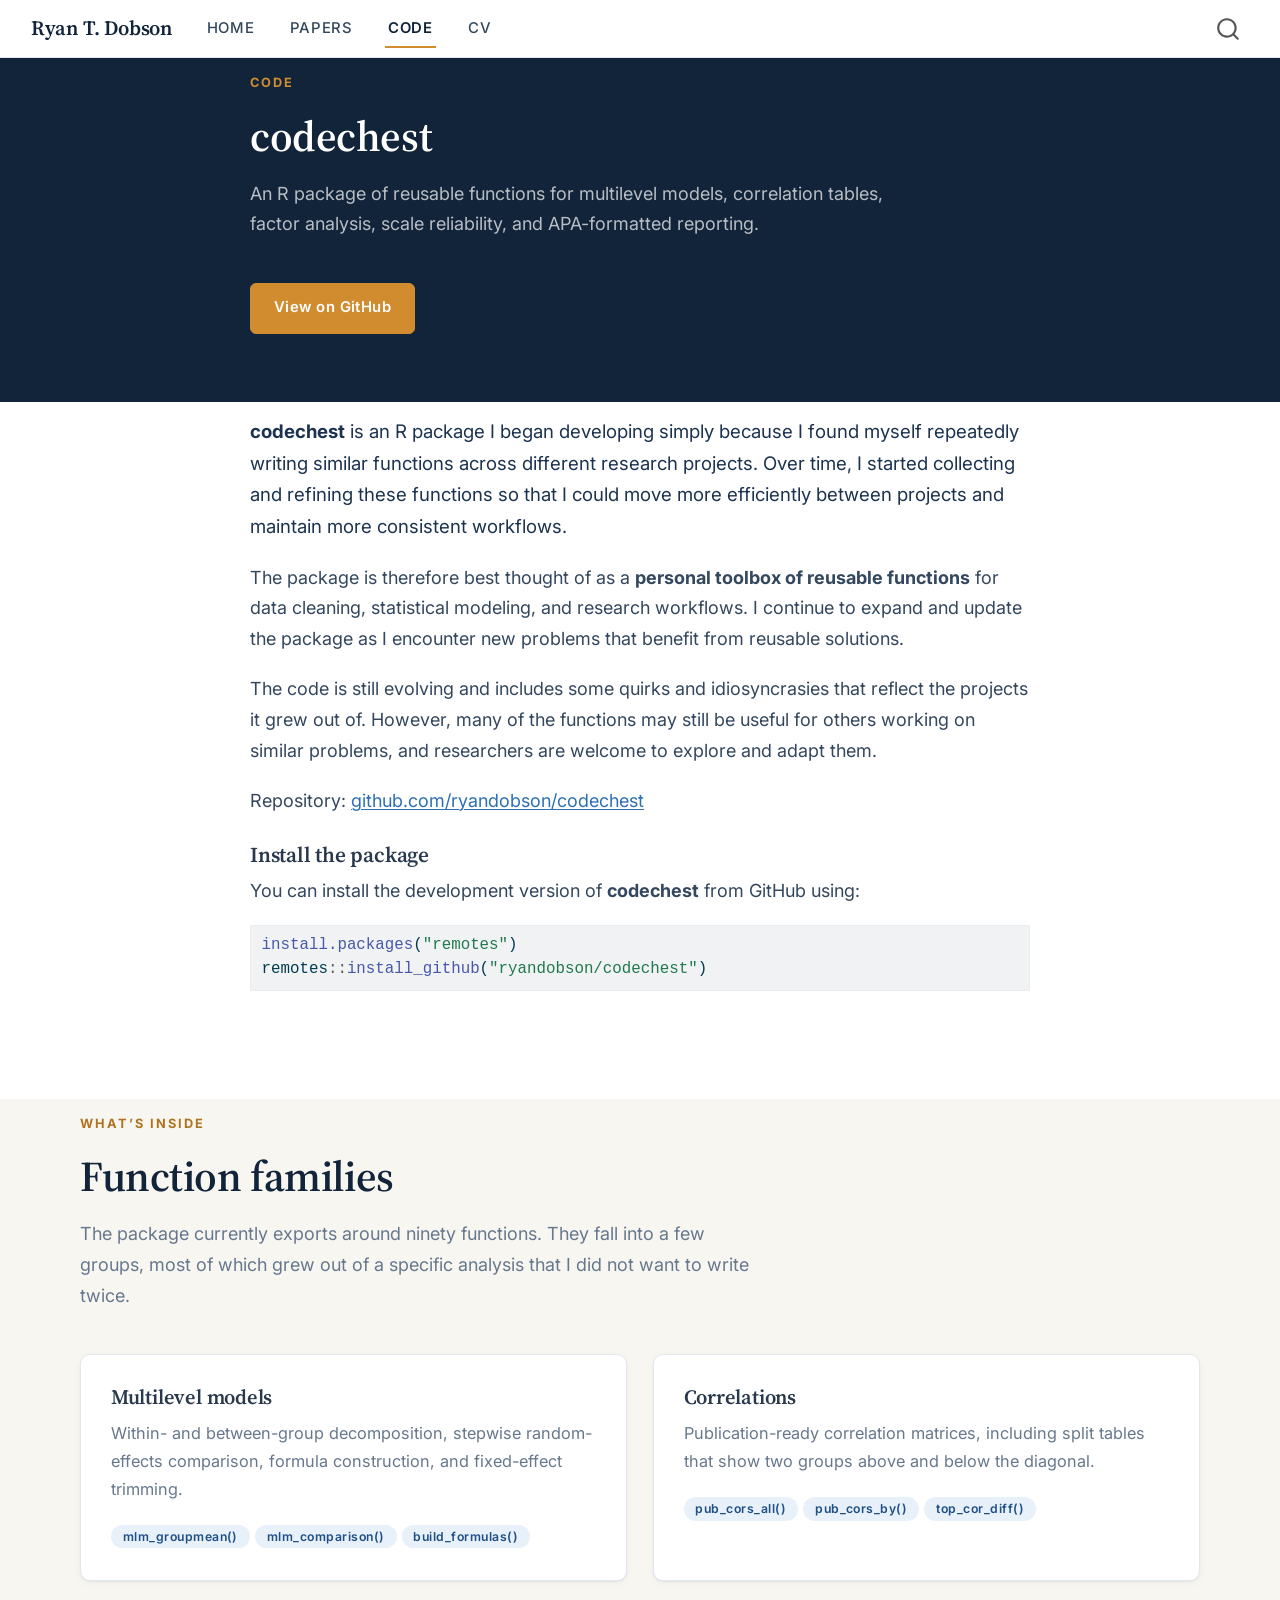
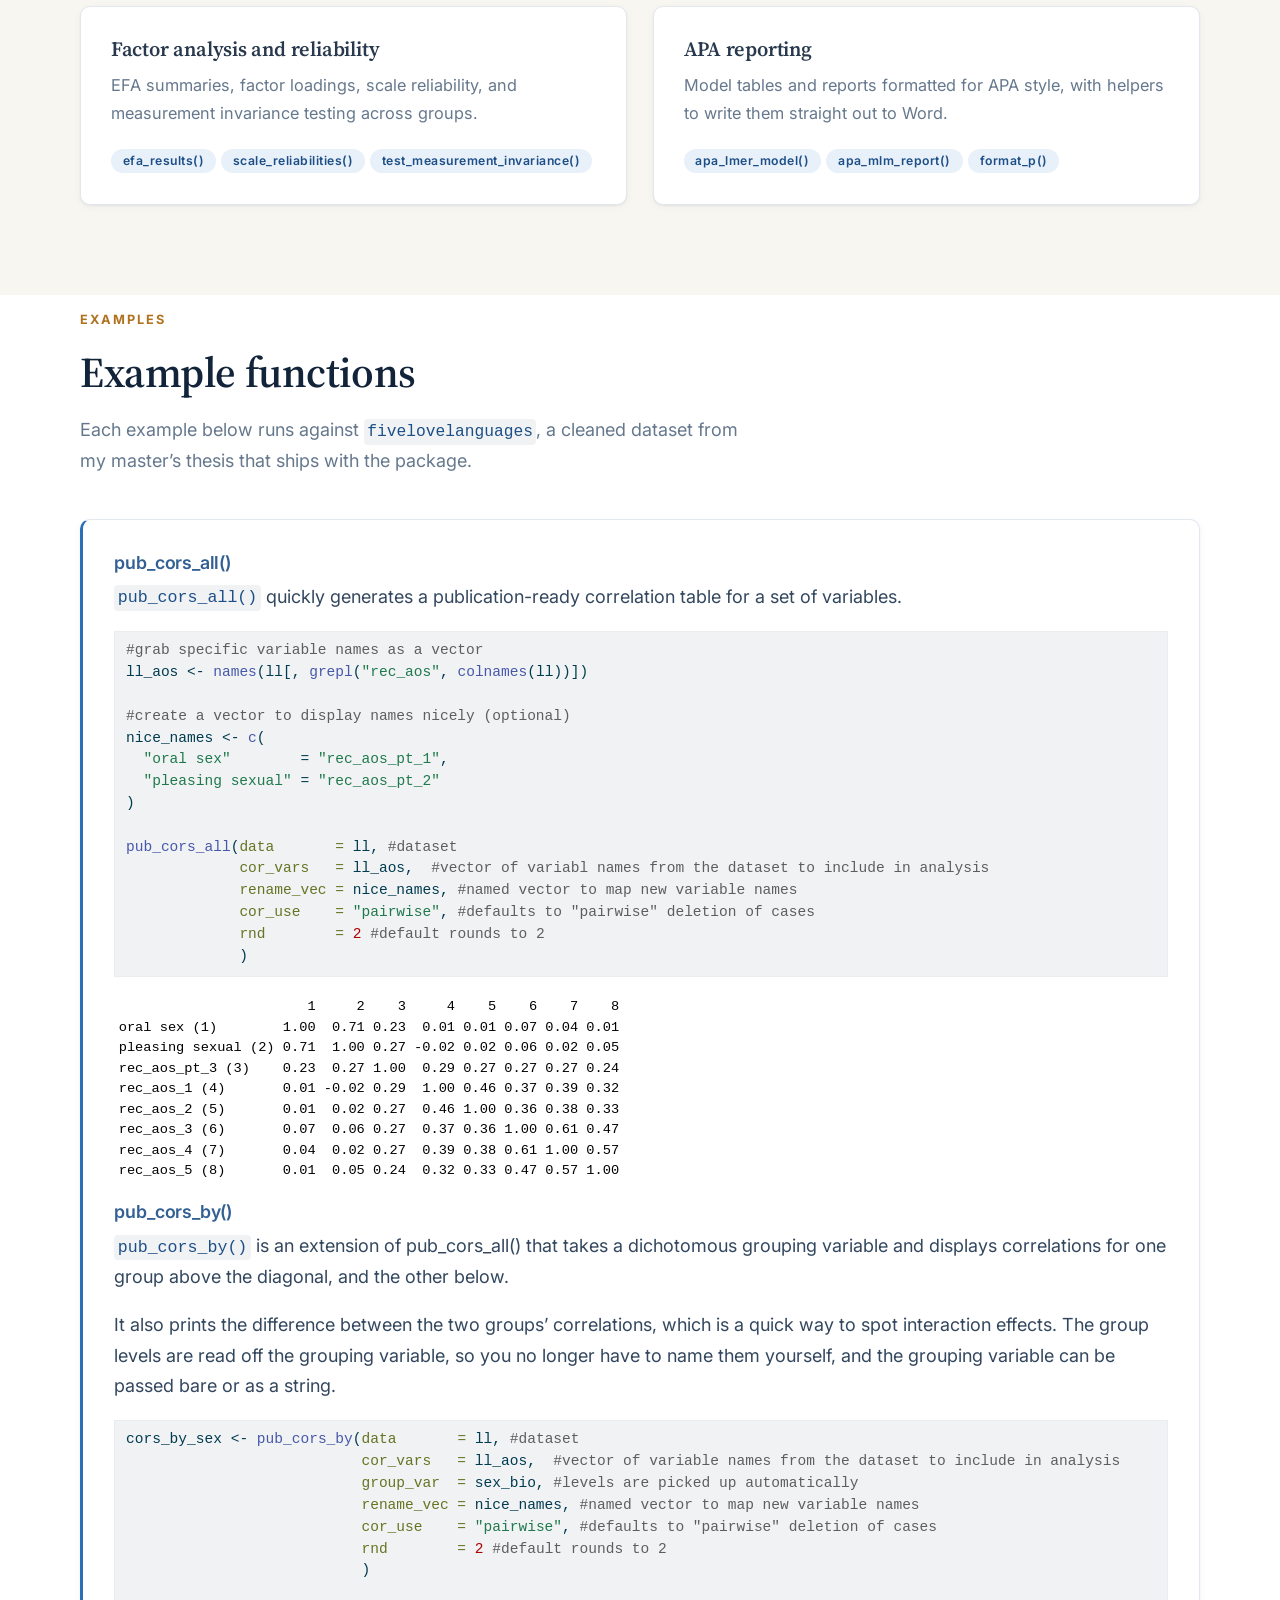
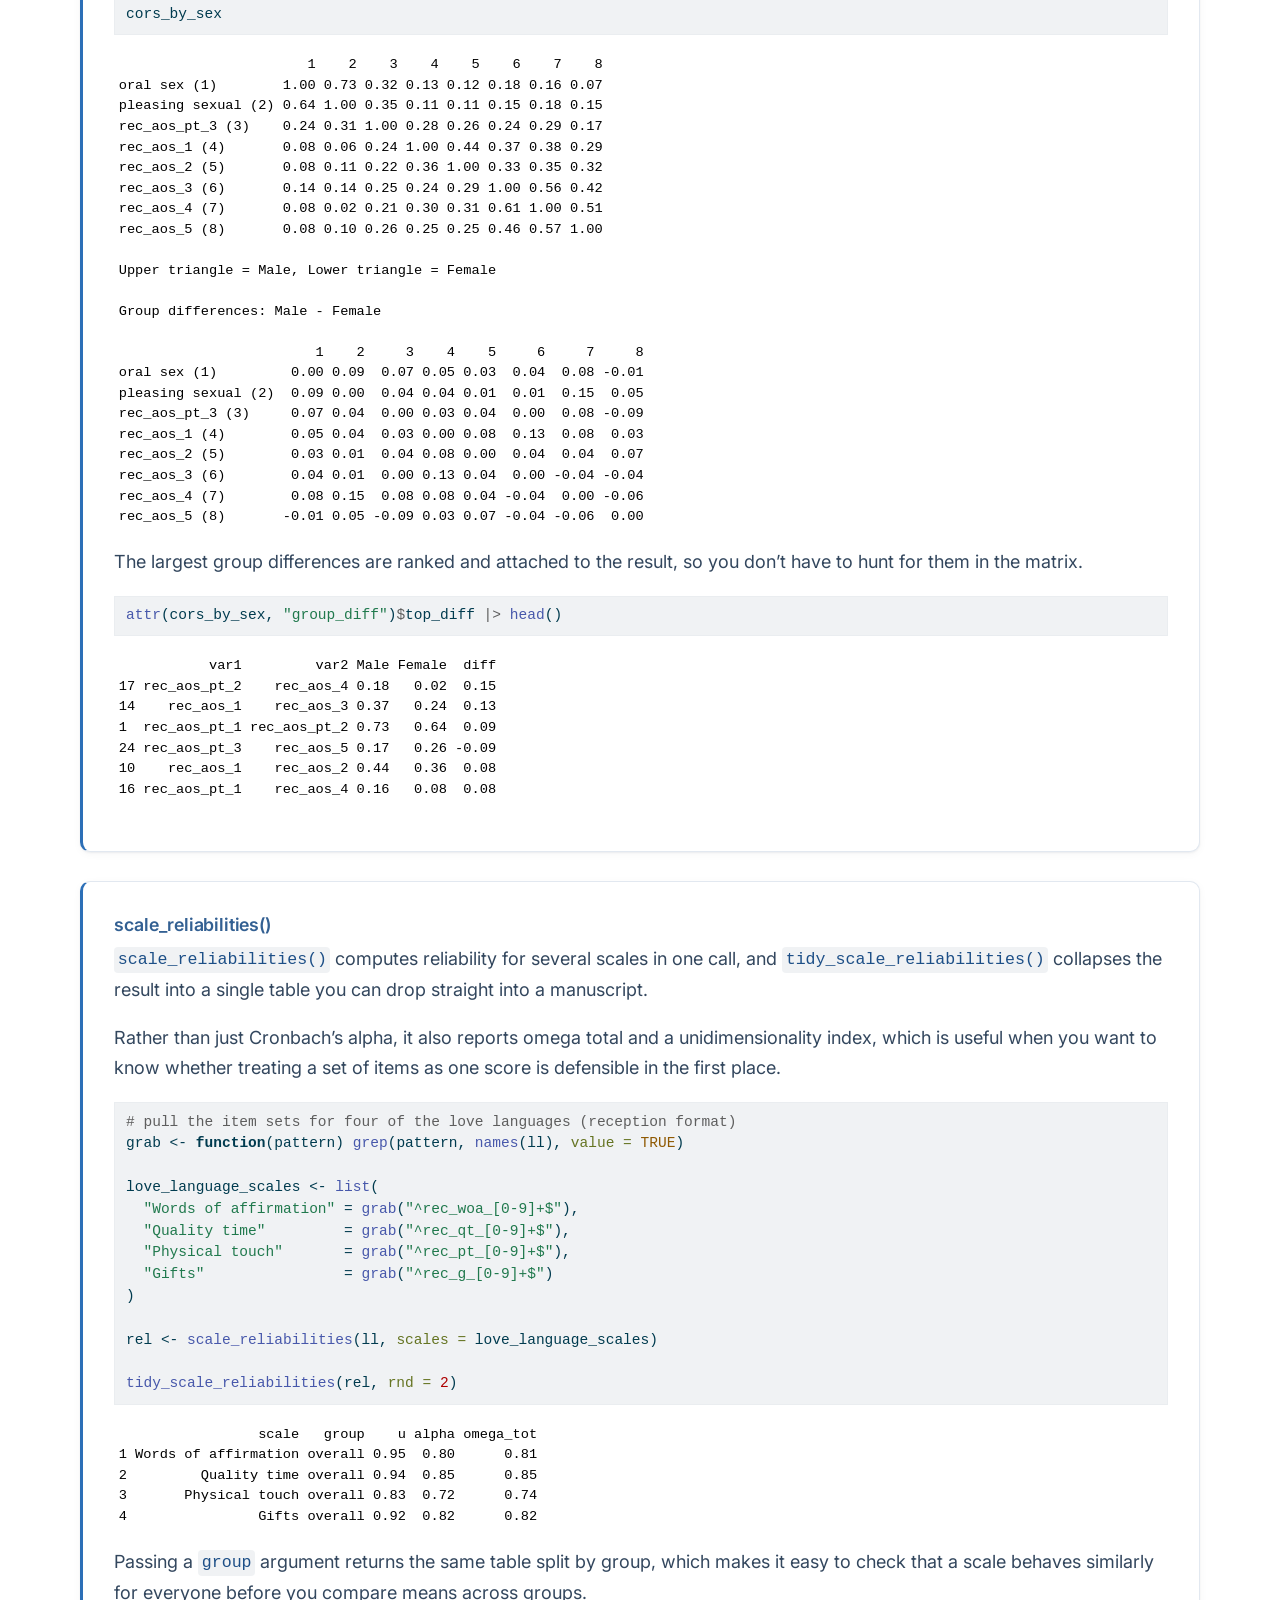
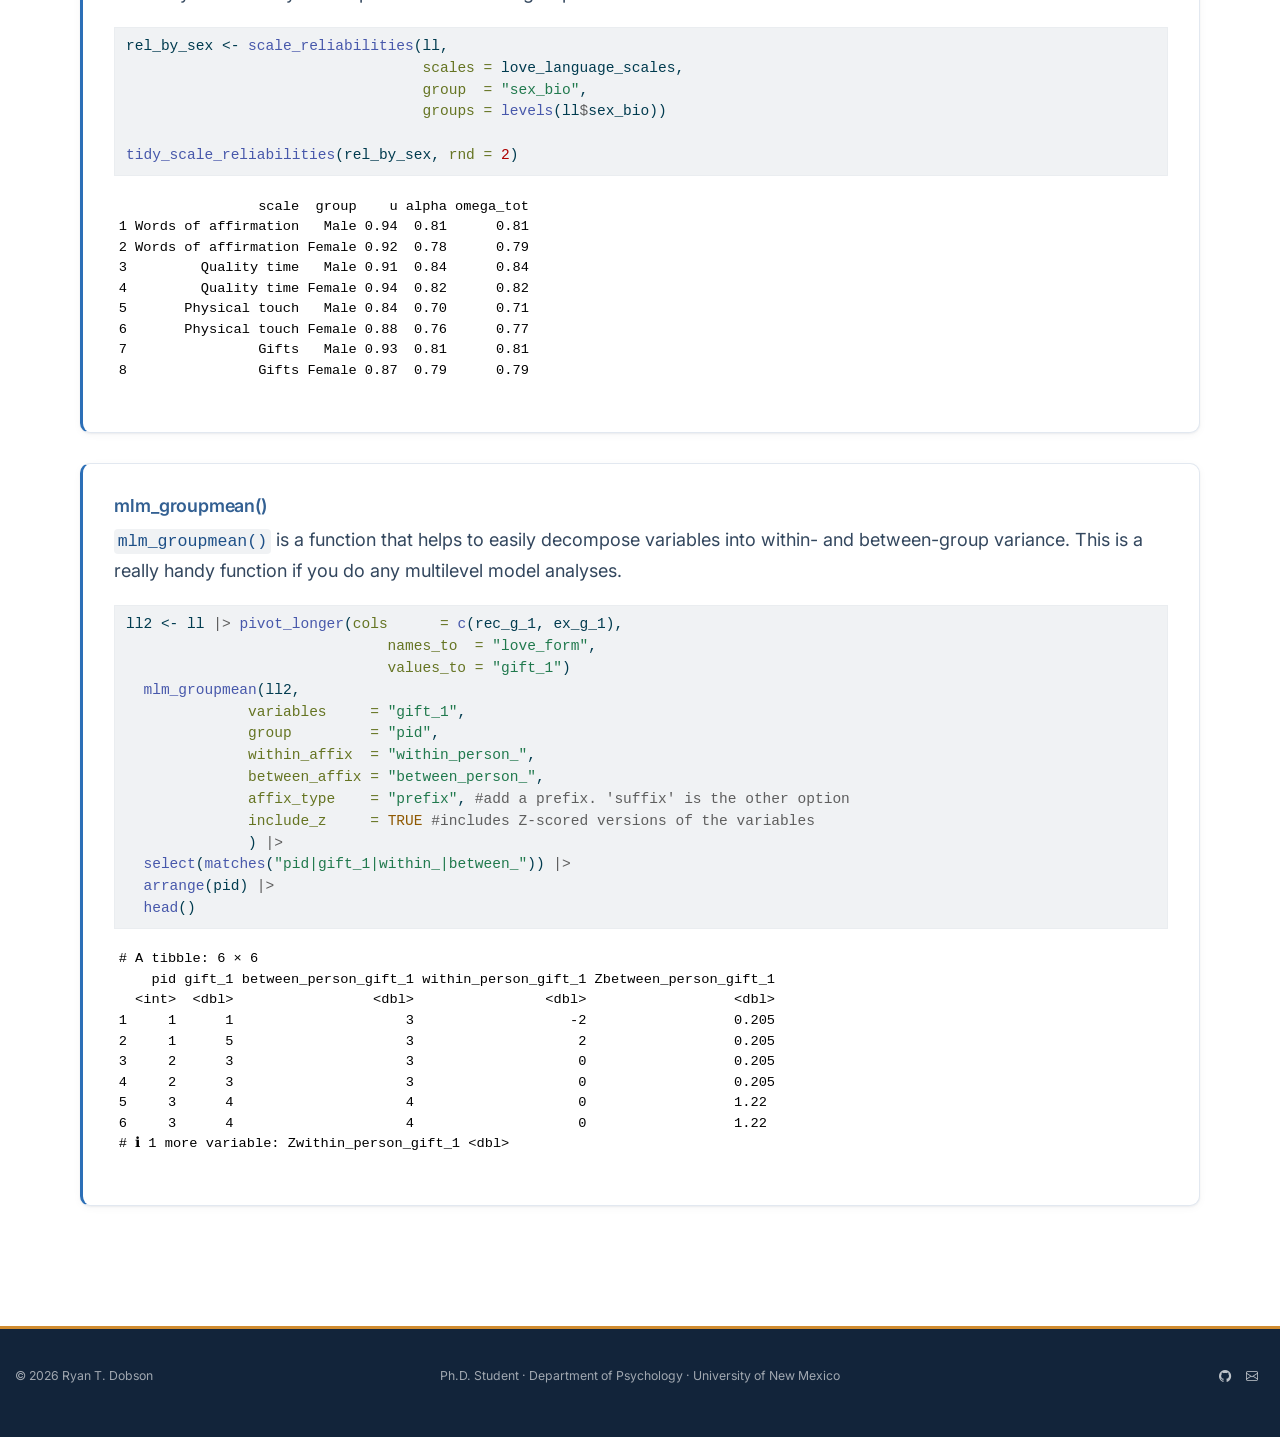
==== commit f610335d: "Trim the function families, and correct the pub_cors_by write-up - Drop the ANOVA workflows and plot" ====
--- a/docs/code.html
+++ b/docs/code.html
@@ -6,7 +6,7 @@
 
 <meta name="viewport" content="width=device-width, initial-scale=1.0, user-scalable=yes">
 
-<meta name="description" content="codechest — an R package of reusable functions for ANOVA workflows, multilevel models, correlations, factor analysis, reliability, and APA reporting, by Ryan T. Dobson.">
+<meta name="description" content="codechest — an R package of reusable functions for multilevel models, correlation tables, factor analysis, scale reliability, and APA reporting, by Ryan T. Dobson.">
 
 <title>Code – Ryan T. Dobson</title>
 <style>
@@ -167,7 +167,7 @@
 <section id="codechest" class="level2 section-title">
 <h2 class="section-title" data-anchor-id="codechest">codechest</h2>
 <div class="section-intro">
-<p>An R package of reusable functions for ANOVA workflows, multilevel models, correlation tables, factor analysis, scale reliability, and APA-formatted reporting.</p>
+<p>An R package of reusable functions for multilevel models, correlation tables, factor analysis, scale reliability, and APA-formatted reporting.</p>
 </div>
 <div class="btn-row">
 <p><a href="https://github.com/ryandobson/codechest" class="btn-primary-c">View on GitHub</a></p>
@@ -199,14 +199,7 @@
 <div class="section-intro">
 <p>The package currently exports around ninety functions. They fall into a few groups, most of which grew out of a specific analysis that I did not want to write twice.</p>
 </div>
-<div class="card-grid">
-<section id="anova-workflows" class="level3 c-card">
-<h3 data-anchor-id="anova-workflows">ANOVA workflows</h3>
-<p>Assumption checks that interpret themselves, means tables, plots, a multiverse of analysis specifications, and write-ups.</p>
-<div class="tags">
-<p><span class="tag">anova_check()</span> <span class="tag">anova_workup()</span> <span class="tag">anova_multi()</span></p>
-</div>
-</section>
+<div class="card-grid grid-2">
 <section id="multilevel-models" class="level3 c-card">
 <h3 data-anchor-id="multilevel-models">Multilevel models</h3>
 <p>Within- and between-group decomposition, stepwise random-effects comparison, formula construction, and fixed-effect trimming.</p>
@@ -233,13 +226,6 @@
 <p>Model tables and reports formatted for APA style, with helpers to write them straight out to Word.</p>
 <div class="tags">
 <p><span class="tag">apa_lmer_model()</span> <span class="tag">apa_mlm_report()</span> <span class="tag">format_p()</span></p>
-</div>
-</section>
-<section id="plotting-and-utilities" class="level3 c-card">
-<h3 data-anchor-id="plotting-and-utilities">Plotting and utilities</h3>
-<p>ggplot themes and palettes, quick distribution checks, and variable labels that survive subsetting.</p>
-<div class="tags">
-<p><span class="tag">dynamic_histogram()</span> <span class="tag">set_var_labels()</span> <span class="tag">gline_theme()</span></p>
 </div>
 </section>
 </div>
@@ -290,20 +276,17 @@
 <section id="pub_cors_by" class="level3">
 <h3 data-anchor-id="pub_cors_by">pub_cors_by()</h3>
 <p><code>pub_cors_by()</code> is an extension of pub_cors_all() that takes a dichotomous grouping variable and displays correlations for one group above the diagonal, and the other below.</p>
-<p>I have updates to this function that I haven’t incorporated into my package yet which includes:</p>
-<ul>
-<li><p>automatic calculation of the difference between grouping variable calculations (helps quickly identify interaction effects in correlations)</p></li>
-<li><p>easier argument specification so as automatically specify group levels based on the grouping variable provided</p></li>
-</ul>
+<p>It also prints the difference between the two groups’ correlations, which is a quick way to spot interaction effects. The group levels are read off the grouping variable, so you no longer have to name them yourself, and the grouping variable can be passed bare or as a string.</p>
 <div class="cell">
-<div class="code-copy-outer-scaffold"><div class="sourceCode cell-code" id="cb4"><pre class="sourceCode r code-with-copy"><code class="sourceCode r"><span id="cb4-1"><a href="#cb4-1" aria-hidden="true" tabindex="-1"></a><span class="fu">pub_cors_by</span>(<span class="at">data        =</span> ll, <span class="co">#dataset</span></span>
-<span id="cb4-2"><a href="#cb4-2" aria-hidden="true" tabindex="-1"></a>            <span class="at">cor_vars    =</span> ll_aos,  <span class="co">#vector of variabl names from the dataset to include in analysis</span></span>
-<span id="cb4-3"><a href="#cb4-3" aria-hidden="true" tabindex="-1"></a>            <span class="at">group_var   =</span> <span class="st">"sex_bio"</span>,</span>
-<span id="cb4-4"><a href="#cb4-4" aria-hidden="true" tabindex="-1"></a>            <span class="at">groups      =</span> <span class="fu">levels</span>(ll<span class="sc">$</span>sex_bio),</span>
-<span id="cb4-5"><a href="#cb4-5" aria-hidden="true" tabindex="-1"></a>            <span class="at">rename_vec  =</span> nice_names, <span class="co">#named vector to map new variable names</span></span>
-<span id="cb4-6"><a href="#cb4-6" aria-hidden="true" tabindex="-1"></a>            <span class="at">cor_use     =</span> <span class="st">"pairwise"</span>, <span class="co">#defaults to "pairwise" deletion of cases</span></span>
-<span id="cb4-7"><a href="#cb4-7" aria-hidden="true" tabindex="-1"></a>            <span class="at">rnd         =</span> <span class="dv">2</span> <span class="co">#default rounds to 2</span></span>
-<span id="cb4-8"><a href="#cb4-8" aria-hidden="true" tabindex="-1"></a>             )</span></code></pre></div><button title="Copy to Clipboard" class="code-copy-button"><i class="bi"></i></button></div>
+<div class="code-copy-outer-scaffold"><div class="sourceCode cell-code" id="cb4"><pre class="sourceCode r code-with-copy"><code class="sourceCode r"><span id="cb4-1"><a href="#cb4-1" aria-hidden="true" tabindex="-1"></a>cors_by_sex <span class="ot">&lt;-</span> <span class="fu">pub_cors_by</span>(<span class="at">data       =</span> ll, <span class="co">#dataset</span></span>
+<span id="cb4-2"><a href="#cb4-2" aria-hidden="true" tabindex="-1"></a>                           <span class="at">cor_vars   =</span> ll_aos,  <span class="co">#vector of variable names from the dataset to include in analysis</span></span>
+<span id="cb4-3"><a href="#cb4-3" aria-hidden="true" tabindex="-1"></a>                           <span class="at">group_var  =</span> sex_bio, <span class="co">#levels are picked up automatically</span></span>
+<span id="cb4-4"><a href="#cb4-4" aria-hidden="true" tabindex="-1"></a>                           <span class="at">rename_vec =</span> nice_names, <span class="co">#named vector to map new variable names</span></span>
+<span id="cb4-5"><a href="#cb4-5" aria-hidden="true" tabindex="-1"></a>                           <span class="at">cor_use    =</span> <span class="st">"pairwise"</span>, <span class="co">#defaults to "pairwise" deletion of cases</span></span>
+<span id="cb4-6"><a href="#cb4-6" aria-hidden="true" tabindex="-1"></a>                           <span class="at">rnd        =</span> <span class="dv">2</span> <span class="co">#default rounds to 2</span></span>
+<span id="cb4-7"><a href="#cb4-7" aria-hidden="true" tabindex="-1"></a>                           )</span>
+<span id="cb4-8"><a href="#cb4-8" aria-hidden="true" tabindex="-1"></a></span>
+<span id="cb4-9"><a href="#cb4-9" aria-hidden="true" tabindex="-1"></a>cors_by_sex</span></code></pre></div><button title="Copy to Clipboard" class="code-copy-button"><i class="bi"></i></button></div>
 <div class="cell-output cell-output-stdout">
 <pre><code>                       1    2    3    4    5    6    7    8
 oral sex (1)        1.00 0.73 0.32 0.13 0.12 0.18 0.16 0.07
@@ -330,6 +313,19 @@
 rec_aos_5 (8)       -0.01 0.05 -0.09 0.03 0.07 -0.04 -0.06  0.00</code></pre>
 </div>
 </div>
+<p>The largest group differences are ranked and attached to the result, so you don’t have to hunt for them in the matrix.</p>
+<div class="cell">
+<div class="code-copy-outer-scaffold"><div class="sourceCode cell-code" id="cb6"><pre class="sourceCode r code-with-copy"><code class="sourceCode r"><span id="cb6-1"><a href="#cb6-1" aria-hidden="true" tabindex="-1"></a><span class="fu">attr</span>(cors_by_sex, <span class="st">"group_diff"</span>)<span class="sc">$</span>top_diff <span class="sc">|&gt;</span> <span class="fu">head</span>()</span></code></pre></div><button title="Copy to Clipboard" class="code-copy-button"><i class="bi"></i></button></div>
+<div class="cell-output cell-output-stdout">
+<pre><code>           var1         var2 Male Female  diff
+17 rec_aos_pt_2    rec_aos_4 0.18   0.02  0.15
+14    rec_aos_1    rec_aos_3 0.37   0.24  0.13
+1  rec_aos_pt_1 rec_aos_pt_2 0.73   0.64  0.09
+24 rec_aos_pt_3    rec_aos_5 0.17   0.26 -0.09
+10    rec_aos_1    rec_aos_2 0.44   0.36  0.08
+16 rec_aos_pt_1    rec_aos_4 0.16   0.08  0.08</code></pre>
+</div>
+</div>
 </section>
 </div>
 <section id="scale_reliabilities" class="level3 function-card">
@@ -337,19 +333,19 @@
 <p><code>scale_reliabilities()</code> computes reliability for several scales in one call, and <code>tidy_scale_reliabilities()</code> collapses the result into a single table you can drop straight into a manuscript.</p>
 <p>Rather than just Cronbach’s alpha, it also reports omega total and a unidimensionality index, which is useful when you want to know whether treating a set of items as one score is defensible in the first place.</p>
 <div class="cell">
-<div class="code-copy-outer-scaffold"><div class="sourceCode cell-code" id="cb6"><pre class="sourceCode r code-with-copy"><code class="sourceCode r"><span id="cb6-1"><a href="#cb6-1" aria-hidden="true" tabindex="-1"></a><span class="co"># pull the item sets for four of the love languages (reception format)</span></span>
-<span id="cb6-2"><a href="#cb6-2" aria-hidden="true" tabindex="-1"></a>grab <span class="ot">&lt;-</span> <span class="cf">function</span>(pattern) <span class="fu">grep</span>(pattern, <span class="fu">names</span>(ll), <span class="at">value =</span> <span class="cn">TRUE</span>)</span>
-<span id="cb6-3"><a href="#cb6-3" aria-hidden="true" tabindex="-1"></a></span>
-<span id="cb6-4"><a href="#cb6-4" aria-hidden="true" tabindex="-1"></a>love_language_scales <span class="ot">&lt;-</span> <span class="fu">list</span>(</span>
-<span id="cb6-5"><a href="#cb6-5" aria-hidden="true" tabindex="-1"></a>  <span class="st">"Words of affirmation"</span> <span class="ot">=</span> <span class="fu">grab</span>(<span class="st">"^rec_woa_[0-9]+$"</span>),</span>
-<span id="cb6-6"><a href="#cb6-6" aria-hidden="true" tabindex="-1"></a>  <span class="st">"Quality time"</span>         <span class="ot">=</span> <span class="fu">grab</span>(<span class="st">"^rec_qt_[0-9]+$"</span>),</span>
-<span id="cb6-7"><a href="#cb6-7" aria-hidden="true" tabindex="-1"></a>  <span class="st">"Physical touch"</span>       <span class="ot">=</span> <span class="fu">grab</span>(<span class="st">"^rec_pt_[0-9]+$"</span>),</span>
-<span id="cb6-8"><a href="#cb6-8" aria-hidden="true" tabindex="-1"></a>  <span class="st">"Gifts"</span>                <span class="ot">=</span> <span class="fu">grab</span>(<span class="st">"^rec_g_[0-9]+$"</span>)</span>
-<span id="cb6-9"><a href="#cb6-9" aria-hidden="true" tabindex="-1"></a>)</span>
-<span id="cb6-10"><a href="#cb6-10" aria-hidden="true" tabindex="-1"></a></span>
-<span id="cb6-11"><a href="#cb6-11" aria-hidden="true" tabindex="-1"></a>rel <span class="ot">&lt;-</span> <span class="fu">scale_reliabilities</span>(ll, <span class="at">scales =</span> love_language_scales)</span>
-<span id="cb6-12"><a href="#cb6-12" aria-hidden="true" tabindex="-1"></a></span>
-<span id="cb6-13"><a href="#cb6-13" aria-hidden="true" tabindex="-1"></a><span class="fu">tidy_scale_reliabilities</span>(rel, <span class="at">rnd =</span> <span class="dv">2</span>)</span></code></pre></div><button title="Copy to Clipboard" class="code-copy-button"><i class="bi"></i></button></div>
+<div class="code-copy-outer-scaffold"><div class="sourceCode cell-code" id="cb8"><pre class="sourceCode r code-with-copy"><code class="sourceCode r"><span id="cb8-1"><a href="#cb8-1" aria-hidden="true" tabindex="-1"></a><span class="co"># pull the item sets for four of the love languages (reception format)</span></span>
+<span id="cb8-2"><a href="#cb8-2" aria-hidden="true" tabindex="-1"></a>grab <span class="ot">&lt;-</span> <span class="cf">function</span>(pattern) <span class="fu">grep</span>(pattern, <span class="fu">names</span>(ll), <span class="at">value =</span> <span class="cn">TRUE</span>)</span>
+<span id="cb8-3"><a href="#cb8-3" aria-hidden="true" tabindex="-1"></a></span>
+<span id="cb8-4"><a href="#cb8-4" aria-hidden="true" tabindex="-1"></a>love_language_scales <span class="ot">&lt;-</span> <span class="fu">list</span>(</span>
+<span id="cb8-5"><a href="#cb8-5" aria-hidden="true" tabindex="-1"></a>  <span class="st">"Words of affirmation"</span> <span class="ot">=</span> <span class="fu">grab</span>(<span class="st">"^rec_woa_[0-9]+$"</span>),</span>
+<span id="cb8-6"><a href="#cb8-6" aria-hidden="true" tabindex="-1"></a>  <span class="st">"Quality time"</span>         <span class="ot">=</span> <span class="fu">grab</span>(<span class="st">"^rec_qt_[0-9]+$"</span>),</span>
+<span id="cb8-7"><a href="#cb8-7" aria-hidden="true" tabindex="-1"></a>  <span class="st">"Physical touch"</span>       <span class="ot">=</span> <span class="fu">grab</span>(<span class="st">"^rec_pt_[0-9]+$"</span>),</span>
+<span id="cb8-8"><a href="#cb8-8" aria-hidden="true" tabindex="-1"></a>  <span class="st">"Gifts"</span>                <span class="ot">=</span> <span class="fu">grab</span>(<span class="st">"^rec_g_[0-9]+$"</span>)</span>
+<span id="cb8-9"><a href="#cb8-9" aria-hidden="true" tabindex="-1"></a>)</span>
+<span id="cb8-10"><a href="#cb8-10" aria-hidden="true" tabindex="-1"></a></span>
+<span id="cb8-11"><a href="#cb8-11" aria-hidden="true" tabindex="-1"></a>rel <span class="ot">&lt;-</span> <span class="fu">scale_reliabilities</span>(ll, <span class="at">scales =</span> love_language_scales)</span>
+<span id="cb8-12"><a href="#cb8-12" aria-hidden="true" tabindex="-1"></a></span>
+<span id="cb8-13"><a href="#cb8-13" aria-hidden="true" tabindex="-1"></a><span class="fu">tidy_scale_reliabilities</span>(rel, <span class="at">rnd =</span> <span class="dv">2</span>)</span></code></pre></div><button title="Copy to Clipboard" class="code-copy-button"><i class="bi"></i></button></div>
 <div class="cell-output cell-output-stdout">
 <pre><code>                 scale   group    u alpha omega_tot
 1 Words of affirmation overall 0.95  0.80      0.81
@@ -360,12 +356,12 @@
 </div>
 <p>Passing a <code>group</code> argument returns the same table split by group, which makes it easy to check that a scale behaves similarly for everyone before you compare means across groups.</p>
 <div class="cell">
-<div class="code-copy-outer-scaffold"><div class="sourceCode cell-code" id="cb8"><pre class="sourceCode r code-with-copy"><code class="sourceCode r"><span id="cb8-1"><a href="#cb8-1" aria-hidden="true" tabindex="-1"></a>rel_by_sex <span class="ot">&lt;-</span> <span class="fu">scale_reliabilities</span>(ll,</span>
-<span id="cb8-2"><a href="#cb8-2" aria-hidden="true" tabindex="-1"></a>                                  <span class="at">scales =</span> love_language_scales,</span>
-<span id="cb8-3"><a href="#cb8-3" aria-hidden="true" tabindex="-1"></a>                                  <span class="at">group  =</span> <span class="st">"sex_bio"</span>,</span>
-<span id="cb8-4"><a href="#cb8-4" aria-hidden="true" tabindex="-1"></a>                                  <span class="at">groups =</span> <span class="fu">levels</span>(ll<span class="sc">$</span>sex_bio))</span>
-<span id="cb8-5"><a href="#cb8-5" aria-hidden="true" tabindex="-1"></a></span>
-<span id="cb8-6"><a href="#cb8-6" aria-hidden="true" tabindex="-1"></a><span class="fu">tidy_scale_reliabilities</span>(rel_by_sex, <span class="at">rnd =</span> <span class="dv">2</span>)</span></code></pre></div><button title="Copy to Clipboard" class="code-copy-button"><i class="bi"></i></button></div>
+<div class="code-copy-outer-scaffold"><div class="sourceCode cell-code" id="cb10"><pre class="sourceCode r code-with-copy"><code class="sourceCode r"><span id="cb10-1"><a href="#cb10-1" aria-hidden="true" tabindex="-1"></a>rel_by_sex <span class="ot">&lt;-</span> <span class="fu">scale_reliabilities</span>(ll,</span>
+<span id="cb10-2"><a href="#cb10-2" aria-hidden="true" tabindex="-1"></a>                                  <span class="at">scales =</span> love_language_scales,</span>
+<span id="cb10-3"><a href="#cb10-3" aria-hidden="true" tabindex="-1"></a>                                  <span class="at">group  =</span> <span class="st">"sex_bio"</span>,</span>
+<span id="cb10-4"><a href="#cb10-4" aria-hidden="true" tabindex="-1"></a>                                  <span class="at">groups =</span> <span class="fu">levels</span>(ll<span class="sc">$</span>sex_bio))</span>
+<span id="cb10-5"><a href="#cb10-5" aria-hidden="true" tabindex="-1"></a></span>
+<span id="cb10-6"><a href="#cb10-6" aria-hidden="true" tabindex="-1"></a><span class="fu">tidy_scale_reliabilities</span>(rel_by_sex, <span class="at">rnd =</span> <span class="dv">2</span>)</span></code></pre></div><button title="Copy to Clipboard" class="code-copy-button"><i class="bi"></i></button></div>
 <div class="cell-output cell-output-stdout">
 <pre><code>                 scale  group    u alpha omega_tot
 1 Words of affirmation   Male 0.94  0.81      0.81
@@ -383,20 +379,20 @@
 <h3 data-anchor-id="mlm_groupmean">mlm_groupmean()</h3>
 <p><code>mlm_groupmean()</code> is a function that helps to easily decompose variables into within- and between-group variance. This is a really handy function if you do any multilevel model analyses.</p>
 <div class="cell">
-<div class="code-copy-outer-scaffold"><div class="sourceCode cell-code" id="cb10"><pre class="sourceCode r code-with-copy"><code class="sourceCode r"><span id="cb10-1"><a href="#cb10-1" aria-hidden="true" tabindex="-1"></a>ll2 <span class="ot">&lt;-</span> ll <span class="sc">|&gt;</span> <span class="fu">pivot_longer</span>(<span class="at">cols      =</span> <span class="fu">c</span>(rec_g_1, ex_g_1),</span>
-<span id="cb10-2"><a href="#cb10-2" aria-hidden="true" tabindex="-1"></a>                              <span class="at">names_to  =</span> <span class="st">"love_form"</span>,</span>
-<span id="cb10-3"><a href="#cb10-3" aria-hidden="true" tabindex="-1"></a>                              <span class="at">values_to =</span> <span class="st">"gift_1"</span>)</span>
-<span id="cb10-4"><a href="#cb10-4" aria-hidden="true" tabindex="-1"></a>  <span class="fu">mlm_groupmean</span>(ll2,</span>
-<span id="cb10-5"><a href="#cb10-5" aria-hidden="true" tabindex="-1"></a>              <span class="at">variables     =</span> <span class="st">"gift_1"</span>,</span>
-<span id="cb10-6"><a href="#cb10-6" aria-hidden="true" tabindex="-1"></a>              <span class="at">group         =</span> <span class="st">"pid"</span>,</span>
-<span id="cb10-7"><a href="#cb10-7" aria-hidden="true" tabindex="-1"></a>              <span class="at">within_affix  =</span> <span class="st">"within_person_"</span>,</span>
-<span id="cb10-8"><a href="#cb10-8" aria-hidden="true" tabindex="-1"></a>              <span class="at">between_affix =</span> <span class="st">"between_person_"</span>,</span>
-<span id="cb10-9"><a href="#cb10-9" aria-hidden="true" tabindex="-1"></a>              <span class="at">affix_type    =</span> <span class="st">"prefix"</span>, <span class="co">#add a prefix. 'suffix' is the other option</span></span>
-<span id="cb10-10"><a href="#cb10-10" aria-hidden="true" tabindex="-1"></a>              <span class="at">include_z     =</span> <span class="cn">TRUE</span> <span class="co">#includes Z-scored versions of the variables</span></span>
-<span id="cb10-11"><a href="#cb10-11" aria-hidden="true" tabindex="-1"></a>              ) <span class="sc">|&gt;</span></span>
-<span id="cb10-12"><a href="#cb10-12" aria-hidden="true" tabindex="-1"></a>  <span class="fu">select</span>(<span class="fu">matches</span>(<span class="st">"pid|gift_1|within_|between_"</span>)) <span class="sc">|&gt;</span></span>
-<span id="cb10-13"><a href="#cb10-13" aria-hidden="true" tabindex="-1"></a>  <span class="fu">arrange</span>(pid) <span class="sc">|&gt;</span></span>
-<span id="cb10-14"><a href="#cb10-14" aria-hidden="true" tabindex="-1"></a>  <span class="fu">head</span>()</span></code></pre></div><button title="Copy to Clipboard" class="code-copy-button"><i class="bi"></i></button></div>
+<div class="code-copy-outer-scaffold"><div class="sourceCode cell-code" id="cb12"><pre class="sourceCode r code-with-copy"><code class="sourceCode r"><span id="cb12-1"><a href="#cb12-1" aria-hidden="true" tabindex="-1"></a>ll2 <span class="ot">&lt;-</span> ll <span class="sc">|&gt;</span> <span class="fu">pivot_longer</span>(<span class="at">cols      =</span> <span class="fu">c</span>(rec_g_1, ex_g_1),</span>
+<span id="cb12-2"><a href="#cb12-2" aria-hidden="true" tabindex="-1"></a>                              <span class="at">names_to  =</span> <span class="st">"love_form"</span>,</span>
+<span id="cb12-3"><a href="#cb12-3" aria-hidden="true" tabindex="-1"></a>                              <span class="at">values_to =</span> <span class="st">"gift_1"</span>)</span>
+<span id="cb12-4"><a href="#cb12-4" aria-hidden="true" tabindex="-1"></a>  <span class="fu">mlm_groupmean</span>(ll2,</span>
+<span id="cb12-5"><a href="#cb12-5" aria-hidden="true" tabindex="-1"></a>              <span class="at">variables     =</span> <span class="st">"gift_1"</span>,</span>
+<span id="cb12-6"><a href="#cb12-6" aria-hidden="true" tabindex="-1"></a>              <span class="at">group         =</span> <span class="st">"pid"</span>,</span>
+<span id="cb12-7"><a href="#cb12-7" aria-hidden="true" tabindex="-1"></a>              <span class="at">within_affix  =</span> <span class="st">"within_person_"</span>,</span>
+<span id="cb12-8"><a href="#cb12-8" aria-hidden="true" tabindex="-1"></a>              <span class="at">between_affix =</span> <span class="st">"between_person_"</span>,</span>
+<span id="cb12-9"><a href="#cb12-9" aria-hidden="true" tabindex="-1"></a>              <span class="at">affix_type    =</span> <span class="st">"prefix"</span>, <span class="co">#add a prefix. 'suffix' is the other option</span></span>
+<span id="cb12-10"><a href="#cb12-10" aria-hidden="true" tabindex="-1"></a>              <span class="at">include_z     =</span> <span class="cn">TRUE</span> <span class="co">#includes Z-scored versions of the variables</span></span>
+<span id="cb12-11"><a href="#cb12-11" aria-hidden="true" tabindex="-1"></a>              ) <span class="sc">|&gt;</span></span>
+<span id="cb12-12"><a href="#cb12-12" aria-hidden="true" tabindex="-1"></a>  <span class="fu">select</span>(<span class="fu">matches</span>(<span class="st">"pid|gift_1|within_|between_"</span>)) <span class="sc">|&gt;</span></span>
+<span id="cb12-13"><a href="#cb12-13" aria-hidden="true" tabindex="-1"></a>  <span class="fu">arrange</span>(pid) <span class="sc">|&gt;</span></span>
+<span id="cb12-14"><a href="#cb12-14" aria-hidden="true" tabindex="-1"></a>  <span class="fu">head</span>()</span></code></pre></div><button title="Copy to Clipboard" class="code-copy-button"><i class="bi"></i></button></div>
 <div class="cell-output cell-output-stdout">
 <pre><code># A tibble: 6 × 6
     pid gift_1 between_person_gift_1 within_person_gift_1 Zbetween_person_gift_1
--- a/docs/styles.css
+++ b/docs/styles.css
@@ -358,6 +358,12 @@
   display: grid;
   grid-template-columns: repeat(auto-fit, minmax(280px, 1fr));
   gap: 1.5rem;
+}
+
+/* Four cards in an auto-fit grid strand one on its own row at desktop
+   widths. This pins them to a 2x2 instead. */
+@media (min-width: 720px) {
+  .card-grid.grid-2 { grid-template-columns: repeat(2, 1fr); }
 }
 
 .c-card {
